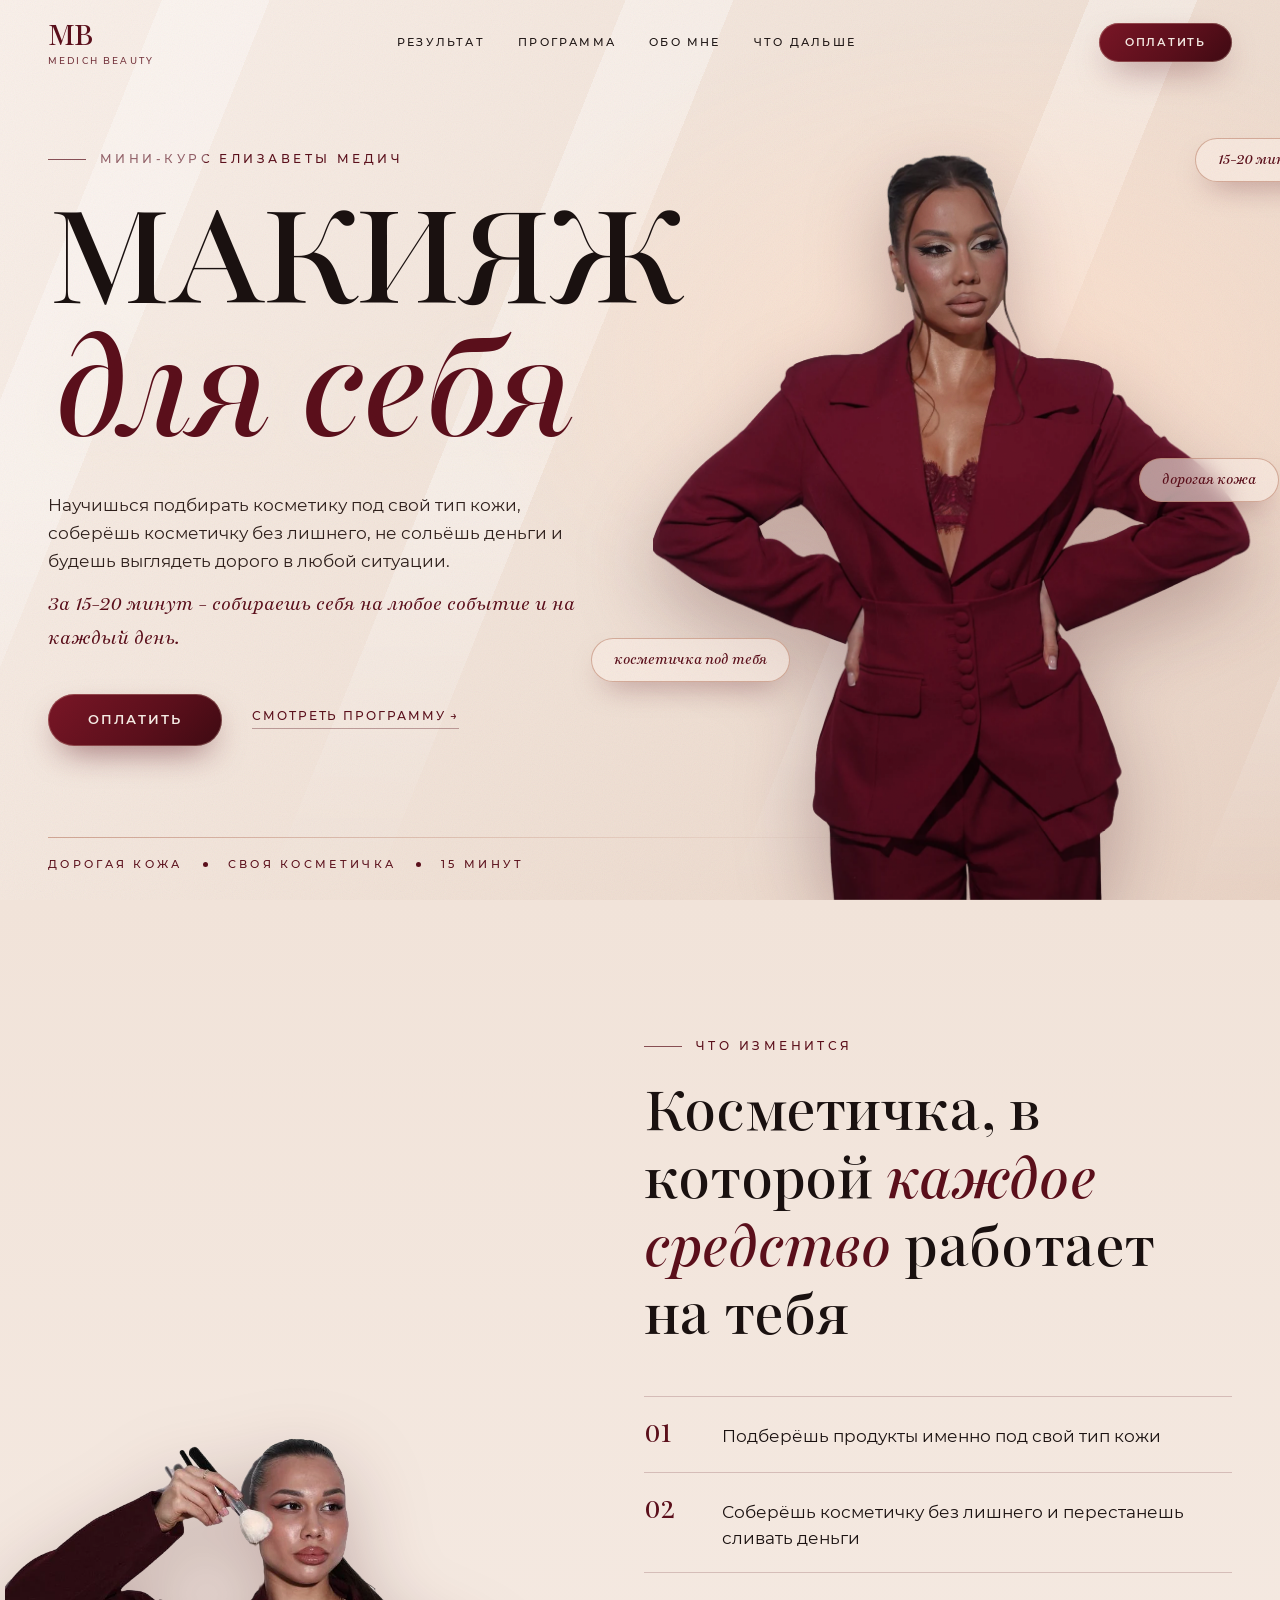
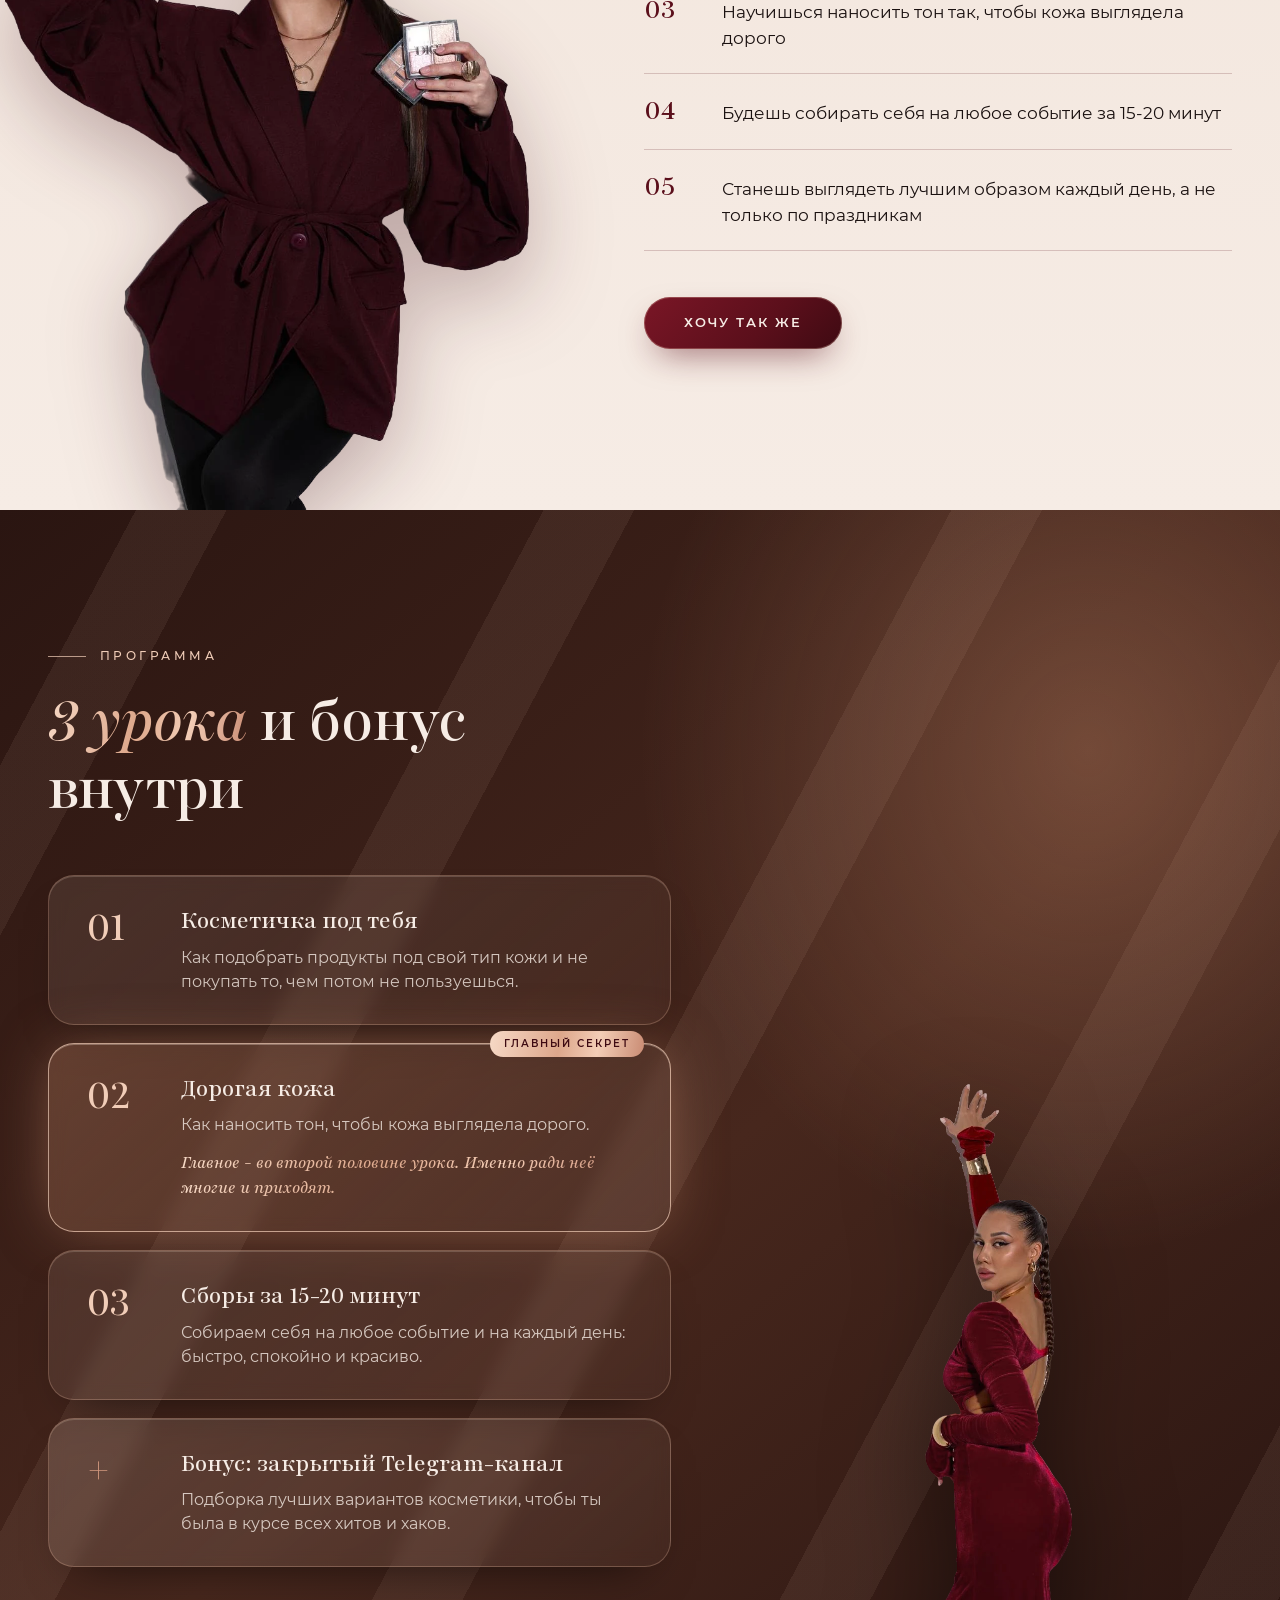
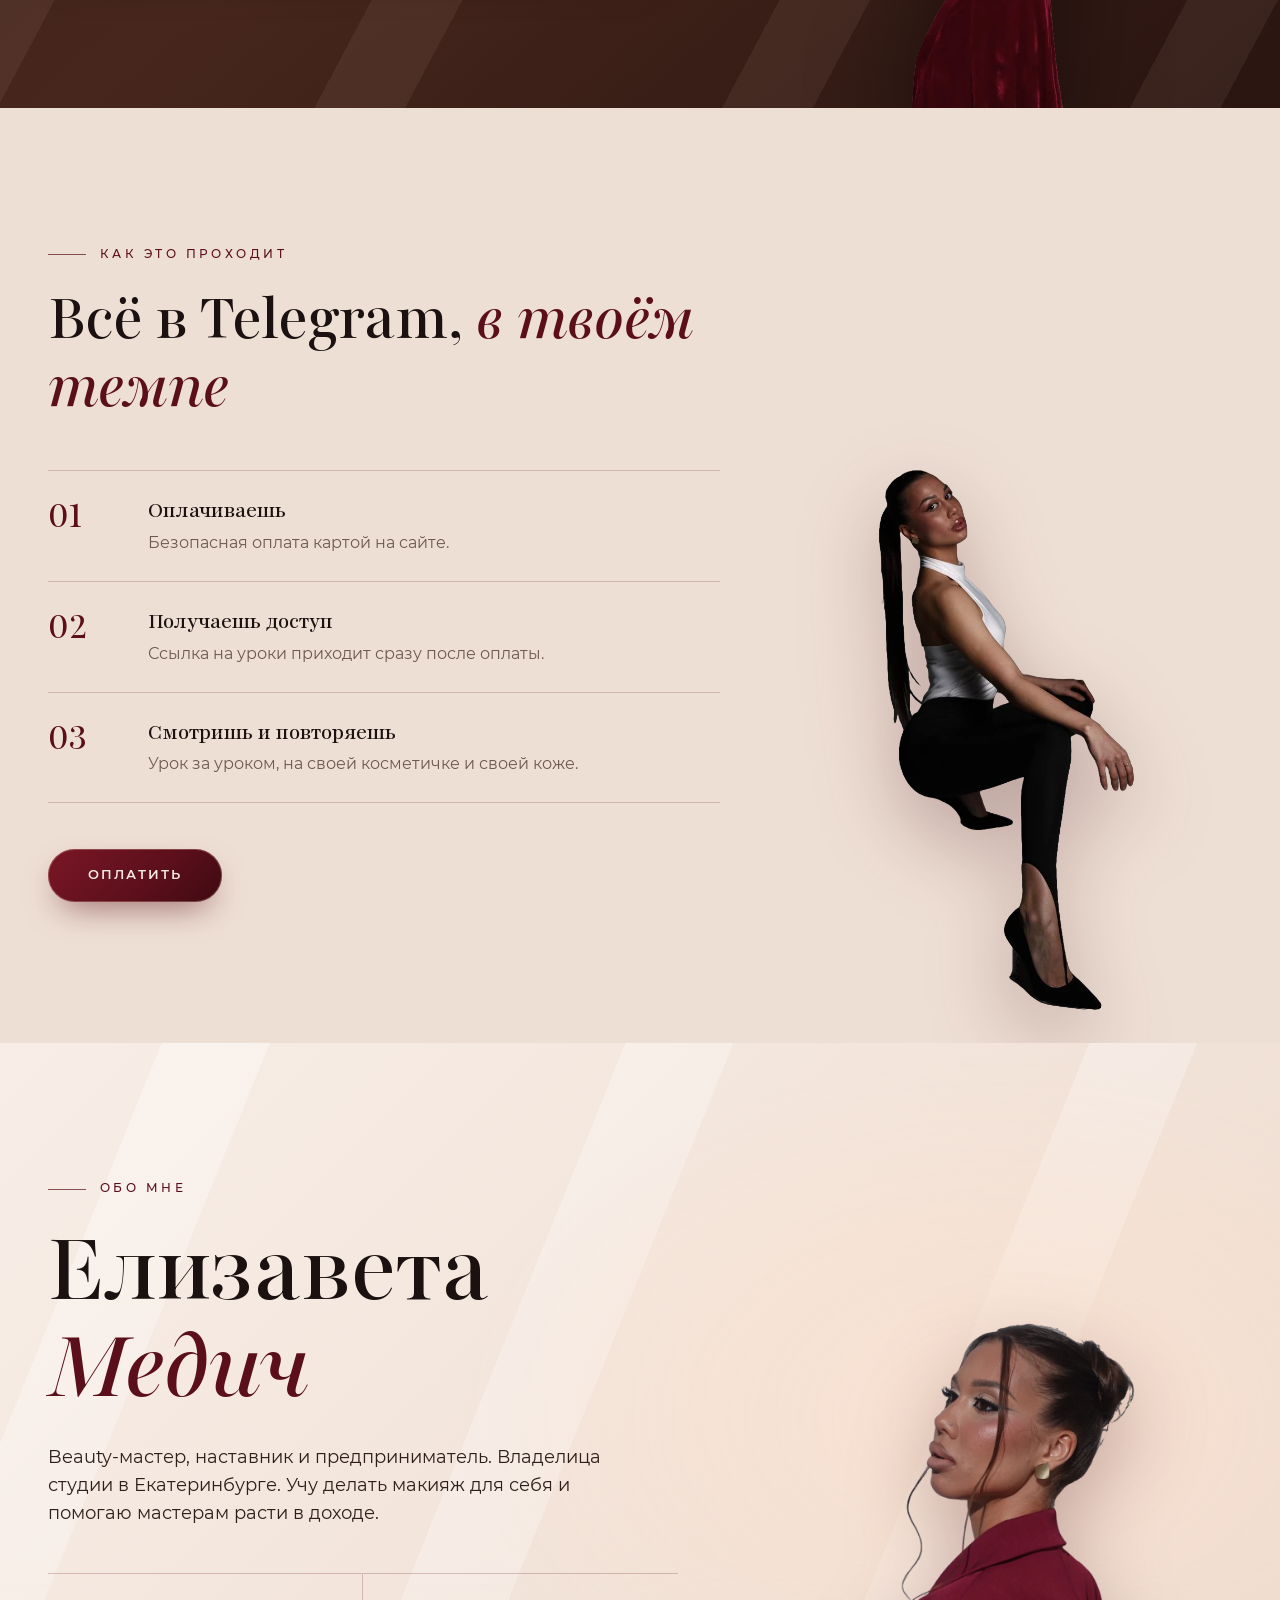
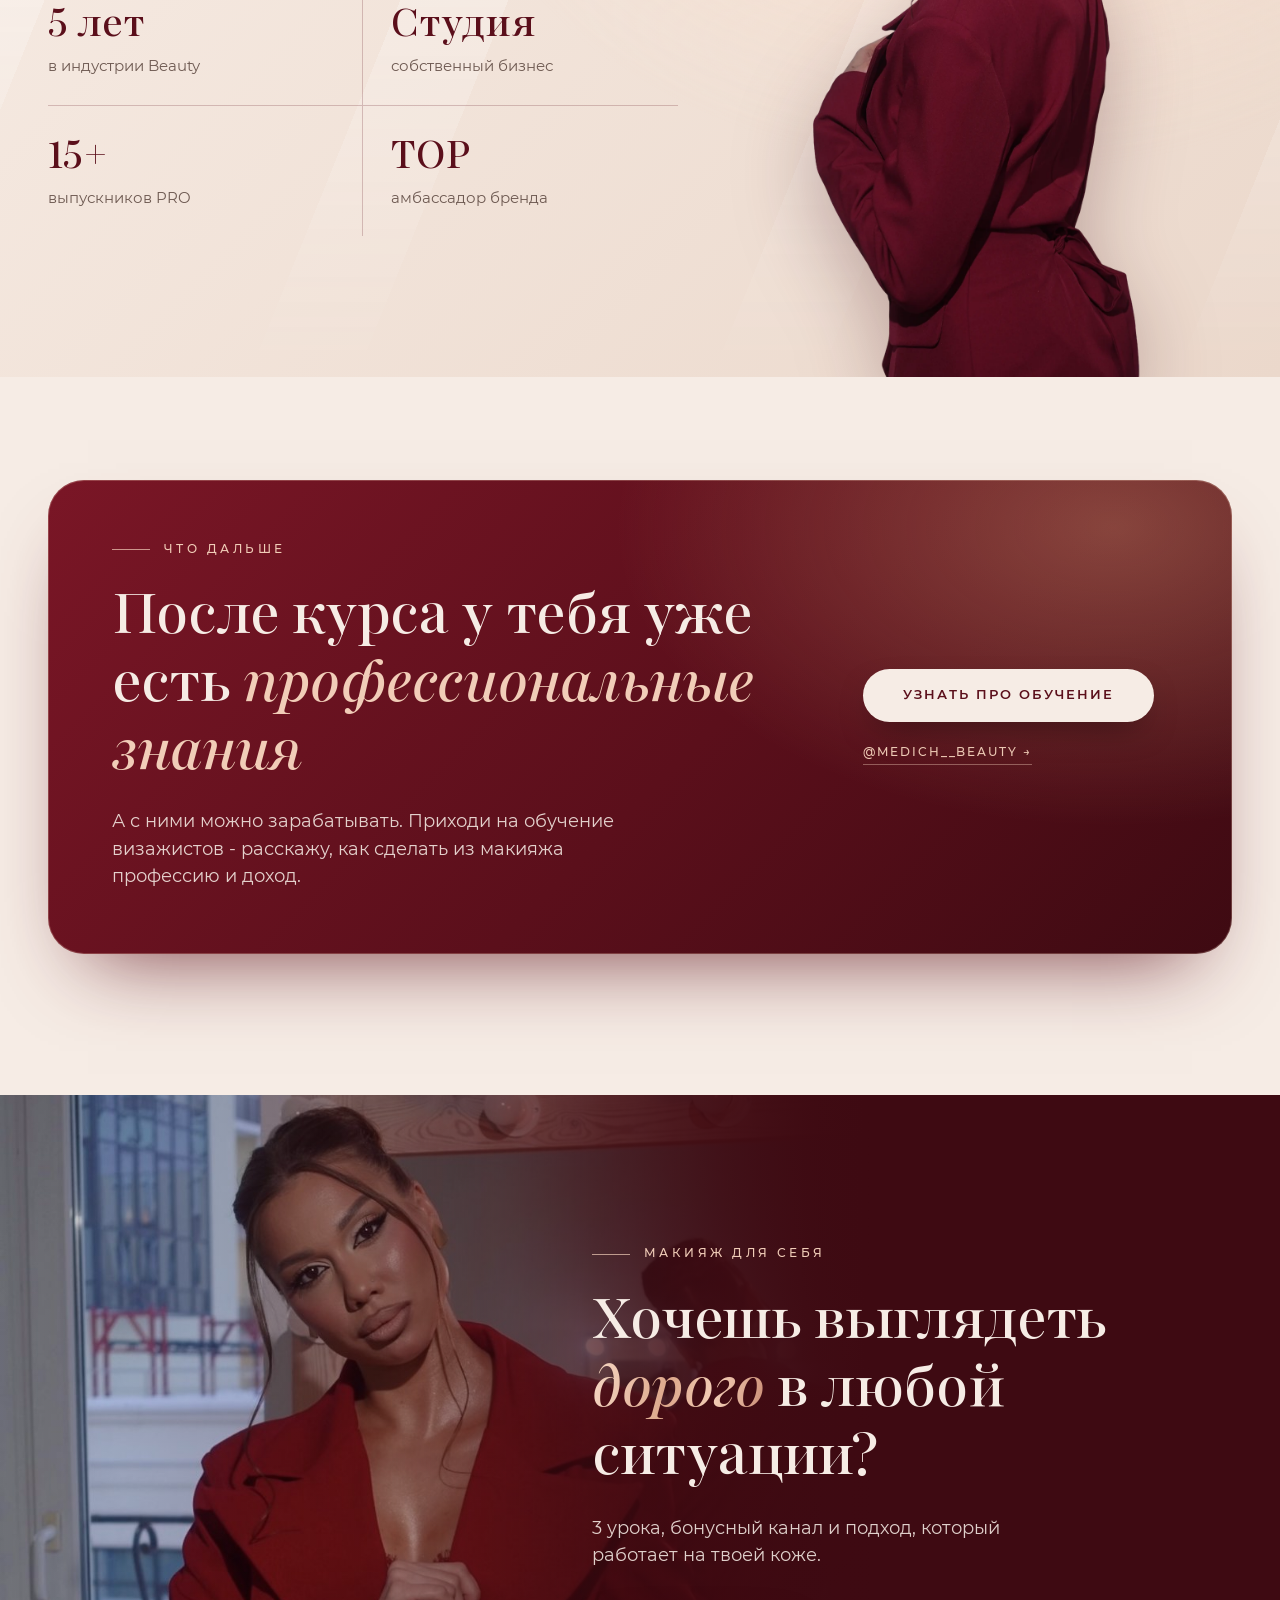
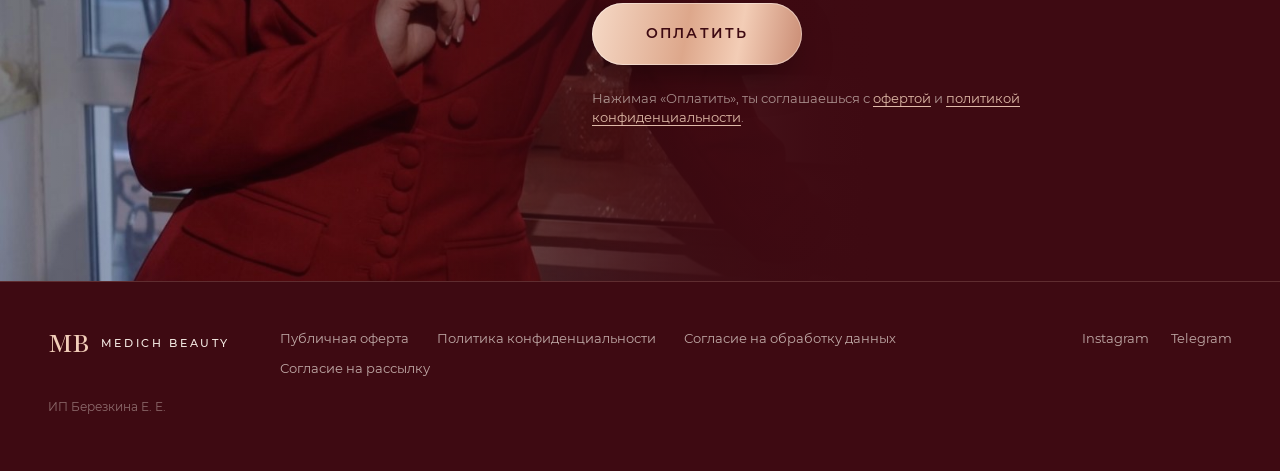
==== index.html @ 4caf05b1 "Add files via upload" ====
<!doctype html>
<html lang="ru">
<head>
<meta charset="utf-8">
<meta name="viewport" content="width=device-width, initial-scale=1">
<title>Макияж для себя - Елизавета Медич</title>
<meta name="description" content="Мини-курс Елизаветы Медич: подбери косметику под свой тип кожи, собери косметичку без лишнего и выгляди дорого в любой ситуации. Сборы за 15-20 минут.">
<meta name="theme-color" content="#F4EAE3">
<meta property="og:title" content="Макияж для себя - Елизавета Медич">
<meta property="og:description" content="Научись подбирать косметику под себя и выглядеть дорого в любой ситуации. Сборы за 15-20 минут.">
<meta property="og:type" content="website">
<meta property="og:image" content="img/lisa-suit.webp">
<link rel="icon" href="data:image/svg+xml,%3Csvg xmlns='http://www.w3.org/2000/svg' viewBox='0 0 64 64'%3E%3Crect width='64' height='64' rx='14' fill='%235B0F1B'/%3E%3Ctext x='32' y='43' font-family='Georgia,serif' font-size='30' text-anchor='middle' fill='%23F4EAE3'%3EMB%3C/text%3E%3C/svg%3E">
<link rel="preload" href="fonts/PlayfairRomanVF.woff2" as="font" type="font/woff2" crossorigin>
<link rel="stylesheet" href="style.css">
</head>
<body>

<header class="top" id="top">
  <div class="wrap top__in">
    <a class="logo" href="#hero" aria-label="Medich Beauty">
      <span class="logo__mb">MB</span>
      <span class="logo__t">Medich Beauty</span>
    </a>
    <nav class="menu" id="menu" aria-label="Меню">
      <a href="#result">Результат</a>
      <a href="#program">Программа</a>
      <a href="#about">Обо мне</a>
      <a href="#reviews" data-reviews-link hidden>Отзывы</a>
      <a href="#next">Что дальше</a>
    </nav>
    <a class="btn btn--sm" href="#pay" data-pay>Оплатить</a>
    <button class="burger" id="burger" aria-label="Открыть меню" aria-expanded="false"><span></span><span></span></button>
  </div>
</header>

<main>

<!-- HERO -->
<section class="hero" id="hero">
  <div class="light" aria-hidden="true"></div>
  <div class="wrap hero__grid">
    <div class="hero__text">
      <p class="eyebrow reveal">Мини-курс Елизаветы Медич</p>
      <h1 class="hero__title">
        <span class="hero__l1 reveal">Макияж</span>
        <span class="hero__l2 reveal">для себя</span>
      </h1>
      <p class="hero__lead reveal">Научишься подбирать косметику под свой тип кожи, соберёшь косметичку без лишнего, не сольёшь деньги и будешь выглядеть дорого в любой ситуации.</p>
      <p class="hero__sub reveal">За 15-20 минут - собираешь себя на любое событие и на каждый день.</p>
      <div class="hero__cta reveal">
        <a class="btn" href="#pay" data-pay>Оплатить</a>
        <a class="link" href="#program">Смотреть программу <span aria-hidden="true">→</span></a>
      </div>
    </div>

    <div class="hero__fig" aria-hidden="false">
      <img class="cut cut--hero" src="img/lisa-suit.webp" alt="Елизавета Медич" width="1250" height="1666" fetchpriority="high">
      <span class="tag tag--a">15-20 минут</span>
      <span class="tag tag--b">дорогая кожа</span>
      <span class="tag tag--c">косметичка под тебя</span>
    </div>
  </div>
  <div class="wrap hero__foot">
    <span>Дорогая кожа</span><i></i><span>Своя косметичка</span><i></i><span>15 минут</span>
  </div>
</section>

<!-- RESULT -->
<section class="section result" id="result">
  <div class="wrap result__grid">
    <div class="result__fig">
      <img class="cut cut--blazer" src="img/lisa-blazer.webp" alt="" width="853" height="1280">
    </div>
    <div class="result__body">
      <p class="eyebrow reveal">Что изменится</p>
      <h2 class="h2 reveal">Косметичка, в которой <em>каждое средство</em> работает на тебя</h2>
      <ul class="ticks">
        <li class="reveal"><b>01</b><span>Подберёшь продукты именно под свой тип кожи</span></li>
        <li class="reveal"><b>02</b><span>Соберёшь косметичку без лишнего и перестанешь сливать деньги</span></li>
        <li class="reveal"><b>03</b><span>Научишься наносить тон так, чтобы кожа выглядела дорого</span></li>
        <li class="reveal"><b>04</b><span>Будешь собирать себя на любое событие за 15-20 минут</span></li>
        <li class="reveal"><b>05</b><span>Станешь выглядеть лучшим образом каждый день, а не только по праздникам</span></li>
      </ul>
      <a class="btn reveal" href="#pay" data-pay>Хочу так же</a>
    </div>
  </div>
</section>

<!-- PROGRAM -->
<section class="section dark program" id="program">
  <div class="shade" aria-hidden="true"></div>
  <div class="wrap">
    <div class="program__head">
      <p class="eyebrow eyebrow--light reveal">Программа</p>
      <h2 class="h2 h2--light reveal"><span class="gold">3 урока</span> и бонус внутри</h2>
    </div>

    <div class="lessons">
      <article class="lesson reveal">
        <span class="lesson__n">01</span>
        <h3>Косметичка под тебя</h3>
        <p>Как подобрать продукты под свой тип кожи и не покупать то, чем потом не пользуешься.</p>
      </article>
      <article class="lesson lesson--hot reveal">
        <span class="lesson__n">02</span>
        <h3>Дорогая кожа</h3>
        <p>Как наносить тон, чтобы кожа выглядела дорого.</p>
        <p class="lesson__hint">Главное - во второй половине урока. Именно ради неё многие и приходят.</p>
      </article>
      <article class="lesson reveal">
        <span class="lesson__n">03</span>
        <h3>Сборы за 15-20 минут</h3>
        <p>Собираем себя на любое событие и на каждый день: быстро, спокойно и красиво.</p>
      </article>
      <article class="lesson lesson--bonus reveal">
        <span class="lesson__n">+</span>
        <div>
          <h3>Бонус: закрытый Telegram-канал</h3>
          <p>Подборка лучших вариантов косметики, чтобы ты была в курсе всех хитов и хаков.</p>
        </div>
      </article>
    </div>

    <img class="cut cut--dress" src="img/lisa-dress.webp" alt="" width="1005" height="1280">
  </div>
</section>

<!-- HOW -->
<section class="section how" id="how">
  <div class="wrap how__grid">
    <div class="how__body">
      <p class="eyebrow reveal">Как это проходит</p>
      <h2 class="h2 reveal">Всё в Telegram, <em>в твоём темпе</em></h2>
      <ol class="steps">
        <li class="reveal"><b>01</b><div><h3>Оплачиваешь</h3><p>Безопасная оплата картой на сайте.</p></div></li>
        <li class="reveal"><b>02</b><div><h3>Получаешь доступ</h3><p>Ссылка на уроки приходит сразу после оплаты.</p></div></li>
        <li class="reveal"><b>03</b><div><h3>Смотришь и повторяешь</h3><p>Урок за уроком, на своей косметичке и своей коже.</p></div></li>
      </ol>
      <a class="btn reveal" href="#pay" data-pay>Оплатить</a>
    </div>
    <div class="how__fig">
      <img class="cut cut--pose" src="img/lisa-pose.webp" alt="" width="853" height="1280">
    </div>
  </div>
</section>

<!-- ABOUT -->
<section class="section about" id="about">
  <div class="light light--about" aria-hidden="true"></div>
  <div class="wrap about__grid">
    <div class="about__body">
      <p class="eyebrow reveal">Обо мне</p>
      <h2 class="h2 h2--xl reveal">Елизавета <em>Медич</em></h2>
      <p class="about__lead reveal">Beauty-мастер, наставник и предприниматель. Владелица студии в Екатеринбурге. Учу делать макияж для себя и помогаю мастерам расти в доходе.</p>
      <div class="stats">
        <div class="stat reveal"><b>5 лет</b><span>в индустрии Beauty</span></div>
        <div class="stat reveal"><b>Студия</b><span>собственный бизнес</span></div>
        <div class="stat reveal"><b>15+</b><span>выпускников PRO</span></div>
        <div class="stat reveal"><b>TOP</b><span>амбассадор бренда</span></div>
      </div>
    </div>
    <div class="about__fig">
      <img class="cut cut--profile" src="img/lisa-profile.webp" alt="Елизавета Медич" width="1250" height="1666">
    </div>
  </div>
</section>

<!-- REVIEWS (показывается только если в script.js заполнен список reviews) -->
<section class="section reviews" id="reviews" hidden>
  <div class="wrap">
    <p class="eyebrow reveal">Отзывы</p>
    <h2 class="h2 reveal">Говорят <em>девочки</em></h2>
    <div class="reviews__list" id="reviewsList"></div>
  </div>
</section>

<!-- NEXT -->
<section class="section next" id="next">
  <div class="wrap">
    <div class="next__card reveal">
      <div>
        <p class="eyebrow eyebrow--light">Что дальше</p>
        <h2 class="h2 h2--light">После курса у тебя уже есть <em>профессиональные знания</em></h2>
        <p class="next__text">А с ними можно зарабатывать. Приходи на обучение визажистов - расскажу, как сделать из макияжа профессию и доход.</p>
      </div>
      <div class="next__btns">
        <a class="btn btn--light" href="https://t.me/medich_f" target="_blank" rel="noopener">Узнать про обучение</a>
        <a class="link link--light" href="https://instagram.com/medich__beauty" target="_blank" rel="noopener">@medich__beauty <span aria-hidden="true">→</span></a>
      </div>
    </div>
  </div>
</section>

<!-- FINAL CTA / PAY -->
<section class="final" id="pay">
  <div class="final__bg" aria-hidden="true"></div>
  <div class="wrap final__in">
    <div class="final__box">
      <p class="eyebrow eyebrow--light reveal">Макияж для себя</p>
      <h2 class="h2 h2--light reveal">Хочешь выглядеть <span class="gold">дорого</span> в любой ситуации?</h2>
      <p class="final__text reveal">3 урока, бонусный канал и подход, который работает на твоей коже.</p>
      <div class="price reveal" id="price" hidden>
        <span class="price__old" id="priceOld"></span>
        <span class="price__now" id="priceNow"></span>
      </div>
      <a class="btn btn--gold reveal" href="#pay" data-pay-btn id="payBtn">Оплатить</a>
      <p class="final__note reveal">Нажимая «Оплатить», ты соглашаешься с <a href="oferta.html" target="_blank">офертой</a> и <a data-doc="privacy" href="#" target="_blank" rel="noopener">политикой конфиденциальности</a>.</p>
    </div>
  </div>
</section>

</main>

<footer class="foot">
  <div class="wrap foot__in">
    <div class="foot__brand">
      <span class="logo__mb">MB</span>
      <span>Medich Beauty</span>
    </div>
    <div class="foot__links">
      <a href="oferta.html">Публичная оферта</a>
      <a data-doc="privacy" href="#" target="_blank" rel="noopener">Политика конфиденциальности</a>
      <a data-doc="pd" href="#" target="_blank" rel="noopener">Согласие на обработку данных</a>
      <a data-doc="ads" href="#" target="_blank" rel="noopener">Согласие на рассылку</a>
    </div>
    <div class="foot__soc">
      <a href="https://instagram.com/medich__beauty" target="_blank" rel="noopener">Instagram</a>
      <a href="https://t.me/medich_f" target="_blank" rel="noopener">Telegram</a>
    </div>
    <p class="foot__req" id="req"></p>
  </div>
</footer>

<script src="script.js"></script>
</body>
</html>
---- style.css ----
@font-face{font-family:"Playfair";src:url("fonts/PlayfairRomanVF.woff2") format("woff2");font-weight:400 900;font-style:normal;font-display:swap}
@font-face{font-family:"Playfair";src:url("fonts/PlayfairItalicVF.woff2") format("woff2");font-weight:400 900;font-style:italic;font-display:swap}
@font-face{font-family:"Montserrat";src:url("fonts/Montserrat-Light.woff2") format("woff2");font-weight:300;font-display:swap}
@font-face{font-family:"Montserrat";src:url("fonts/Montserrat-Regular.woff2") format("woff2");font-weight:400;font-display:swap}
@font-face{font-family:"Montserrat";src:url("fonts/Montserrat-Medium.woff2") format("woff2");font-weight:500;font-display:swap}
@font-face{font-family:"Montserrat";src:url("fonts/Montserrat-SemiBold.woff2") format("woff2");font-weight:600;font-display:swap}

:root{
  --cream:#F6ECE5;--cream2:#EEDFD4;--cream3:#E6D2C5;
  --wine:#5B0F1B;--wine2:#7A1626;--wine3:#3E0A12;
  --ink:#1A1110;--muted:#6E5A52;
  --rose1:#F1CDB8;--rose2:#D49A80;--rose3:#B97A62;
  --gold:linear-gradient(100deg,#F6D9C6 0%,#DDA78B 45%,#F3CDB6 70%,#C98B73 100%);
  --serif:"Playfair","Playfair Display","Didot","Bodoni 72",Georgia,serif;
  --sans:"Montserrat","Helvetica Neue",Arial,sans-serif;
  --r:26px;
}
body,h1,h2,h3,b,.tag,.lesson__n,.price{font-feature-settings:"lnum" 1,"kern" 1;font-variant-numeric:lining-nums}
*{box-sizing:border-box;margin:0;padding:0}
html{scroll-behavior:smooth;-webkit-text-size-adjust:100%}
body{font-family:var(--sans);font-weight:400;color:var(--ink);background:var(--cream);line-height:1.55;overflow-x:hidden;-webkit-font-smoothing:antialiased}
body::after{content:"";position:fixed;inset:0;pointer-events:none;z-index:90;opacity:.07;mix-blend-mode:multiply;
  background-image:url("data:image/svg+xml,%3Csvg xmlns='http://www.w3.org/2000/svg' width='180' height='180'%3E%3Cfilter id='n'%3E%3CfeTurbulence type='fractalNoise' baseFrequency='.9' numOctaves='2' stitchTiles='stitch'/%3E%3C/filter%3E%3Crect width='100%25' height='100%25' filter='url(%23n)'/%3E%3C/svg%3E")}
img{max-width:100%;display:block}
a{color:inherit;text-decoration:none}
ul,ol{list-style:none}
[hidden]{display:none!important}
.wrap{width:100%;max-width:1280px;margin:0 auto;padding:0 clamp(20px,4vw,48px)}

/* ---------- type ---------- */
.eyebrow{font:500 11.5px/1 var(--sans);letter-spacing:.3em;text-transform:uppercase;color:var(--wine);display:flex;align-items:center;gap:14px;margin-bottom:26px}
.eyebrow::before{content:"";width:38px;height:1px;background:currentColor;opacity:.7}
.eyebrow--light{color:var(--rose1)}
.h2{font-family:var(--serif);font-weight:500;font-size:clamp(34px,5.2vw,74px);line-height:1.02;letter-spacing:-.012em;color:var(--ink)}
.h2 em{font-style:italic;color:var(--wine);font-weight:500}
.h2--xl{font-size:clamp(46px,8vw,118px);line-height:.95}
.h2--light{color:var(--cream)}
.h2--light em{color:var(--rose1)}
.gold{background:var(--gold);-webkit-background-clip:text;background-clip:text;color:transparent;-webkit-text-fill-color:transparent;font-style:italic}

/* ---------- buttons ---------- */
.btn{display:inline-flex;align-items:center;justify-content:center;gap:12px;font:600 12.5px/1 var(--sans);letter-spacing:.16em;text-transform:uppercase;
  color:var(--cream);background:linear-gradient(135deg,var(--wine2),var(--wine) 60%,var(--wine3));padding:20px 40px;border-radius:999px;
  box-shadow:0 14px 34px -12px rgba(91,15,27,.65),inset 0 0 0 1px rgba(241,205,184,.28);transition:transform .35s,box-shadow .35s,filter .35s;position:relative;overflow:hidden}
.btn::after{content:"";position:absolute;inset:0;background:linear-gradient(110deg,transparent 30%,rgba(255,235,220,.35) 50%,transparent 70%);transform:translateX(-120%);transition:transform .8s}
.btn:hover{transform:translateY(-3px);box-shadow:0 20px 40px -12px rgba(91,15,27,.7),inset 0 0 0 1px rgba(241,205,184,.5)}
.btn:hover::after{transform:translateX(120%)}
.btn--sm{padding:14px 26px;font-size:11px}
.btn--gold{background:var(--gold);color:var(--wine3);box-shadow:0 18px 40px -14px rgba(0,0,0,.55),inset 0 0 0 1px rgba(255,255,255,.4);padding:24px 54px;font-size:13.5px}
.btn--light{background:var(--cream);color:var(--wine);box-shadow:0 14px 34px -14px rgba(0,0,0,.5)}
.link{font:500 12px/1 var(--sans);letter-spacing:.16em;text-transform:uppercase;color:var(--wine);border-bottom:1px solid rgba(91,15,27,.35);padding-bottom:6px;transition:border-color .3s,gap .3s}
.link:hover{border-color:var(--wine)}
.link--light{color:var(--rose1);border-color:rgba(241,205,184,.4)}
.link--light:hover{border-color:var(--rose1)}

/* ---------- header ---------- */
.top{position:fixed;inset:0 0 auto 0;z-index:80;transition:background .4s,box-shadow .4s,backdrop-filter .4s}
.top.is-scrolled{background:rgba(246,236,229,.82);backdrop-filter:blur(16px);-webkit-backdrop-filter:blur(16px);box-shadow:0 1px 0 rgba(91,15,27,.12)}
.top__in{display:flex;align-items:center;justify-content:space-between;gap:24px;height:84px}
.logo{display:flex;flex-direction:column;align-items:flex-start;line-height:1;color:var(--wine)}
.logo__mb{font-family:var(--serif);font-weight:500;font-size:34px;letter-spacing:-.02em}
.logo__t{font:500 9px/1 var(--sans);letter-spacing:.24em;text-transform:uppercase;margin-top:3px;opacity:.85}
.menu{display:flex;gap:clamp(18px,2.6vw,38px)}
.menu a{font:500 11px/1 var(--sans);letter-spacing:.2em;text-transform:uppercase;color:var(--ink);position:relative;padding:8px 0}
.menu a::after{content:"";position:absolute;left:0;bottom:0;width:100%;height:1px;background:var(--wine);transform:scaleX(0);transform-origin:left;transition:transform .35s}
.menu a:hover::after{transform:scaleX(1)}
.burger{display:none;width:44px;height:44px;border:1px solid rgba(91,15,27,.3);border-radius:50%;background:transparent;position:relative;cursor:pointer}
.burger span{position:absolute;left:13px;right:13px;height:1.5px;background:var(--wine);transition:transform .3s,top .3s}
.burger span:first-child{top:18px}.burger span:last-child{top:25px}
.burger[aria-expanded="true"] span:first-child{top:21px;transform:rotate(45deg)}
.burger[aria-expanded="true"] span:last-child{top:21px;transform:rotate(-45deg)}

/* ---------- light shafts ---------- */
.light{position:absolute;inset:0;pointer-events:none;z-index:0;
  background:
   radial-gradient(60% 55% at 78% 40%,rgba(255,225,205,.75),transparent 70%),
   repeating-linear-gradient(112deg,transparent 0 150px,rgba(255,255,255,.34) 150px 250px,transparent 250px 430px);
  -webkit-mask-image:linear-gradient(to bottom,#000 55%,transparent);mask-image:linear-gradient(to bottom,#000 55%,transparent)}
.light--about{opacity:.8}

/* ---------- hero ---------- */
.hero{position:relative;min-height:100svh;padding-top:110px;background:linear-gradient(125deg,#F9F0EA 0%,#F0E1D6 55%,#E9D3C5 100%);overflow:hidden;display:flex;flex-direction:column}
.hero__grid{position:static;flex:1;display:flex;align-items:center;padding-bottom:110px}
.hero__text{max-width:760px;position:static}
.hero__title{font-family:var(--serif);font-weight:500;line-height:.84;margin:6px 0 34px}
.hero__l1,.hero__l2{display:block;position:relative;white-space:nowrap}
.hero__l1{font-size:clamp(70px,12.4vw,196px);text-transform:uppercase;letter-spacing:-.02em;color:var(--ink);z-index:1}
.hero__l2{font-size:clamp(72px,12.8vw,204px);font-style:italic;color:var(--wine);margin-top:-.03em;margin-left:.04em;z-index:4;letter-spacing:-.02em;text-shadow:0 2px 30px rgba(246,236,229,.55)}
.hero__lead{font-size:clamp(16px,1.35vw,19px);line-height:1.6;max-width:520px;color:#2E1F1B;position:relative;z-index:4}
.hero__sub{margin-top:14px;max-width:560px;font-family:var(--serif);font-style:italic;font-size:clamp(18px,1.7vw,24px);color:var(--wine);position:relative;z-index:4}
.hero__cta{display:flex;align-items:center;gap:30px;flex-wrap:wrap;margin-top:38px;position:relative;z-index:4}
.hero__fig{position:absolute;right:max(1vw,calc((100vw - 1280px)/2 - 30px));bottom:0;width:min(48vw,740px);z-index:2;pointer-events:none}
.cut{width:100%;height:auto;filter:drop-shadow(0 30px 40px rgba(60,12,20,.28))}
.cut--hero{will-change:transform}
.tag{position:absolute;z-index:5;font:italic 500 clamp(14px,1.25vw,18px)/1 var(--serif);color:var(--wine);padding:13px 22px;border-radius:999px;
  background:rgba(250,238,230,.62);backdrop-filter:blur(10px);-webkit-backdrop-filter:blur(10px);border:1px solid rgba(185,122,98,.55);
  box-shadow:0 14px 30px -14px rgba(91,15,27,.5);animation:float 7s ease-in-out infinite;white-space:nowrap}
.tag--a{top:7%;right:-10%}
.tag--b{top:46%;right:-2%;animation-delay:-2.3s}
.tag--c{top:68%;left:-10%;animation-delay:-4.6s}
@keyframes float{0%,100%{transform:translateY(0)}50%{transform:translateY(-12px)}}
.hero__foot{position:absolute;left:0;right:0;bottom:30px;z-index:3;display:flex;align-items:center;gap:20px;font:500 11px/1 var(--sans);letter-spacing:.3em;text-transform:uppercase;color:var(--wine);max-width:1280px;margin:0 auto;padding:0 clamp(20px,4vw,48px)}
.hero__foot i{width:5px;height:5px;border-radius:50%;background:var(--wine)}
.hero__foot::before{content:"";position:absolute;left:clamp(20px,4vw,48px);right:clamp(20px,4vw,48px);top:-22px;height:1px;background:linear-gradient(90deg,var(--rose3),transparent 70%);opacity:.6}

/* ---------- sections ---------- */
.section{position:relative;padding:clamp(84px,11vw,168px) 0}

/* result */
.result{background:linear-gradient(180deg,#F1E3D9,var(--cream));overflow:hidden}
.result__grid{display:grid;grid-template-columns:.95fr 1.05fr;gap:clamp(20px,5vw,80px);align-items:end}
.result__fig{align-self:end;margin-bottom:calc(-1 * clamp(84px,11vw,168px));position:relative}
.cut--blazer{width:min(112%,700px);margin:0 0 0 -8%}
.result__body{padding-bottom:20px}
.result__body .h2{margin-bottom:46px;max-width:760px}
.ticks{margin-bottom:46px}
.ticks li{display:flex;gap:26px;align-items:baseline;padding:22px 0;border-top:1px solid rgba(91,15,27,.2)}
.ticks li:last-child{border-bottom:1px solid rgba(91,15,27,.2)}
.ticks b{font:500 clamp(26px,2.4vw,36px)/1 var(--serif);color:var(--wine);min-width:52px}
.ticks span{font-size:clamp(16px,1.35vw,19.5px);line-height:1.5}

/* program */
.dark{background:linear-gradient(140deg,#2A1511 0%,#47271D 55%,#2A1511 100%);color:var(--cream);overflow:hidden}
.shade{position:absolute;inset:0;pointer-events:none;
  background:
   radial-gradient(50% 60% at 85% 20%,rgba(214,150,115,.32),transparent 70%),
   repeating-linear-gradient(118deg,transparent 0 120px,rgba(241,205,184,.07) 120px 200px,transparent 200px 360px)}
.program{padding-bottom:0}
.program .wrap{display:grid;grid-template-columns:1.1fr .9fr;grid-template-areas:"head fig" "lessons fig";column-gap:clamp(20px,4vw,60px);position:relative}
.program__head{grid-area:head;margin-bottom:clamp(30px,4vw,56px)}
.lessons{grid-area:lessons;display:grid;gap:18px;margin-bottom:clamp(84px,11vw,168px)}
.lesson{position:relative;display:grid;grid-template-columns:auto 1fr;column-gap:30px;align-items:start;padding:30px clamp(24px,3vw,40px);border-radius:var(--r);
  background:linear-gradient(135deg,rgba(255,232,215,.10),rgba(255,232,215,.03));border:1px solid rgba(232,185,160,.28);
  backdrop-filter:blur(8px);-webkit-backdrop-filter:blur(8px);box-shadow:inset 0 1px 0 rgba(255,235,220,.18),0 24px 50px -30px rgba(0,0,0,.7);transition:transform .4s,border-color .4s}
.lesson:hover{transform:translateY(-4px);border-color:rgba(241,205,184,.6)}
.lesson__n{grid-row:1 / span 3;font:500 clamp(34px,3.4vw,52px)/1 var(--serif);color:var(--rose1);min-width:64px}
.lesson h3{font:500 clamp(21px,2vw,28px)/1.15 var(--serif);color:var(--cream);margin-bottom:10px}
.lesson p{font-size:15.5px;color:rgba(246,236,229,.8)}
.lesson__hint{margin-top:14px;font:italic 500 clamp(16px,1.4vw,19px)/1.4 var(--serif)!important;background:var(--gold);-webkit-background-clip:text;background-clip:text;color:transparent!important;-webkit-text-fill-color:transparent}
.lesson--hot{border-color:rgba(241,205,184,.7);background:linear-gradient(135deg,rgba(214,150,115,.28),rgba(255,232,215,.05));box-shadow:inset 0 1px 0 rgba(255,235,220,.3),0 0 60px -12px rgba(214,150,115,.55)}
.lesson--hot::after{content:"главный секрет";position:absolute;top:-13px;right:26px;font:600 10px/1 var(--sans);letter-spacing:.2em;text-transform:uppercase;color:var(--wine3);background:var(--gold);padding:8px 14px;border-radius:999px}
.lesson--bonus{grid-template-columns:auto 1fr;background:linear-gradient(135deg,rgba(255,232,215,.14),rgba(255,232,215,.04))}
.lesson--bonus .lesson__n{color:var(--rose2);grid-row:auto}
.cut--dress{grid-area:fig;align-self:end;justify-self:center;width:min(140%,780px);margin:0 -8% -2px 0;filter:drop-shadow(0 30px 50px rgba(0,0,0,.5))}

/* how */
.how{background:var(--cream2);overflow:hidden}
.how__grid{display:grid;grid-template-columns:1.2fr .8fr;gap:clamp(20px,5vw,80px);align-items:end}
.how__body .h2{margin-bottom:48px}
.steps{margin-bottom:46px;display:grid;gap:0}
.steps li{display:flex;gap:30px;padding:26px 0;border-top:1px solid rgba(91,15,27,.2)}
.steps li:last-child{border-bottom:1px solid rgba(91,15,27,.2)}
.steps b{font:500 clamp(30px,3vw,46px)/1 var(--serif);color:var(--wine);min-width:70px}
.steps h3{font:500 clamp(20px,1.8vw,26px)/1.2 var(--serif);margin-bottom:6px}
.steps p{color:var(--muted);font-size:15.5px}
.how__fig{align-self:end;margin-bottom:calc(-1 * clamp(84px,11vw,168px))}
.cut--pose{width:min(115%,560px);margin:0 auto}

/* about */
.about{background:linear-gradient(135deg,#F8EEE7,#EBD8CB);overflow:hidden;padding-bottom:0}
.about__grid{display:grid;grid-template-columns:1.1fr .9fr;gap:clamp(10px,3vw,50px);align-items:end;position:relative;z-index:1}
.about__body{padding-bottom:clamp(84px,11vw,168px);align-self:center}
.about__lead{font-size:clamp(16px,1.4vw,20px);max-width:560px;margin:28px 0 46px;color:#2E1F1B}
.stats{display:grid;grid-template-columns:1fr 1fr;max-width:640px}
.stat{padding:26px 24px 26px 0;border-top:1px solid rgba(91,15,27,.22)}
.stat:nth-child(odd){border-right:1px solid rgba(91,15,27,.22);padding-right:24px}
.stat:nth-child(even){padding-left:28px}
.stat b{display:block;font:500 clamp(34px,3.6vw,56px)/1 var(--serif);color:var(--wine);margin-bottom:8px}
.stat span{font-size:15px;color:var(--muted)}
.about__fig{align-self:end}
.cut--profile{width:min(100%,640px);margin:0 auto;transform:translateX(3%)}

/* reviews */
.reviews{background:var(--cream)}
.reviews .h2{margin-bottom:50px}
.reviews__list{display:grid;grid-template-columns:repeat(auto-fit,minmax(280px,1fr));gap:22px}
.rev{padding:30px;border-radius:var(--r);background:rgba(255,255,255,.55);border:1px solid rgba(185,122,98,.35);box-shadow:0 24px 50px -34px rgba(91,15,27,.5)}
.rev p{font:italic 500 19px/1.5 var(--serif);margin-bottom:18px}
.rev b{font:600 11px/1 var(--sans);letter-spacing:.22em;text-transform:uppercase;color:var(--wine)}
.rev img{border-radius:18px;margin-bottom:18px}

/* next */
.next{background:var(--cream);padding-top:clamp(60px,8vw,110px)}
.next__card{display:grid;grid-template-columns:1.4fr .6fr;gap:40px;align-items:center;padding:clamp(34px,5vw,76px);border-radius:36px;color:var(--cream);
  background:radial-gradient(60% 90% at 90% 10%,rgba(214,150,115,.4),transparent 70%),linear-gradient(135deg,var(--wine2),var(--wine) 55%,var(--wine3));
  box-shadow:0 40px 80px -40px rgba(91,15,27,.8),inset 0 0 0 1px rgba(241,205,184,.25)}
.next__text{margin-top:22px;font-size:clamp(16px,1.4vw,19px);color:rgba(246,236,229,.88);max-width:560px}
.next__btns{display:flex;flex-direction:column;align-items:flex-start;gap:24px}

/* final */
.final{position:relative;overflow:hidden;background:var(--wine3);color:var(--cream);padding:clamp(90px,12vw,180px) 0}
.final__bg{position:absolute;inset:0;background:#3E0A12}
.final__bg::before{content:"";position:absolute;inset:0 auto 0 0;width:68%;background:url("img/lisa-mirror.jpg") center 18%/cover no-repeat;
  -webkit-mask-image:linear-gradient(90deg,#000 45%,transparent 100%);mask-image:linear-gradient(90deg,#000 45%,transparent 100%)}
.final__bg::after{content:"";position:absolute;inset:0;background:linear-gradient(90deg,rgba(62,10,18,.05) 0%,rgba(62,10,18,.35) 40%,rgba(62,10,18,.92) 64%)}
.final__in{position:relative;display:flex;justify-content:flex-end}
.final__box{width:min(100%,640px)}
.final .h2{margin-bottom:24px}
.final__text{font-size:clamp(16px,1.4vw,19px);color:rgba(246,236,229,.88);margin-bottom:34px;max-width:480px}
.price{display:flex;align-items:baseline;gap:18px;margin-bottom:34px}
.price__old{font:500 clamp(20px,2vw,28px)/1 var(--serif);color:rgba(246,236,229,.5);text-decoration:line-through}
.price__now{font:500 clamp(46px,5.6vw,84px)/1 var(--serif);background:var(--gold);-webkit-background-clip:text;background-clip:text;color:transparent;-webkit-text-fill-color:transparent}
.final__note{margin-top:24px;font-size:12.5px;color:rgba(246,236,229,.6);max-width:460px}
.final__note a{text-decoration:underline;text-underline-offset:3px;color:rgba(241,205,184,.9)}

/* footer */
.foot{background:var(--wine3);color:rgba(246,236,229,.7);padding:46px 0 54px;border-top:1px solid rgba(241,205,184,.18);font-size:13px}
.foot__in{display:grid;grid-template-columns:auto 1fr auto;gap:20px 50px;align-items:start}
.foot__brand{display:flex;align-items:center;gap:12px;color:var(--cream);font:500 11px/1 var(--sans);letter-spacing:.24em;text-transform:uppercase}
.foot__brand .logo__mb{font-size:30px;color:var(--rose1)}
.foot__links{display:flex;flex-wrap:wrap;gap:10px 28px}
.foot__soc{display:flex;gap:22px}
.foot a{transition:color .3s}.foot a:hover{color:var(--rose1)}
.foot__req{grid-column:1 / -1;font-size:12px;opacity:.6}

/* ---------- reveal ---------- */
.reveal{opacity:0;transform:translateY(26px);transition:opacity .9s cubic-bezier(.2,.7,.2,1),transform .9s cubic-bezier(.2,.7,.2,1)}
.reveal.is-in{opacity:1;transform:none}
@media (prefers-reduced-motion:reduce){
  html{scroll-behavior:auto}.reveal{opacity:1;transform:none;transition:none}.tag{animation:none}
}

/* ---------- tablet / mobile ---------- */
@media (max-width:980px){
  .menu{position:fixed;inset:84px 0 auto 0;flex-direction:column;gap:0;background:rgba(246,236,229,.97);backdrop-filter:blur(16px);padding:10px 24px 26px;
    transform:translateY(-12px);opacity:0;pointer-events:none;transition:.3s;box-shadow:0 30px 40px -30px rgba(91,15,27,.4)}
  .menu.is-open{transform:none;opacity:1;pointer-events:auto}
  .menu a{padding:18px 0;border-bottom:1px solid rgba(91,15,27,.12);font-size:12px}
  .burger{display:block}
  .top__in .btn--sm{margin-left:auto}
  .hero{padding-top:96px}
  .hero__grid{display:block;padding-bottom:0}
  .hero__text{max-width:none;padding-top:18px}
  .hero__l1{font-size:clamp(60px,20vw,128px)}
  .hero__l2{font-size:clamp(64px,21vw,136px)}
  .hero__fig{position:relative;right:auto;width:min(92%,520px);margin:-6vw auto 0;display:block}
  .hero__foot{display:none}
  .tag--a{top:5%;left:auto;right:2%}.tag--b{top:42%;right:0}.tag--c{top:66%;left:-2%}
  .result__grid,.how__grid,.about__grid,.next__card{grid-template-columns:1fr}
  .result__fig{order:2;margin-bottom:calc(-1 * clamp(84px,11vw,168px))}
  .cut--blazer{transform:none;width:min(80%,420px)}
  .program .wrap{grid-template-columns:1fr;grid-template-areas:"head" "lessons" "fig"}
  .lessons{margin-bottom:40px}
  .cut--dress{width:min(80%,380px)}
  .how__fig{order:2}.cut--pose{width:min(70%,340px)}
  .about__body{padding-bottom:30px;order:1}.about__fig{order:2}.cut--profile{transform:none;width:min(92%,520px)}
  .stats{max-width:none}
  .final__bg::before{inset:0 0 auto 0;width:100%;height:min(112vw,640px);-webkit-mask-image:linear-gradient(180deg,#000 50%,transparent 100%);mask-image:linear-gradient(180deg,#000 50%,transparent 100%)}
  .final__bg::after{background:linear-gradient(180deg,rgba(62,10,18,0) 0%,rgba(62,10,18,.55) 38%,rgba(62,10,18,.97) 58%)}
  .final{padding-top:min(88vw,520px)}
  .final__in{justify-content:flex-start}
  .foot__in{grid-template-columns:1fr}
}
@media (max-width:560px){
  .btn{padding:19px 32px}.btn--gold{padding:22px 40px;width:100%}
  .hero__cta{gap:22px}
  .lesson{grid-template-columns:1fr;row-gap:6px}.lesson__n{grid-row:auto}
  .stats{grid-template-columns:1fr}
  .stat:nth-child(odd){border-right:0}.stat:nth-child(even){padding-left:0}
  .tag{padding:10px 16px}
  .top__in .btn--sm{padding:12px 20px}
}

/* lining numerals everywhere (Playfair defaults to old-style) */
html *{font-variant-numeric:lining-nums!important;font-feature-settings:"lnum" 1,"kern" 1!important}
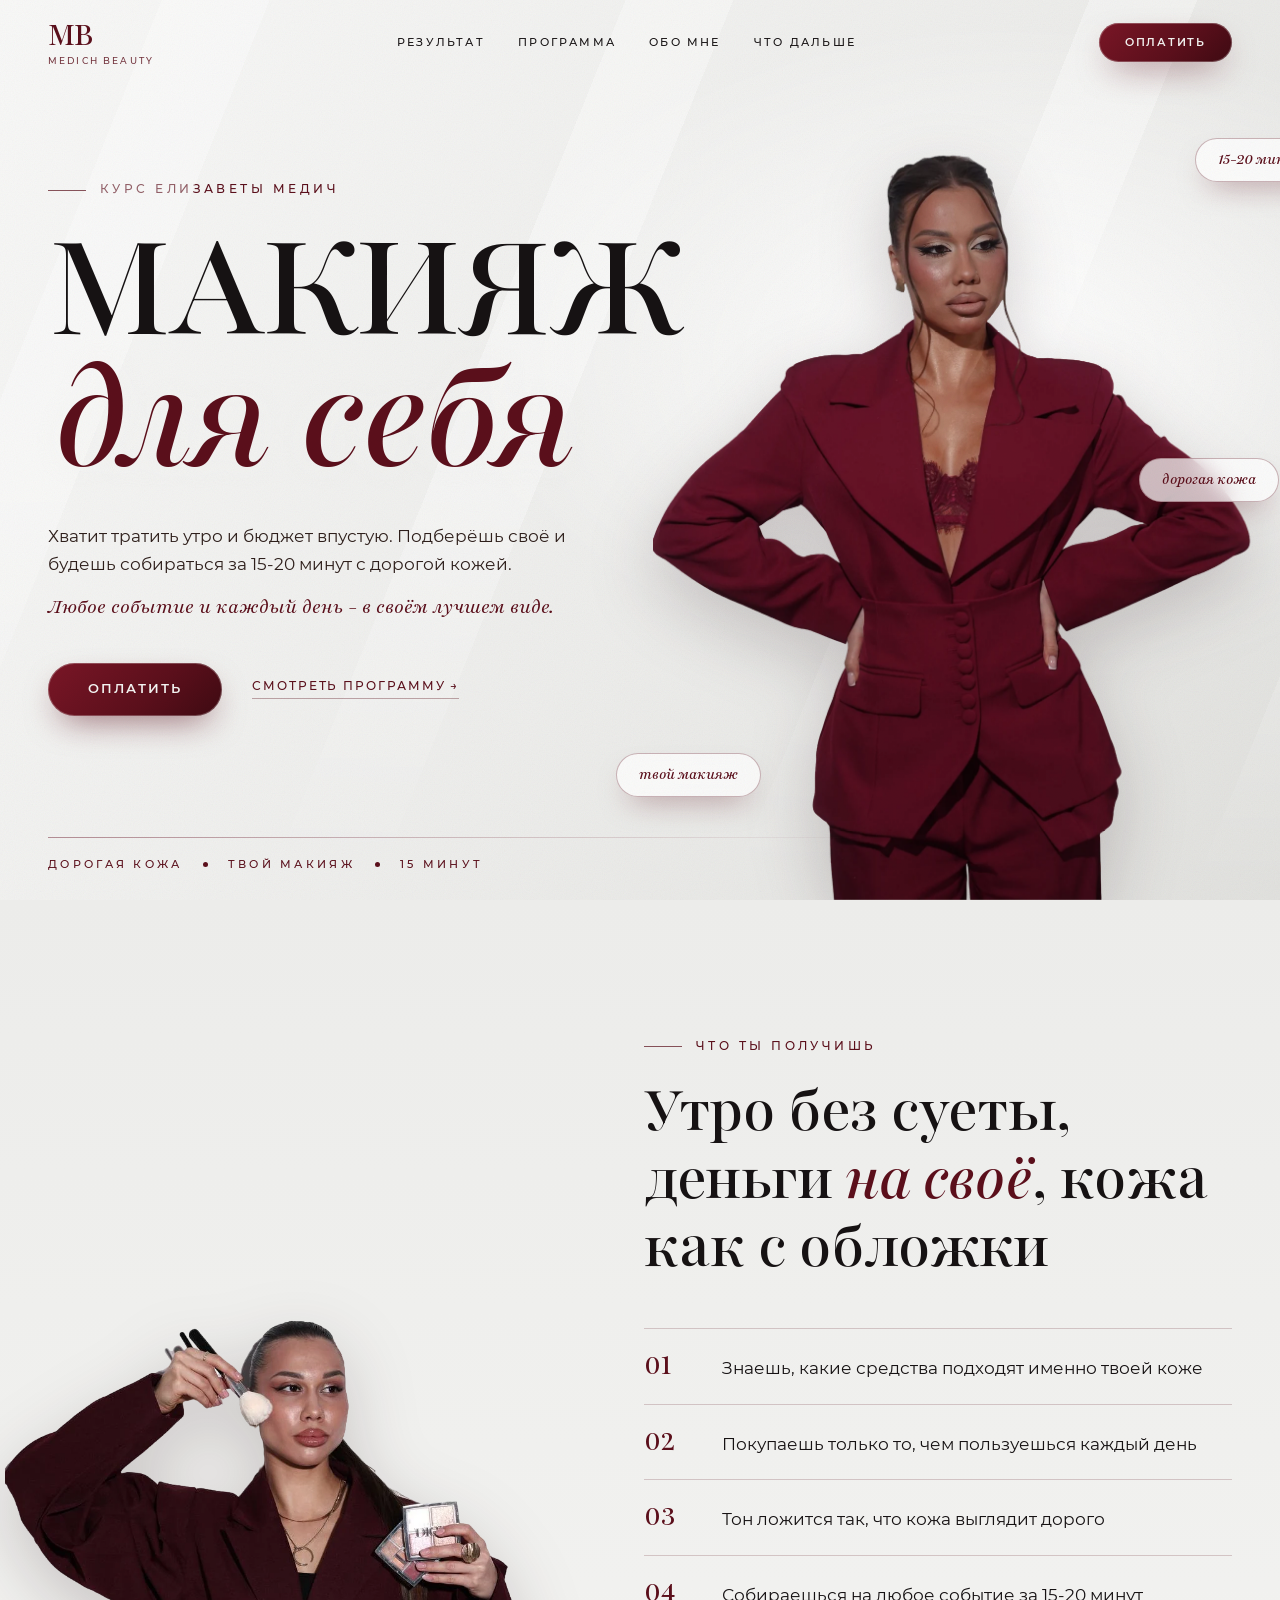
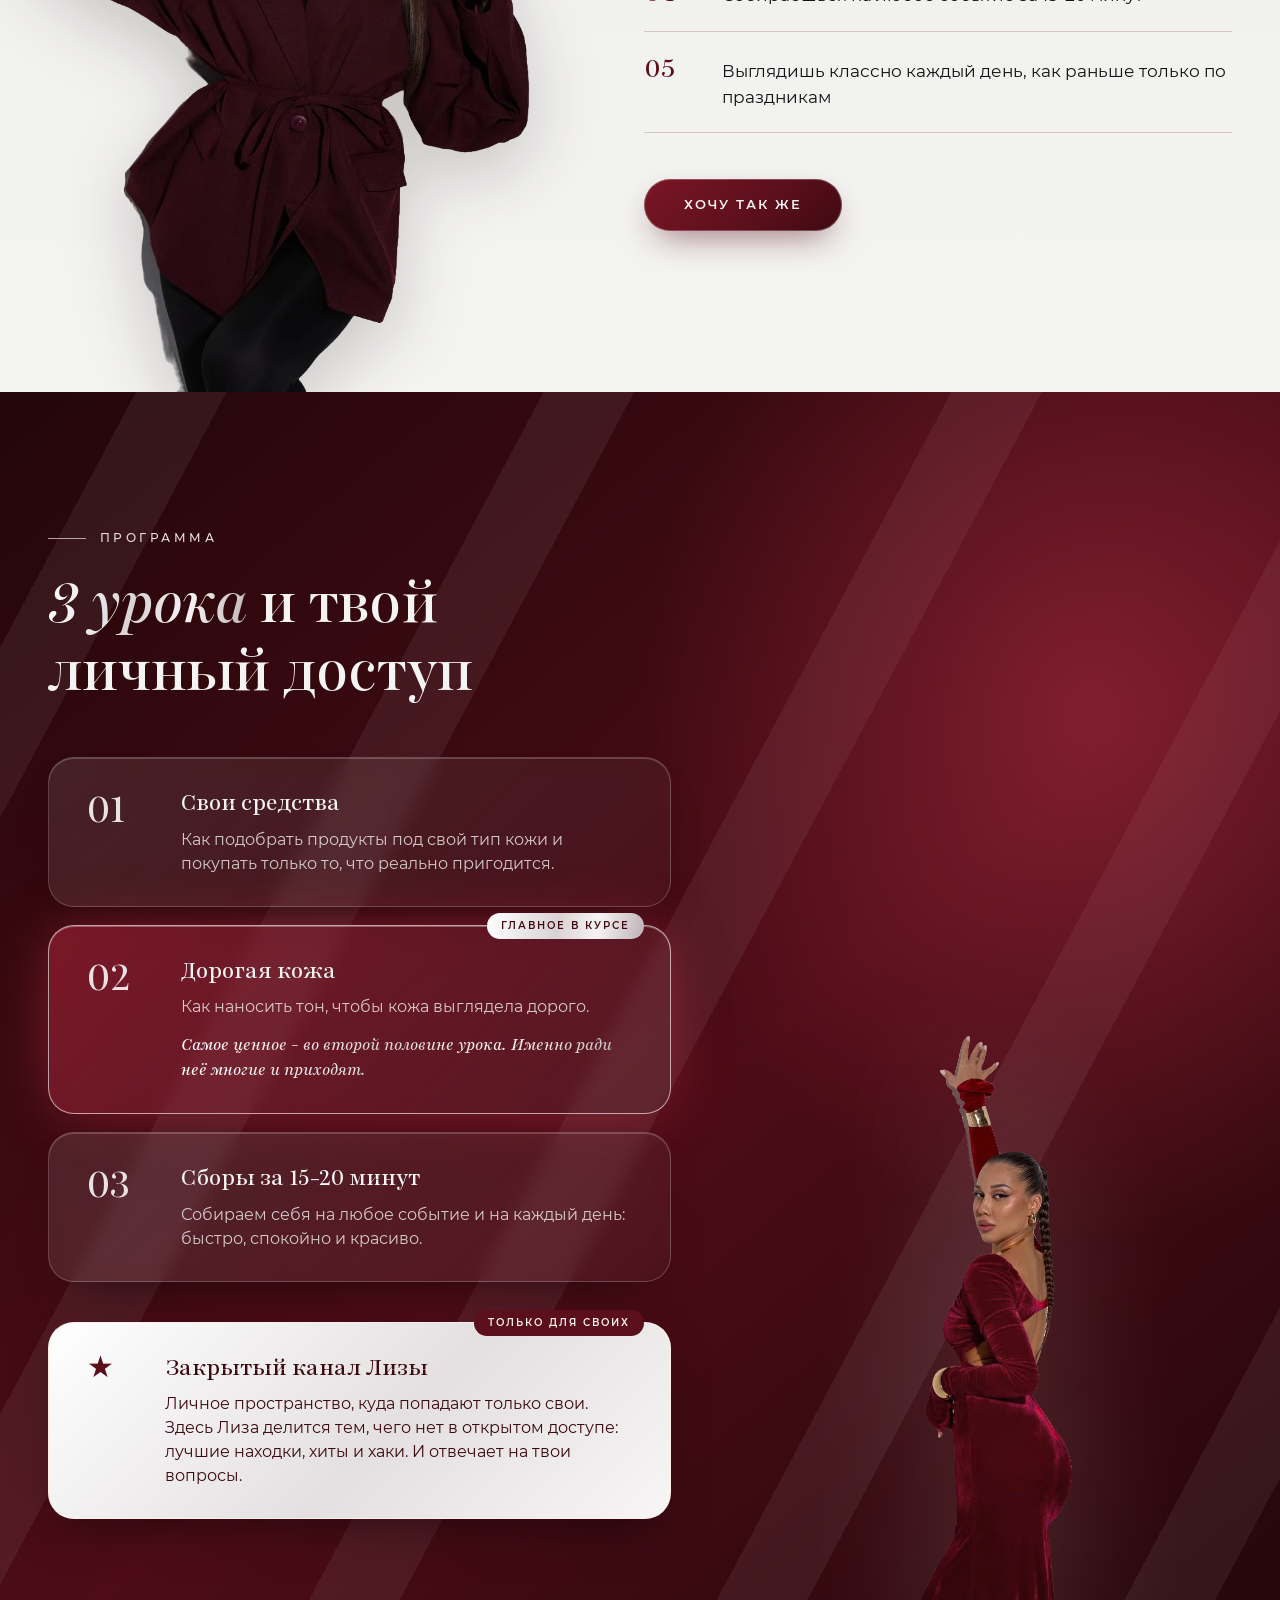
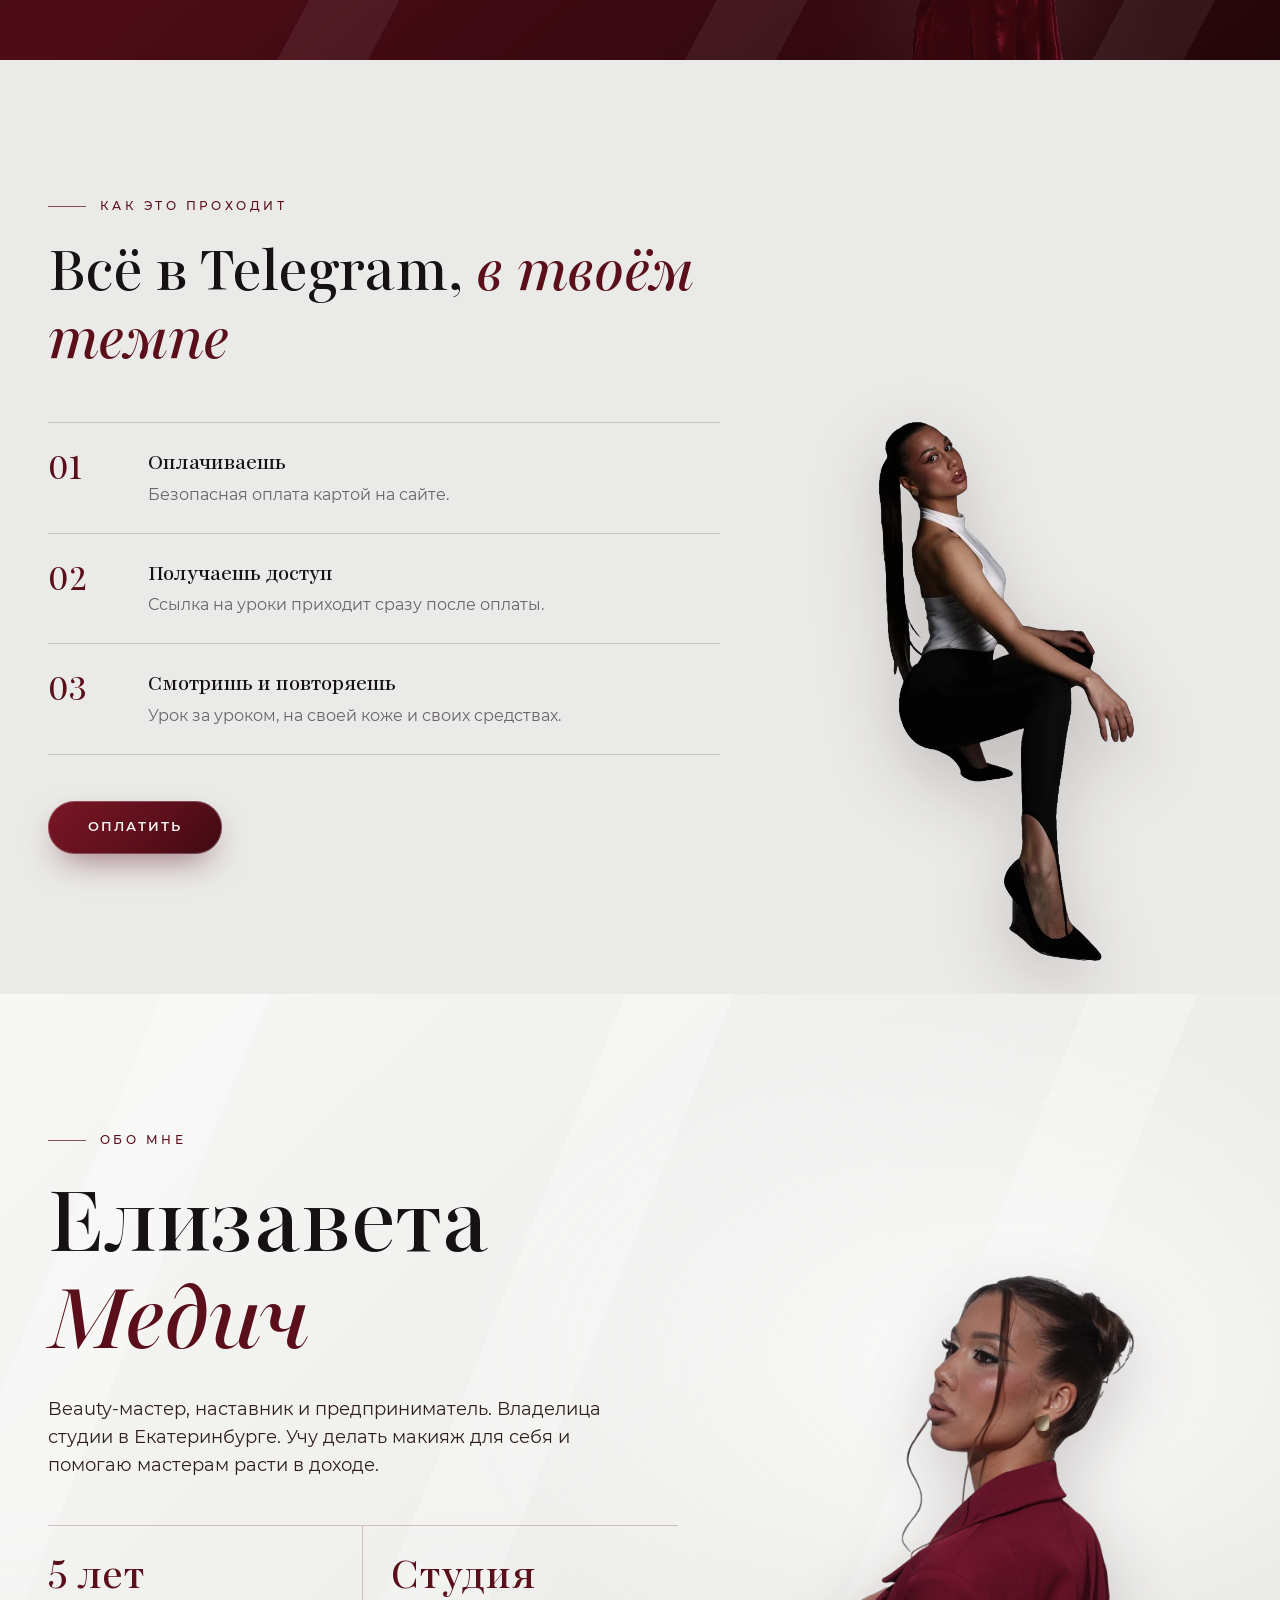
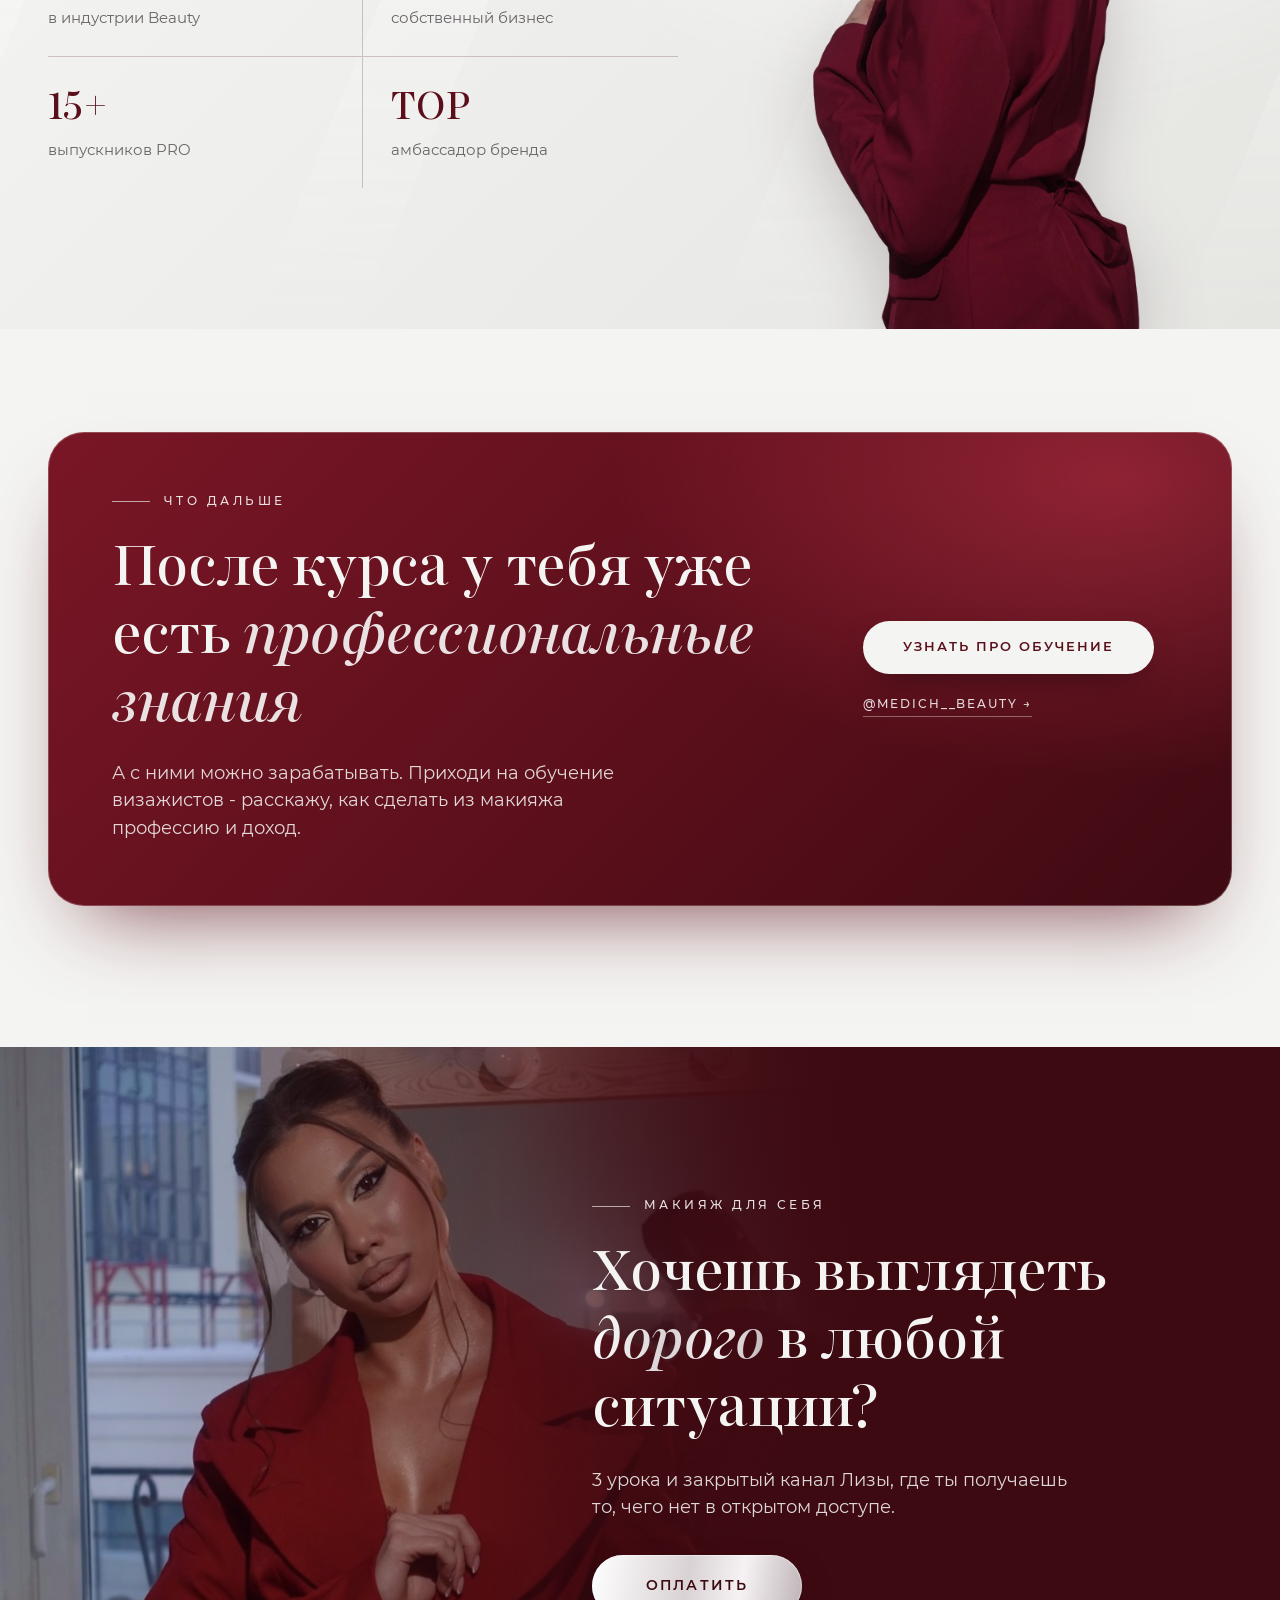
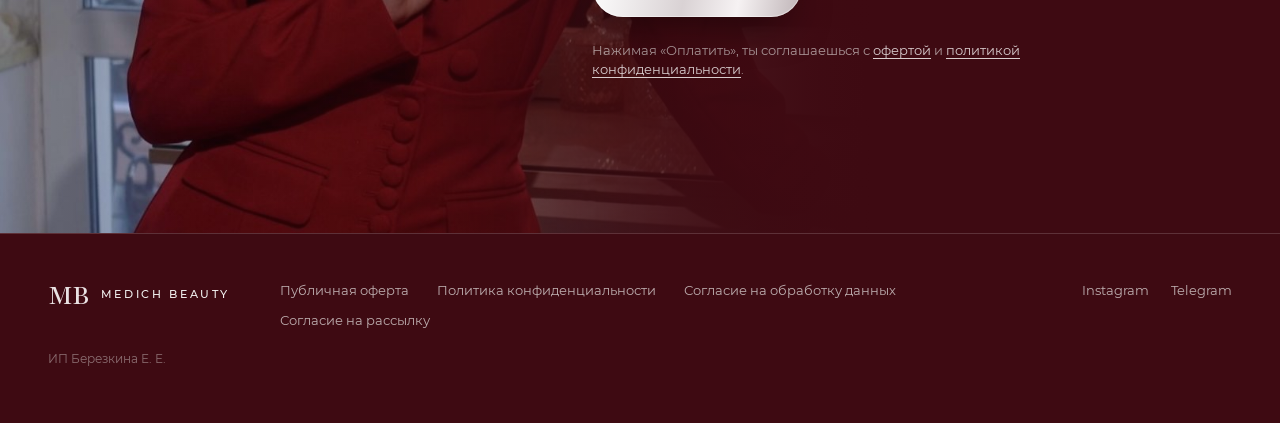
==== commit d830ce90: "Add files via upload" ====
--- a/index.html
+++ b/index.html
@@ -4,13 +4,13 @@
 <meta charset="utf-8">
 <meta name="viewport" content="width=device-width, initial-scale=1">
 <title>Макияж для себя - Елизавета Медич</title>
-<meta name="description" content="Мини-курс Елизаветы Медич: подбери косметику под свой тип кожи, собери косметичку без лишнего и выгляди дорого в любой ситуации. Сборы за 15-20 минут.">
-<meta name="theme-color" content="#F4EAE3">
+<meta name="description" content="Курс Елизаветы Медич: макияж для себя за 15-20 минут. Подберёшь средства под свою кожу, сэкономишь бюджет и будешь выглядеть дорого в любой ситуации.">
+<meta name="theme-color" content="#F4F4F2">
 <meta property="og:title" content="Макияж для себя - Елизавета Медич">
-<meta property="og:description" content="Научись подбирать косметику под себя и выглядеть дорого в любой ситуации. Сборы за 15-20 минут.">
+<meta property="og:description" content="Утро без суеты, бюджет под контролем, кожа как с обложки. Курс Елизаветы Медич.">
 <meta property="og:type" content="website">
 <meta property="og:image" content="img/lisa-suit.webp">
-<link rel="icon" href="data:image/svg+xml,%3Csvg xmlns='http://www.w3.org/2000/svg' viewBox='0 0 64 64'%3E%3Crect width='64' height='64' rx='14' fill='%235B0F1B'/%3E%3Ctext x='32' y='43' font-family='Georgia,serif' font-size='30' text-anchor='middle' fill='%23F4EAE3'%3EMB%3C/text%3E%3C/svg%3E">
+<link rel="icon" href="data:image/svg+xml,%3Csvg xmlns='http://www.w3.org/2000/svg' viewBox='0 0 64 64'%3E%3Crect width='64' height='64' rx='14' fill='%235B0F1B'/%3E%3Ctext x='32' y='43' font-family='Georgia,serif' font-size='30' text-anchor='middle' fill='%23F4F4F2'%3EMB%3C/text%3E%3C/svg%3E">
 <link rel="preload" href="fonts/PlayfairRomanVF.woff2" as="font" type="font/woff2" crossorigin>
 <link rel="stylesheet" href="style.css">
 </head>
@@ -41,13 +41,13 @@
   <div class="light" aria-hidden="true"></div>
   <div class="wrap hero__grid">
     <div class="hero__text">
-      <p class="eyebrow reveal">Мини-курс Елизаветы Медич</p>
+      <p class="eyebrow reveal">Курс Елизаветы Медич</p>
       <h1 class="hero__title">
         <span class="hero__l1 reveal">Макияж</span>
         <span class="hero__l2 reveal">для себя</span>
       </h1>
-      <p class="hero__lead reveal">Научишься подбирать косметику под свой тип кожи, соберёшь косметичку без лишнего, не сольёшь деньги и будешь выглядеть дорого в любой ситуации.</p>
-      <p class="hero__sub reveal">За 15-20 минут - собираешь себя на любое событие и на каждый день.</p>
+      <p class="hero__lead reveal">Хватит тратить утро и бюджет впустую. Подберёшь своё и будешь собираться за 15-20 минут с дорогой кожей.</p>
+      <p class="hero__sub reveal">Любое событие и каждый день - в своём лучшем виде.</p>
       <div class="hero__cta reveal">
         <a class="btn" href="#pay" data-pay>Оплатить</a>
         <a class="link" href="#program">Смотреть программу <span aria-hidden="true">→</span></a>
@@ -58,11 +58,11 @@
       <img class="cut cut--hero" src="img/lisa-suit.webp" alt="Елизавета Медич" width="1250" height="1666" fetchpriority="high">
       <span class="tag tag--a">15-20 минут</span>
       <span class="tag tag--b">дорогая кожа</span>
-      <span class="tag tag--c">косметичка под тебя</span>
+      <span class="tag tag--c">твой макияж</span>
     </div>
   </div>
   <div class="wrap hero__foot">
-    <span>Дорогая кожа</span><i></i><span>Своя косметичка</span><i></i><span>15 минут</span>
+    <span>Дорогая кожа</span><i></i><span>Твой макияж</span><i></i><span>15 минут</span>
   </div>
 </section>
 
@@ -73,14 +73,14 @@
       <img class="cut cut--blazer" src="img/lisa-blazer.webp" alt="" width="853" height="1280">
     </div>
     <div class="result__body">
-      <p class="eyebrow reveal">Что изменится</p>
-      <h2 class="h2 reveal">Косметичка, в которой <em>каждое средство</em> работает на тебя</h2>
+      <p class="eyebrow reveal">Что ты получишь</p>
+      <h2 class="h2 reveal">Утро без суеты, деньги <em>на своё</em>, кожа как с обложки</h2>
       <ul class="ticks">
-        <li class="reveal"><b>01</b><span>Подберёшь продукты именно под свой тип кожи</span></li>
-        <li class="reveal"><b>02</b><span>Соберёшь косметичку без лишнего и перестанешь сливать деньги</span></li>
-        <li class="reveal"><b>03</b><span>Научишься наносить тон так, чтобы кожа выглядела дорого</span></li>
-        <li class="reveal"><b>04</b><span>Будешь собирать себя на любое событие за 15-20 минут</span></li>
-        <li class="reveal"><b>05</b><span>Станешь выглядеть лучшим образом каждый день, а не только по праздникам</span></li>
+        <li class="reveal"><b>01</b><span>Знаешь, какие средства подходят именно твоей коже</span></li>
+        <li class="reveal"><b>02</b><span>Покупаешь только то, чем пользуешься каждый день</span></li>
+        <li class="reveal"><b>03</b><span>Тон ложится так, что кожа выглядит дорого</span></li>
+        <li class="reveal"><b>04</b><span>Собираешься на любое событие за 15-20 минут</span></li>
+        <li class="reveal"><b>05</b><span>Выглядишь классно каждый день, как раньше только по праздникам</span></li>
       </ul>
       <a class="btn reveal" href="#pay" data-pay>Хочу так же</a>
     </div>
@@ -93,20 +93,20 @@
   <div class="wrap">
     <div class="program__head">
       <p class="eyebrow eyebrow--light reveal">Программа</p>
-      <h2 class="h2 h2--light reveal"><span class="gold">3 урока</span> и бонус внутри</h2>
+      <h2 class="h2 h2--light reveal"><span class="gold">3 урока</span> и твой личный доступ</h2>
     </div>
 
     <div class="lessons">
       <article class="lesson reveal">
         <span class="lesson__n">01</span>
-        <h3>Косметичка под тебя</h3>
-        <p>Как подобрать продукты под свой тип кожи и не покупать то, чем потом не пользуешься.</p>
+        <h3>Свои средства</h3>
+        <p>Как подобрать продукты под свой тип кожи и покупать только то, что реально пригодится.</p>
       </article>
       <article class="lesson lesson--hot reveal">
         <span class="lesson__n">02</span>
         <h3>Дорогая кожа</h3>
         <p>Как наносить тон, чтобы кожа выглядела дорого.</p>
-        <p class="lesson__hint">Главное - во второй половине урока. Именно ради неё многие и приходят.</p>
+        <p class="lesson__hint">Самое ценное - во второй половине урока. Именно ради неё многие и приходят.</p>
       </article>
       <article class="lesson reveal">
         <span class="lesson__n">03</span>
@@ -114,10 +114,10 @@
         <p>Собираем себя на любое событие и на каждый день: быстро, спокойно и красиво.</p>
       </article>
       <article class="lesson lesson--bonus reveal">
-        <span class="lesson__n">+</span>
+        <span class="lesson__n">&#9733;</span>
         <div>
-          <h3>Бонус: закрытый Telegram-канал</h3>
-          <p>Подборка лучших вариантов косметики, чтобы ты была в курсе всех хитов и хаков.</p>
+          <h3>Закрытый канал Лизы</h3>
+          <p>Личное пространство, куда попадают только свои. Здесь Лиза делится тем, чего нет в открытом доступе: лучшие находки, хиты и хаки. И отвечает на твои вопросы.</p>
         </div>
       </article>
     </div>
@@ -135,7 +135,7 @@
       <ol class="steps">
         <li class="reveal"><b>01</b><div><h3>Оплачиваешь</h3><p>Безопасная оплата картой на сайте.</p></div></li>
         <li class="reveal"><b>02</b><div><h3>Получаешь доступ</h3><p>Ссылка на уроки приходит сразу после оплаты.</p></div></li>
-        <li class="reveal"><b>03</b><div><h3>Смотришь и повторяешь</h3><p>Урок за уроком, на своей косметичке и своей коже.</p></div></li>
+        <li class="reveal"><b>03</b><div><h3>Смотришь и повторяешь</h3><p>Урок за уроком, на своей коже и своих средствах.</p></div></li>
       </ol>
       <a class="btn reveal" href="#pay" data-pay>Оплатить</a>
     </div>
@@ -199,7 +199,7 @@
     <div class="final__box">
       <p class="eyebrow eyebrow--light reveal">Макияж для себя</p>
       <h2 class="h2 h2--light reveal">Хочешь выглядеть <span class="gold">дорого</span> в любой ситуации?</h2>
-      <p class="final__text reveal">3 урока, бонусный канал и подход, который работает на твоей коже.</p>
+      <p class="final__text reveal">3 урока и закрытый канал Лизы, где ты получаешь то, чего нет в открытом доступе.</p>
       <div class="price reveal" id="price" hidden>
         <span class="price__old" id="priceOld"></span>
         <span class="price__now" id="priceNow"></span>
--- a/style.css
+++ b/style.css
@@ -6,11 +6,11 @@
 @font-face{font-family:"Montserrat";src:url("fonts/Montserrat-SemiBold.woff2") format("woff2");font-weight:600;font-display:swap}
 
 :root{
-  --cream:#F6ECE5;--cream2:#EEDFD4;--cream3:#E6D2C5;
+  --cream:#F4F4F2;--cream2:#EAEAE8;--cream3:#DEDEDB;
   --wine:#5B0F1B;--wine2:#7A1626;--wine3:#3E0A12;
-  --ink:#1A1110;--muted:#6E5A52;
-  --rose1:#F1CDB8;--rose2:#D49A80;--rose3:#B97A62;
-  --gold:linear-gradient(100deg,#F6D9C6 0%,#DDA78B 45%,#F3CDB6 70%,#C98B73 100%);
+  --ink:#161213;--muted:#6A6567;
+  --rose1:#E9E1E2;--rose2:#BFA9AD;--rose3:#8A4A57;
+  --gold:linear-gradient(100deg,#FFFFFF 0%,#D9D2D4 45%,#F6F2F3 70%,#BDB2B5 100%);
   --serif:"Playfair","Playfair Display","Didot","Bodoni 72",Georgia,serif;
   --sans:"Montserrat","Helvetica Neue",Arial,sans-serif;
   --r:26px;
@@ -41,21 +41,21 @@
 /* ---------- buttons ---------- */
 .btn{display:inline-flex;align-items:center;justify-content:center;gap:12px;font:600 12.5px/1 var(--sans);letter-spacing:.16em;text-transform:uppercase;
   color:var(--cream);background:linear-gradient(135deg,var(--wine2),var(--wine) 60%,var(--wine3));padding:20px 40px;border-radius:999px;
-  box-shadow:0 14px 34px -12px rgba(91,15,27,.65),inset 0 0 0 1px rgba(241,205,184,.28);transition:transform .35s,box-shadow .35s,filter .35s;position:relative;overflow:hidden}
-.btn::after{content:"";position:absolute;inset:0;background:linear-gradient(110deg,transparent 30%,rgba(255,235,220,.35) 50%,transparent 70%);transform:translateX(-120%);transition:transform .8s}
-.btn:hover{transform:translateY(-3px);box-shadow:0 20px 40px -12px rgba(91,15,27,.7),inset 0 0 0 1px rgba(241,205,184,.5)}
+  box-shadow:0 14px 34px -12px rgba(91,15,27,.65),inset 0 0 0 1px rgba(233,225,226,.28);transition:transform .35s,box-shadow .35s,filter .35s;position:relative;overflow:hidden}
+.btn::after{content:"";position:absolute;inset:0;background:linear-gradient(110deg,transparent 30%,rgba(255,255,255,.35) 50%,transparent 70%);transform:translateX(-120%);transition:transform .8s}
+.btn:hover{transform:translateY(-3px);box-shadow:0 20px 40px -12px rgba(91,15,27,.7),inset 0 0 0 1px rgba(233,225,226,.5)}
 .btn:hover::after{transform:translateX(120%)}
 .btn--sm{padding:14px 26px;font-size:11px}
 .btn--gold{background:var(--gold);color:var(--wine3);box-shadow:0 18px 40px -14px rgba(0,0,0,.55),inset 0 0 0 1px rgba(255,255,255,.4);padding:24px 54px;font-size:13.5px}
 .btn--light{background:var(--cream);color:var(--wine);box-shadow:0 14px 34px -14px rgba(0,0,0,.5)}
 .link{font:500 12px/1 var(--sans);letter-spacing:.16em;text-transform:uppercase;color:var(--wine);border-bottom:1px solid rgba(91,15,27,.35);padding-bottom:6px;transition:border-color .3s,gap .3s}
 .link:hover{border-color:var(--wine)}
-.link--light{color:var(--rose1);border-color:rgba(241,205,184,.4)}
+.link--light{color:var(--rose1);border-color:rgba(233,225,226,.4)}
 .link--light:hover{border-color:var(--rose1)}
 
 /* ---------- header ---------- */
 .top{position:fixed;inset:0 0 auto 0;z-index:80;transition:background .4s,box-shadow .4s,backdrop-filter .4s}
-.top.is-scrolled{background:rgba(246,236,229,.82);backdrop-filter:blur(16px);-webkit-backdrop-filter:blur(16px);box-shadow:0 1px 0 rgba(91,15,27,.12)}
+.top.is-scrolled{background:rgba(244,244,242,.82);backdrop-filter:blur(16px);-webkit-backdrop-filter:blur(16px);box-shadow:0 1px 0 rgba(91,15,27,.12)}
 .top__in{display:flex;align-items:center;justify-content:space-between;gap:24px;height:84px}
 .logo{display:flex;flex-direction:column;align-items:flex-start;line-height:1;color:var(--wine)}
 .logo__mb{font-family:var(--serif);font-weight:500;font-size:34px;letter-spacing:-.02em}
@@ -73,31 +73,31 @@
 /* ---------- light shafts ---------- */
 .light{position:absolute;inset:0;pointer-events:none;z-index:0;
   background:
-   radial-gradient(60% 55% at 78% 40%,rgba(255,225,205,.75),transparent 70%),
+   radial-gradient(60% 55% at 78% 40%,rgba(255,255,255,.95),transparent 70%),
    repeating-linear-gradient(112deg,transparent 0 150px,rgba(255,255,255,.34) 150px 250px,transparent 250px 430px);
   -webkit-mask-image:linear-gradient(to bottom,#000 55%,transparent);mask-image:linear-gradient(to bottom,#000 55%,transparent)}
 .light--about{opacity:.8}
 
 /* ---------- hero ---------- */
-.hero{position:relative;min-height:100svh;padding-top:110px;background:linear-gradient(125deg,#F9F0EA 0%,#F0E1D6 55%,#E9D3C5 100%);overflow:hidden;display:flex;flex-direction:column}
+.hero{position:relative;min-height:100svh;padding-top:110px;background:linear-gradient(125deg,#F8F8F7 0%,#EDEDEB 55%,#E1E1DE 100%);overflow:hidden;display:flex;flex-direction:column}
 .hero__grid{position:static;flex:1;display:flex;align-items:center;padding-bottom:110px}
 .hero__text{max-width:760px;position:static}
 .hero__title{font-family:var(--serif);font-weight:500;line-height:.84;margin:6px 0 34px}
 .hero__l1,.hero__l2{display:block;position:relative;white-space:nowrap}
 .hero__l1{font-size:clamp(70px,12.4vw,196px);text-transform:uppercase;letter-spacing:-.02em;color:var(--ink);z-index:1}
-.hero__l2{font-size:clamp(72px,12.8vw,204px);font-style:italic;color:var(--wine);margin-top:-.03em;margin-left:.04em;z-index:4;letter-spacing:-.02em;text-shadow:0 2px 30px rgba(246,236,229,.55)}
+.hero__l2{font-size:clamp(72px,12.8vw,204px);font-style:italic;color:var(--wine);margin-top:-.03em;margin-left:.04em;z-index:4;letter-spacing:-.02em;text-shadow:0 2px 30px rgba(244,244,242,.55)}
 .hero__lead{font-size:clamp(16px,1.35vw,19px);line-height:1.6;max-width:520px;color:#2E1F1B;position:relative;z-index:4}
 .hero__sub{margin-top:14px;max-width:560px;font-family:var(--serif);font-style:italic;font-size:clamp(18px,1.7vw,24px);color:var(--wine);position:relative;z-index:4}
 .hero__cta{display:flex;align-items:center;gap:30px;flex-wrap:wrap;margin-top:38px;position:relative;z-index:4}
 .hero__fig{position:absolute;right:max(1vw,calc((100vw - 1280px)/2 - 30px));bottom:0;width:min(48vw,740px);z-index:2;pointer-events:none}
-.cut{width:100%;height:auto;filter:drop-shadow(0 30px 40px rgba(60,12,20,.28))}
+.cut{width:100%;height:auto;filter:drop-shadow(0 24px 34px rgba(40,18,24,.2))}
 .cut--hero{will-change:transform}
 .tag{position:absolute;z-index:5;font:italic 500 clamp(14px,1.25vw,18px)/1 var(--serif);color:var(--wine);padding:13px 22px;border-radius:999px;
-  background:rgba(250,238,230,.62);backdrop-filter:blur(10px);-webkit-backdrop-filter:blur(10px);border:1px solid rgba(185,122,98,.55);
+  background:rgba(255,255,255,.72);backdrop-filter:blur(10px);-webkit-backdrop-filter:blur(10px);border:1px solid rgba(91,15,27,.3);
   box-shadow:0 14px 30px -14px rgba(91,15,27,.5);animation:float 7s ease-in-out infinite;white-space:nowrap}
 .tag--a{top:7%;right:-10%}
 .tag--b{top:46%;right:-2%;animation-delay:-2.3s}
-.tag--c{top:68%;left:-10%;animation-delay:-4.6s}
+.tag--c{top:82%;left:-6%;animation-delay:-4.6s}
 @keyframes float{0%,100%{transform:translateY(0)}50%{transform:translateY(-12px)}}
 .hero__foot{position:absolute;left:0;right:0;bottom:30px;z-index:3;display:flex;align-items:center;gap:20px;font:500 11px/1 var(--sans);letter-spacing:.3em;text-transform:uppercase;color:var(--wine);max-width:1280px;margin:0 auto;padding:0 clamp(20px,4vw,48px)}
 .hero__foot i{width:5px;height:5px;border-radius:50%;background:var(--wine)}
@@ -107,7 +107,7 @@
 .section{position:relative;padding:clamp(84px,11vw,168px) 0}
 
 /* result */
-.result{background:linear-gradient(180deg,#F1E3D9,var(--cream));overflow:hidden}
+.result{background:linear-gradient(180deg,#ECECEA,var(--cream));overflow:hidden}
 .result__grid{display:grid;grid-template-columns:.95fr 1.05fr;gap:clamp(20px,5vw,80px);align-items:end}
 .result__fig{align-self:end;margin-bottom:calc(-1 * clamp(84px,11vw,168px));position:relative}
 .cut--blazer{width:min(112%,700px);margin:0 0 0 -8%}
@@ -120,28 +120,30 @@
 .ticks span{font-size:clamp(16px,1.35vw,19.5px);line-height:1.5}
 
 /* program */
-.dark{background:linear-gradient(140deg,#2A1511 0%,#47271D 55%,#2A1511 100%);color:var(--cream);overflow:hidden}
+.dark{background:linear-gradient(140deg,#230609 0%,#4D0C17 55%,#230609 100%);color:var(--cream);overflow:hidden}
 .shade{position:absolute;inset:0;pointer-events:none;
   background:
-   radial-gradient(50% 60% at 85% 20%,rgba(214,150,115,.32),transparent 70%),
-   repeating-linear-gradient(118deg,transparent 0 120px,rgba(241,205,184,.07) 120px 200px,transparent 200px 360px)}
+   radial-gradient(50% 60% at 85% 25%,rgba(215,60,85,.38),transparent 70%),
+   repeating-linear-gradient(118deg,transparent 0 120px,rgba(233,225,226,.07) 120px 200px,transparent 200px 360px)}
 .program{padding-bottom:0}
 .program .wrap{display:grid;grid-template-columns:1.1fr .9fr;grid-template-areas:"head fig" "lessons fig";column-gap:clamp(20px,4vw,60px);position:relative}
 .program__head{grid-area:head;margin-bottom:clamp(30px,4vw,56px)}
 .lessons{grid-area:lessons;display:grid;gap:18px;margin-bottom:clamp(84px,11vw,168px)}
 .lesson{position:relative;display:grid;grid-template-columns:auto 1fr;column-gap:30px;align-items:start;padding:30px clamp(24px,3vw,40px);border-radius:var(--r);
-  background:linear-gradient(135deg,rgba(255,232,215,.10),rgba(255,232,215,.03));border:1px solid rgba(232,185,160,.28);
-  backdrop-filter:blur(8px);-webkit-backdrop-filter:blur(8px);box-shadow:inset 0 1px 0 rgba(255,235,220,.18),0 24px 50px -30px rgba(0,0,0,.7);transition:transform .4s,border-color .4s}
-.lesson:hover{transform:translateY(-4px);border-color:rgba(241,205,184,.6)}
+  background:linear-gradient(135deg,rgba(255,255,255,.10),rgba(255,255,255,.03));border:1px solid rgba(255,255,255,.2);
+  backdrop-filter:blur(8px);-webkit-backdrop-filter:blur(8px);box-shadow:inset 0 1px 0 rgba(255,255,255,.18),0 24px 50px -30px rgba(0,0,0,.7);transition:transform .4s,border-color .4s}
+.lesson:hover{transform:translateY(-4px);border-color:rgba(233,225,226,.6)}
 .lesson__n{grid-row:1 / span 3;font:500 clamp(34px,3.4vw,52px)/1 var(--serif);color:var(--rose1);min-width:64px}
 .lesson h3{font:500 clamp(21px,2vw,28px)/1.15 var(--serif);color:var(--cream);margin-bottom:10px}
-.lesson p{font-size:15.5px;color:rgba(246,236,229,.8)}
+.lesson p{font-size:15.5px;color:rgba(244,244,242,.8)}
 .lesson__hint{margin-top:14px;font:italic 500 clamp(16px,1.4vw,19px)/1.4 var(--serif)!important;background:var(--gold);-webkit-background-clip:text;background-clip:text;color:transparent!important;-webkit-text-fill-color:transparent}
-.lesson--hot{border-color:rgba(241,205,184,.7);background:linear-gradient(135deg,rgba(214,150,115,.28),rgba(255,232,215,.05));box-shadow:inset 0 1px 0 rgba(255,235,220,.3),0 0 60px -12px rgba(214,150,115,.55)}
-.lesson--hot::after{content:"главный секрет";position:absolute;top:-13px;right:26px;font:600 10px/1 var(--sans);letter-spacing:.2em;text-transform:uppercase;color:var(--wine3);background:var(--gold);padding:8px 14px;border-radius:999px}
-.lesson--bonus{grid-template-columns:auto 1fr;background:linear-gradient(135deg,rgba(255,232,215,.14),rgba(255,232,215,.04))}
-.lesson--bonus .lesson__n{color:var(--rose2);grid-row:auto}
-.cut--dress{grid-area:fig;align-self:end;justify-self:center;width:min(140%,780px);margin:0 -8% -2px 0;filter:drop-shadow(0 30px 50px rgba(0,0,0,.5))}
+.lesson--hot{border-color:rgba(233,225,226,.7);background:linear-gradient(135deg,rgba(190,40,65,.5),rgba(255,255,255,.05));box-shadow:inset 0 1px 0 rgba(255,255,255,.3),0 0 60px -12px rgba(205,50,75,.65)}
+.lesson--hot::after{content:"главное в курсе";position:absolute;top:-13px;right:26px;font:600 10px/1 var(--sans);letter-spacing:.2em;text-transform:uppercase;color:var(--wine3);background:var(--gold);padding:8px 14px;border-radius:999px}
+.lesson--bonus{grid-template-columns:auto 1fr;position:relative;margin-top:22px;background:linear-gradient(135deg,#FFFFFF,#E4E0E1 55%,#F7F5F5);border-color:rgba(255,240,230,.9);box-shadow:0 20px 50px -18px rgba(0,0,0,.5)}
+.lesson--bonus h3,.lesson--bonus p{color:var(--wine3)!important}
+.lesson--bonus .lesson__n{color:var(--wine);grid-row:auto;font-size:30px;min-width:48px}
+.lesson--bonus::after{content:"только для своих";position:absolute;top:-13px;right:26px;font:600 10px/1 var(--sans);letter-spacing:.2em;text-transform:uppercase;color:var(--cream);background:var(--wine);padding:8px 14px;border-radius:999px}
+.cut--dress{grid-area:fig;align-self:end;justify-self:center;width:min(140%,780px);margin:0 -8% -2px 0;filter:drop-shadow(0 0 70px rgba(255,255,255,.16))}
 
 /* how */
 .how{background:var(--cream2);overflow:hidden}
@@ -157,7 +159,7 @@
 .cut--pose{width:min(115%,560px);margin:0 auto}
 
 /* about */
-.about{background:linear-gradient(135deg,#F8EEE7,#EBD8CB);overflow:hidden;padding-bottom:0}
+.about{background:linear-gradient(135deg,#F7F7F6,#E5E5E2);overflow:hidden;padding-bottom:0}
 .about__grid{display:grid;grid-template-columns:1.1fr .9fr;gap:clamp(10px,3vw,50px);align-items:end;position:relative;z-index:1}
 .about__body{padding-bottom:clamp(84px,11vw,168px);align-self:center}
 .about__lead{font-size:clamp(16px,1.4vw,20px);max-width:560px;margin:28px 0 46px;color:#2E1F1B}
@@ -174,7 +176,7 @@
 .reviews{background:var(--cream)}
 .reviews .h2{margin-bottom:50px}
 .reviews__list{display:grid;grid-template-columns:repeat(auto-fit,minmax(280px,1fr));gap:22px}
-.rev{padding:30px;border-radius:var(--r);background:rgba(255,255,255,.55);border:1px solid rgba(185,122,98,.35);box-shadow:0 24px 50px -34px rgba(91,15,27,.5)}
+.rev{padding:30px;border-radius:var(--r);background:rgba(255,255,255,.55);border:1px solid rgba(91,15,27,.2);box-shadow:0 24px 50px -34px rgba(91,15,27,.5)}
 .rev p{font:italic 500 19px/1.5 var(--serif);margin-bottom:18px}
 .rev b{font:600 11px/1 var(--sans);letter-spacing:.22em;text-transform:uppercase;color:var(--wine)}
 .rev img{border-radius:18px;margin-bottom:18px}
@@ -182,9 +184,9 @@
 /* next */
 .next{background:var(--cream);padding-top:clamp(60px,8vw,110px)}
 .next__card{display:grid;grid-template-columns:1.4fr .6fr;gap:40px;align-items:center;padding:clamp(34px,5vw,76px);border-radius:36px;color:var(--cream);
-  background:radial-gradient(60% 90% at 90% 10%,rgba(214,150,115,.4),transparent 70%),linear-gradient(135deg,var(--wine2),var(--wine) 55%,var(--wine3));
-  box-shadow:0 40px 80px -40px rgba(91,15,27,.8),inset 0 0 0 1px rgba(241,205,184,.25)}
-.next__text{margin-top:22px;font-size:clamp(16px,1.4vw,19px);color:rgba(246,236,229,.88);max-width:560px}
+  background:radial-gradient(60% 90% at 90% 10%,rgba(215,60,85,.45),transparent 70%),linear-gradient(135deg,var(--wine2),var(--wine) 55%,var(--wine3));
+  box-shadow:0 40px 80px -40px rgba(91,15,27,.8),inset 0 0 0 1px rgba(233,225,226,.25)}
+.next__text{margin-top:22px;font-size:clamp(16px,1.4vw,19px);color:rgba(244,244,242,.88);max-width:560px}
 .next__btns{display:flex;flex-direction:column;align-items:flex-start;gap:24px}
 
 /* final */
@@ -196,15 +198,15 @@
 .final__in{position:relative;display:flex;justify-content:flex-end}
 .final__box{width:min(100%,640px)}
 .final .h2{margin-bottom:24px}
-.final__text{font-size:clamp(16px,1.4vw,19px);color:rgba(246,236,229,.88);margin-bottom:34px;max-width:480px}
+.final__text{font-size:clamp(16px,1.4vw,19px);color:rgba(244,244,242,.88);margin-bottom:34px;max-width:480px}
 .price{display:flex;align-items:baseline;gap:18px;margin-bottom:34px}
-.price__old{font:500 clamp(20px,2vw,28px)/1 var(--serif);color:rgba(246,236,229,.5);text-decoration:line-through}
+.price__old{font:500 clamp(20px,2vw,28px)/1 var(--serif);color:rgba(244,244,242,.5);text-decoration:line-through}
 .price__now{font:500 clamp(46px,5.6vw,84px)/1 var(--serif);background:var(--gold);-webkit-background-clip:text;background-clip:text;color:transparent;-webkit-text-fill-color:transparent}
-.final__note{margin-top:24px;font-size:12.5px;color:rgba(246,236,229,.6);max-width:460px}
-.final__note a{text-decoration:underline;text-underline-offset:3px;color:rgba(241,205,184,.9)}
+.final__note{margin-top:24px;font-size:12.5px;color:rgba(244,244,242,.6);max-width:460px}
+.final__note a{text-decoration:underline;text-underline-offset:3px;color:rgba(233,225,226,.9)}
 
 /* footer */
-.foot{background:var(--wine3);color:rgba(246,236,229,.7);padding:46px 0 54px;border-top:1px solid rgba(241,205,184,.18);font-size:13px}
+.foot{background:var(--wine3);color:rgba(244,244,242,.7);padding:46px 0 54px;border-top:1px solid rgba(233,225,226,.18);font-size:13px}
 .foot__in{display:grid;grid-template-columns:auto 1fr auto;gap:20px 50px;align-items:start}
 .foot__brand{display:flex;align-items:center;gap:12px;color:var(--cream);font:500 11px/1 var(--sans);letter-spacing:.24em;text-transform:uppercase}
 .foot__brand .logo__mb{font-size:30px;color:var(--rose1)}
@@ -222,7 +224,7 @@
 
 /* ---------- tablet / mobile ---------- */
 @media (max-width:980px){
-  .menu{position:fixed;inset:84px 0 auto 0;flex-direction:column;gap:0;background:rgba(246,236,229,.97);backdrop-filter:blur(16px);padding:10px 24px 26px;
+  .menu{position:fixed;inset:84px 0 auto 0;flex-direction:column;gap:0;background:rgba(244,244,242,.97);backdrop-filter:blur(16px);padding:10px 24px 26px;
     transform:translateY(-12px);opacity:0;pointer-events:none;transition:.3s;box-shadow:0 30px 40px -30px rgba(91,15,27,.4)}
   .menu.is-open{transform:none;opacity:1;pointer-events:auto}
   .menu a{padding:18px 0;border-bottom:1px solid rgba(91,15,27,.12);font-size:12px}
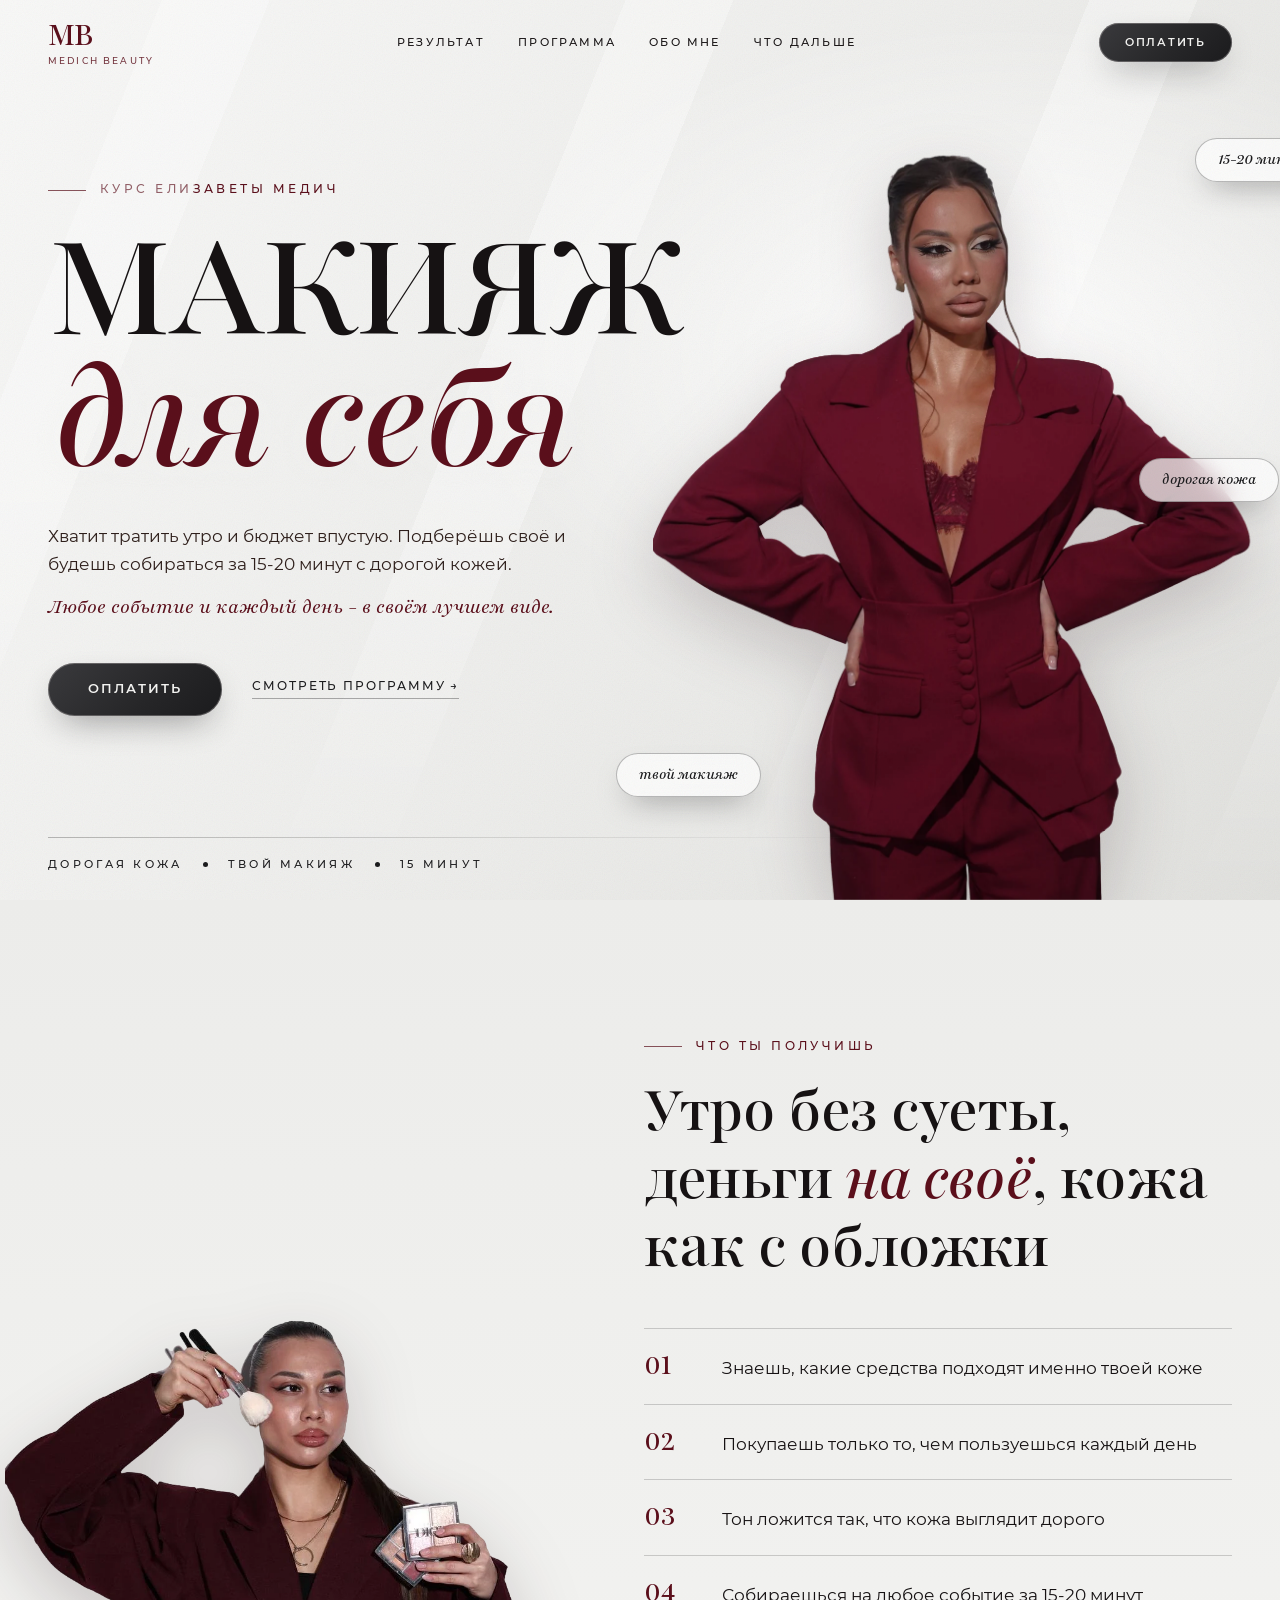
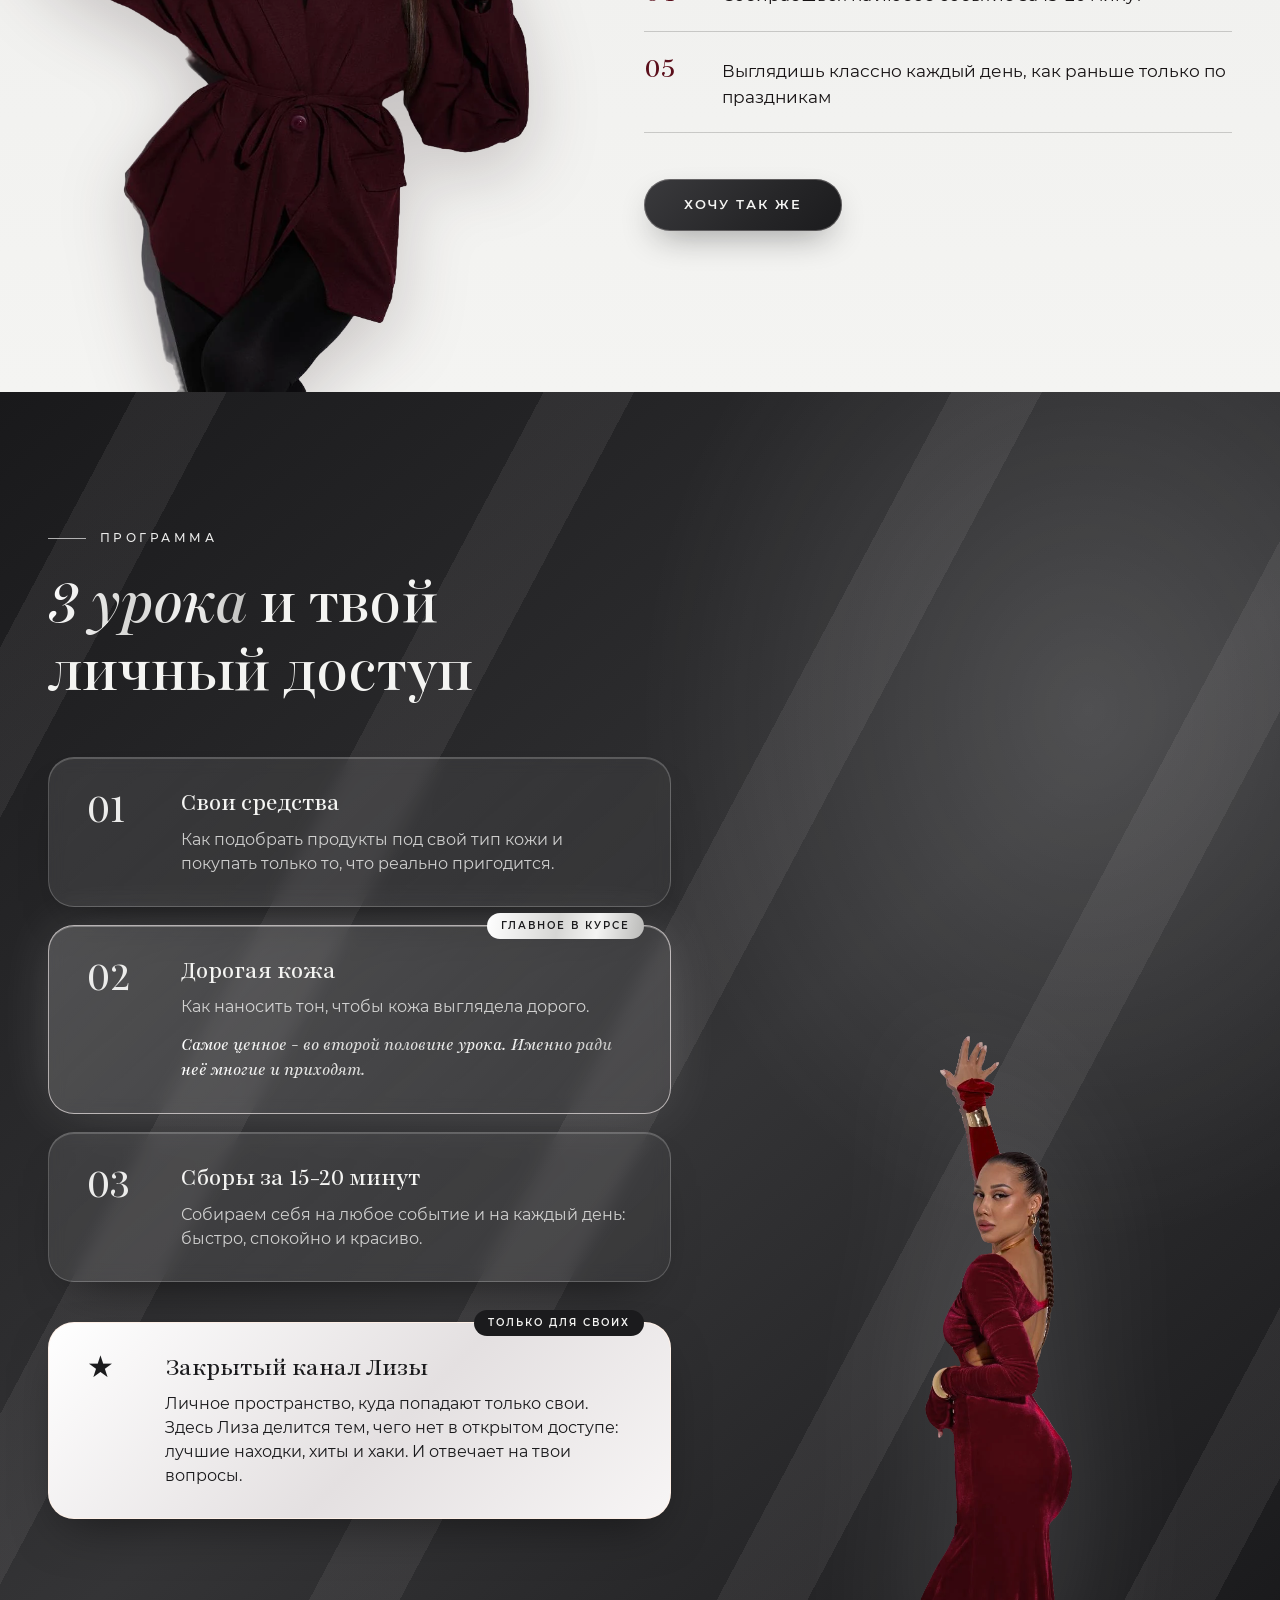
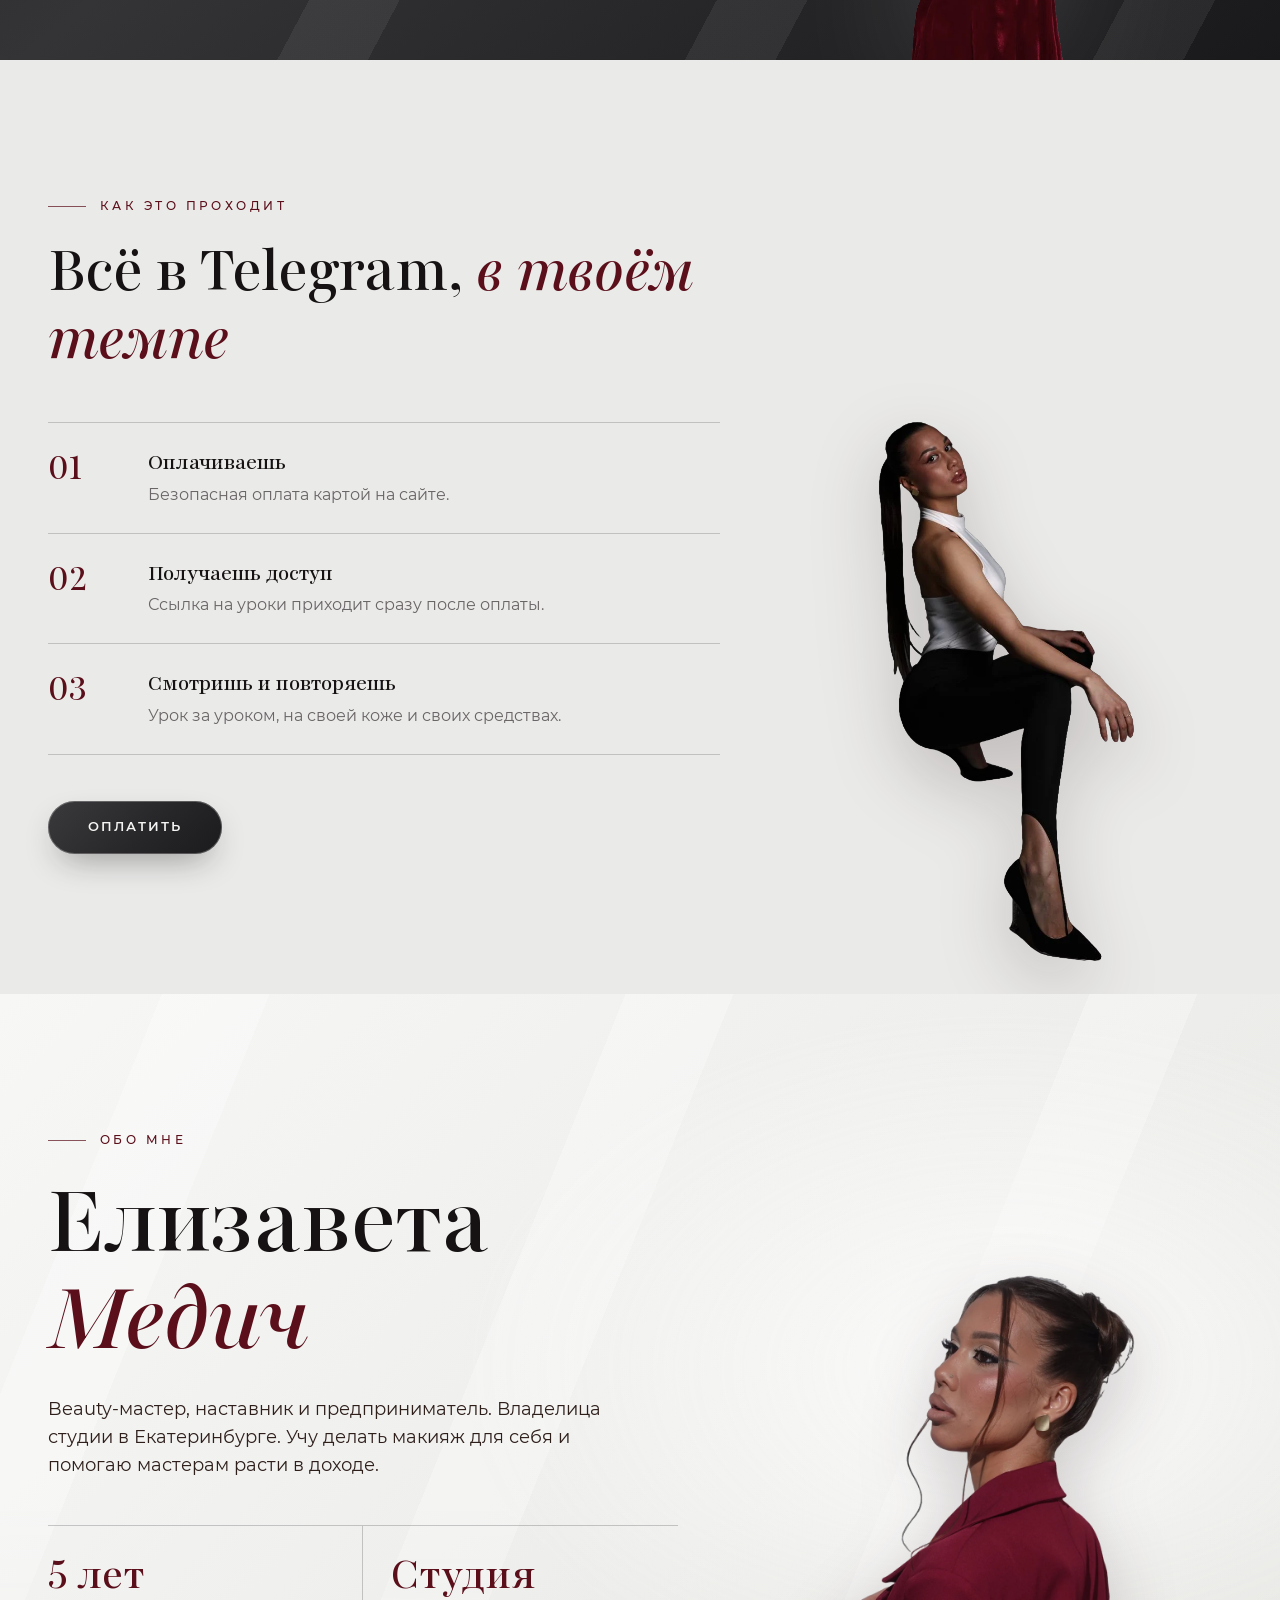
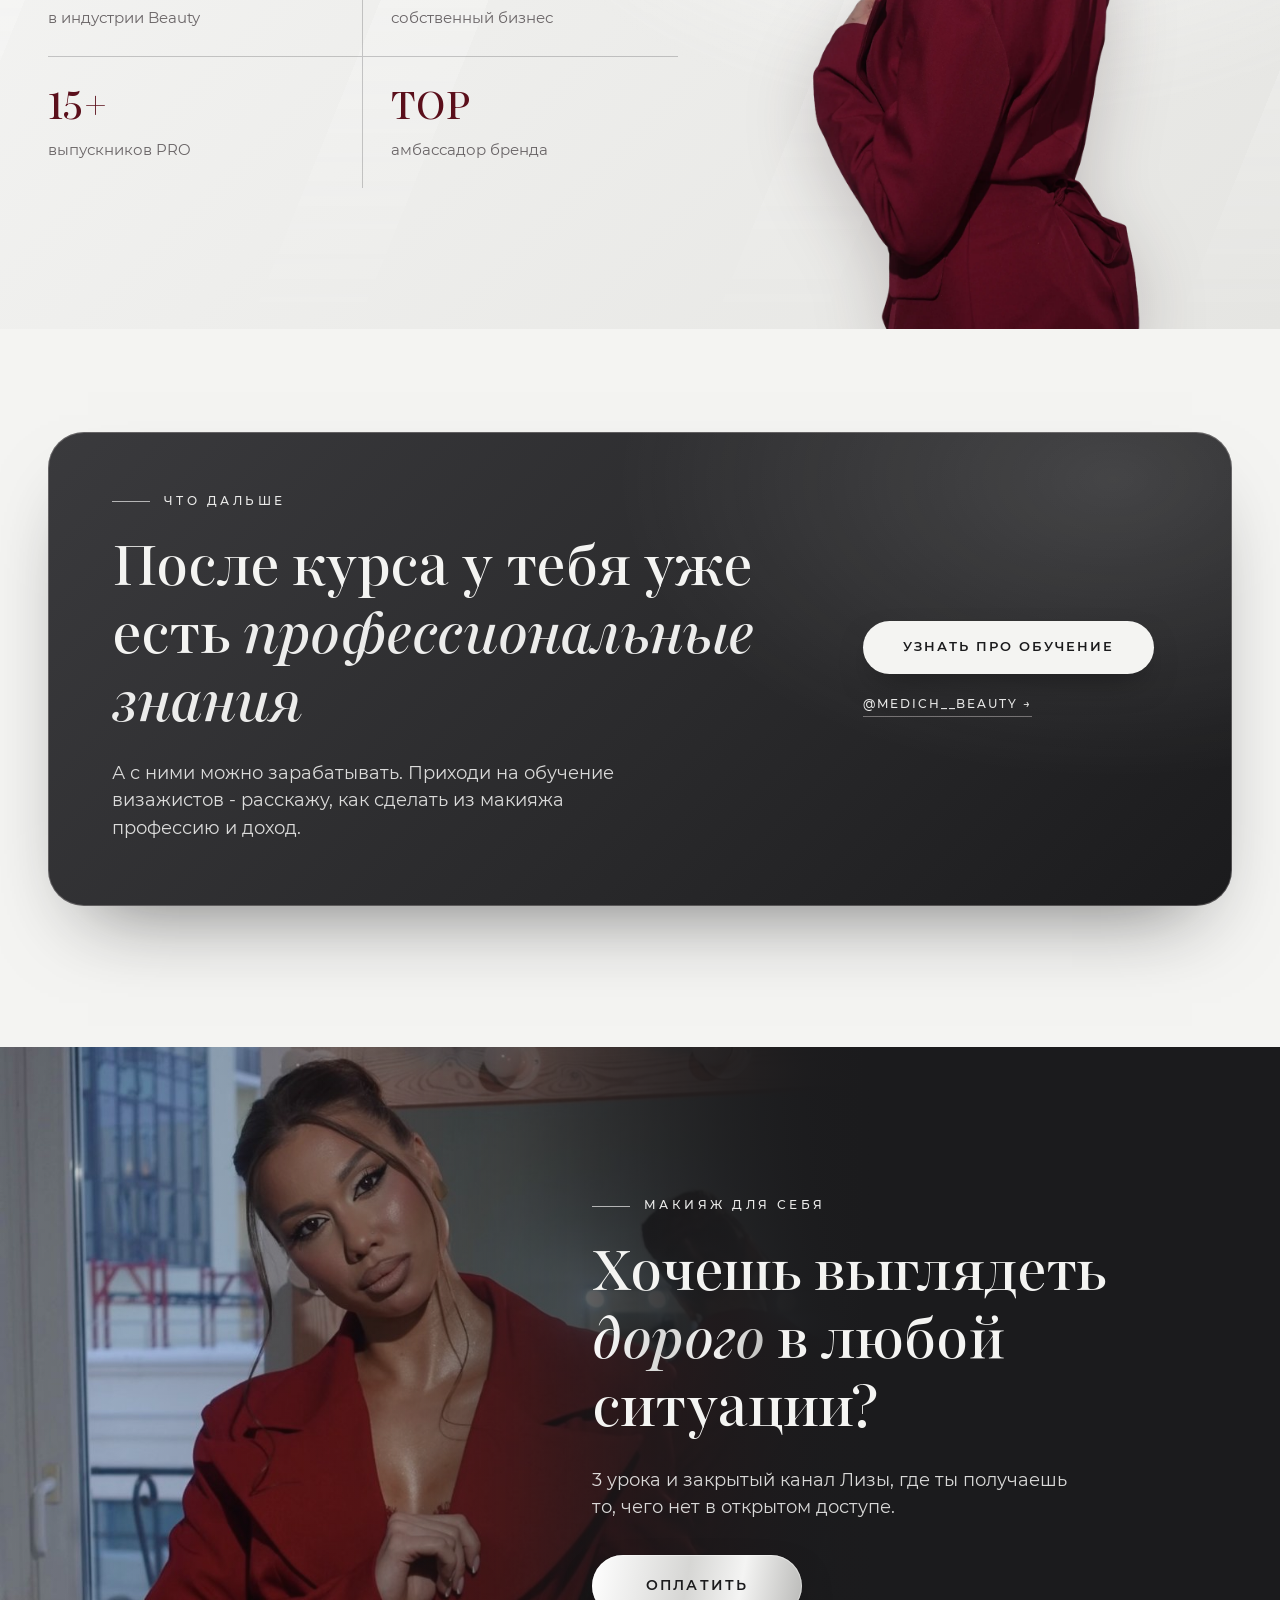
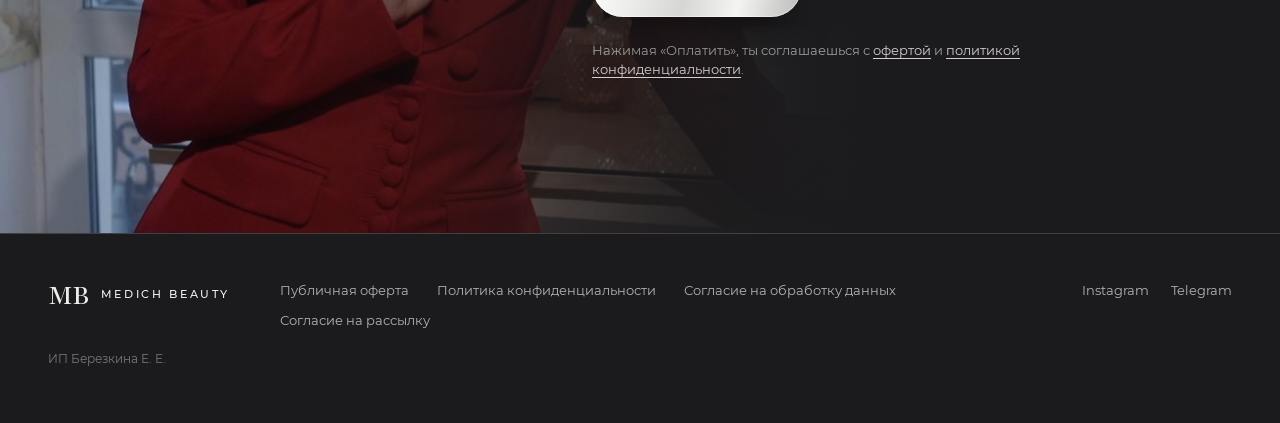
==== commit 1748c5bd: "Add files via upload" ====
--- a/index.html
+++ b/index.html
@@ -3,15 +3,16 @@
 <head>
 <meta charset="utf-8">
 <meta name="viewport" content="width=device-width, initial-scale=1">
+<meta name="robots" content="noindex">
 <title>Макияж для себя - Елизавета Медич</title>
 <meta name="description" content="Курс Елизаветы Медич: макияж для себя за 15-20 минут. Подберёшь средства под свою кожу, сэкономишь бюджет и будешь выглядеть дорого в любой ситуации.">
 <meta name="theme-color" content="#F4F4F2">
 <meta property="og:title" content="Макияж для себя - Елизавета Медич">
 <meta property="og:description" content="Утро без суеты, бюджет под контролем, кожа как с обложки. Курс Елизаветы Медич.">
 <meta property="og:type" content="website">
-<meta property="og:image" content="img/lisa-suit.webp">
-<link rel="icon" href="data:image/svg+xml,%3Csvg xmlns='http://www.w3.org/2000/svg' viewBox='0 0 64 64'%3E%3Crect width='64' height='64' rx='14' fill='%235B0F1B'/%3E%3Ctext x='32' y='43' font-family='Georgia,serif' font-size='30' text-anchor='middle' fill='%23F4F4F2'%3EMB%3C/text%3E%3C/svg%3E">
-<link rel="preload" href="fonts/PlayfairRomanVF.woff2" as="font" type="font/woff2" crossorigin>
+<meta property="og:image" content="../img/lisa-suit.webp">
+<link rel="icon" href="data:image/svg+xml,%3Csvg xmlns='http://www.w3.org/2000/svg' viewBox='0 0 64 64'%3E%3Crect width='64' height='64' rx='14' fill='%231B1B1D'/%3E%3Ctext x='32' y='43' font-family='Georgia,serif' font-size='30' text-anchor='middle' fill='%23F4F4F2'%3EMB%3C/text%3E%3C/svg%3E">
+<link rel="preload" href="../fonts/PlayfairRomanVF.woff2" as="font" type="font/woff2" crossorigin>
 <link rel="stylesheet" href="style.css">
 </head>
 <body>
@@ -55,7 +56,7 @@
     </div>
 
     <div class="hero__fig" aria-hidden="false">
-      <img class="cut cut--hero" src="img/lisa-suit.webp" alt="Елизавета Медич" width="1250" height="1666" fetchpriority="high">
+      <img class="cut cut--hero" src="../img/lisa-suit.webp" alt="Елизавета Медич" width="1250" height="1666" fetchpriority="high">
       <span class="tag tag--a">15-20 минут</span>
       <span class="tag tag--b">дорогая кожа</span>
       <span class="tag tag--c">твой макияж</span>
@@ -70,7 +71,7 @@
 <section class="section result" id="result">
   <div class="wrap result__grid">
     <div class="result__fig">
-      <img class="cut cut--blazer" src="img/lisa-blazer.webp" alt="" width="853" height="1280">
+      <img class="cut cut--blazer" src="../img/lisa-blazer.webp" alt="" width="853" height="1280">
     </div>
     <div class="result__body">
       <p class="eyebrow reveal">Что ты получишь</p>
@@ -122,7 +123,7 @@
       </article>
     </div>
 
-    <img class="cut cut--dress" src="img/lisa-dress.webp" alt="" width="1005" height="1280">
+    <img class="cut cut--dress" src="../img/lisa-dress.webp" alt="" width="1005" height="1280">
   </div>
 </section>
 
@@ -140,7 +141,7 @@
       <a class="btn reveal" href="#pay" data-pay>Оплатить</a>
     </div>
     <div class="how__fig">
-      <img class="cut cut--pose" src="img/lisa-pose.webp" alt="" width="853" height="1280">
+      <img class="cut cut--pose" src="../img/lisa-pose.webp" alt="" width="853" height="1280">
     </div>
   </div>
 </section>
@@ -161,7 +162,7 @@
       </div>
     </div>
     <div class="about__fig">
-      <img class="cut cut--profile" src="img/lisa-profile.webp" alt="Елизавета Медич" width="1250" height="1666">
+      <img class="cut cut--profile" src="../img/lisa-profile.webp" alt="Елизавета Медич" width="1250" height="1666">
     </div>
   </div>
 </section>
@@ -205,7 +206,7 @@
         <span class="price__now" id="priceNow"></span>
       </div>
       <a class="btn btn--gold reveal" href="#pay" data-pay-btn id="payBtn">Оплатить</a>
-      <p class="final__note reveal">Нажимая «Оплатить», ты соглашаешься с <a href="oferta.html" target="_blank">офертой</a> и <a data-doc="privacy" href="#" target="_blank" rel="noopener">политикой конфиденциальности</a>.</p>
+      <p class="final__note reveal">Нажимая «Оплатить», ты соглашаешься с <a href="../oferta.html" target="_blank">офертой</a> и <a data-doc="privacy" href="#" target="_blank" rel="noopener">политикой конфиденциальности</a>.</p>
     </div>
   </div>
 </section>
@@ -219,7 +220,7 @@
       <span>Medich Beauty</span>
     </div>
     <div class="foot__links">
-      <a href="oferta.html">Публичная оферта</a>
+      <a href="../oferta.html">Публичная оферта</a>
       <a data-doc="privacy" href="#" target="_blank" rel="noopener">Политика конфиденциальности</a>
       <a data-doc="pd" href="#" target="_blank" rel="noopener">Согласие на обработку данных</a>
       <a data-doc="ads" href="#" target="_blank" rel="noopener">Согласие на рассылку</a>
--- a/style.css
+++ b/style.css
@@ -1,16 +1,16 @@
-@font-face{font-family:"Playfair";src:url("fonts/PlayfairRomanVF.woff2") format("woff2");font-weight:400 900;font-style:normal;font-display:swap}
-@font-face{font-family:"Playfair";src:url("fonts/PlayfairItalicVF.woff2") format("woff2");font-weight:400 900;font-style:italic;font-display:swap}
-@font-face{font-family:"Montserrat";src:url("fonts/Montserrat-Light.woff2") format("woff2");font-weight:300;font-display:swap}
-@font-face{font-family:"Montserrat";src:url("fonts/Montserrat-Regular.woff2") format("woff2");font-weight:400;font-display:swap}
-@font-face{font-family:"Montserrat";src:url("fonts/Montserrat-Medium.woff2") format("woff2");font-weight:500;font-display:swap}
-@font-face{font-family:"Montserrat";src:url("fonts/Montserrat-SemiBold.woff2") format("woff2");font-weight:600;font-display:swap}
+@font-face{font-family:"Playfair";src:url("../fonts/PlayfairRomanVF.woff2") format("woff2");font-weight:400 900;font-style:normal;font-display:swap}
+@font-face{font-family:"Playfair";src:url("../fonts/PlayfairItalicVF.woff2") format("woff2");font-weight:400 900;font-style:italic;font-display:swap}
+@font-face{font-family:"Montserrat";src:url("../fonts/Montserrat-Light.woff2") format("woff2");font-weight:300;font-display:swap}
+@font-face{font-family:"Montserrat";src:url("../fonts/Montserrat-Regular.woff2") format("woff2");font-weight:400;font-display:swap}
+@font-face{font-family:"Montserrat";src:url("../fonts/Montserrat-Medium.woff2") format("woff2");font-weight:500;font-display:swap}
+@font-face{font-family:"Montserrat";src:url("../fonts/Montserrat-SemiBold.woff2") format("woff2");font-weight:600;font-display:swap}
 
 :root{
   --cream:#F4F4F2;--cream2:#EAEAE8;--cream3:#DEDEDB;
-  --wine:#5B0F1B;--wine2:#7A1626;--wine3:#3E0A12;
+  --wine:#5B0F1B;--wine2:#3A3A3D;--wine3:#1B1B1D;
   --ink:#161213;--muted:#6A6567;
-  --rose1:#E9E1E2;--rose2:#BFA9AD;--rose3:#8A4A57;
-  --gold:linear-gradient(100deg,#FFFFFF 0%,#D9D2D4 45%,#F6F2F3 70%,#BDB2B5 100%);
+  --rose1:#ECECEB;--rose2:#B8B8B6;--rose3:#8C8C8A;
+  --gold:linear-gradient(100deg,#FFFFFF 0%,#D6D6D4 45%,#F4F4F3 70%,#B9B9B7 100%);
   --serif:"Playfair","Playfair Display","Didot","Bodoni 72",Georgia,serif;
   --sans:"Montserrat","Helvetica Neue",Arial,sans-serif;
   --r:26px;
@@ -40,32 +40,32 @@
 
 /* ---------- buttons ---------- */
 .btn{display:inline-flex;align-items:center;justify-content:center;gap:12px;font:600 12.5px/1 var(--sans);letter-spacing:.16em;text-transform:uppercase;
-  color:var(--cream);background:linear-gradient(135deg,var(--wine2),var(--wine) 60%,var(--wine3));padding:20px 40px;border-radius:999px;
-  box-shadow:0 14px 34px -12px rgba(91,15,27,.65),inset 0 0 0 1px rgba(233,225,226,.28);transition:transform .35s,box-shadow .35s,filter .35s;position:relative;overflow:hidden}
+  color:var(--cream);background:linear-gradient(135deg,#3A3A3D,#262628 60%,#1B1B1D);padding:20px 40px;border-radius:999px;
+  box-shadow:0 14px 34px -12px rgba(20,20,22,.45),inset 0 0 0 1px rgba(233,225,226,.28);transition:transform .35s,box-shadow .35s,filter .35s;position:relative;overflow:hidden}
 .btn::after{content:"";position:absolute;inset:0;background:linear-gradient(110deg,transparent 30%,rgba(255,255,255,.35) 50%,transparent 70%);transform:translateX(-120%);transition:transform .8s}
-.btn:hover{transform:translateY(-3px);box-shadow:0 20px 40px -12px rgba(91,15,27,.7),inset 0 0 0 1px rgba(233,225,226,.5)}
+.btn:hover{transform:translateY(-3px);box-shadow:0 20px 40px -12px rgba(20,20,22,.5),inset 0 0 0 1px rgba(233,225,226,.5)}
 .btn:hover::after{transform:translateX(120%)}
 .btn--sm{padding:14px 26px;font-size:11px}
 .btn--gold{background:var(--gold);color:var(--wine3);box-shadow:0 18px 40px -14px rgba(0,0,0,.55),inset 0 0 0 1px rgba(255,255,255,.4);padding:24px 54px;font-size:13.5px}
-.btn--light{background:var(--cream);color:var(--wine);box-shadow:0 14px 34px -14px rgba(0,0,0,.5)}
-.link{font:500 12px/1 var(--sans);letter-spacing:.16em;text-transform:uppercase;color:var(--wine);border-bottom:1px solid rgba(91,15,27,.35);padding-bottom:6px;transition:border-color .3s,gap .3s}
+.btn--light{background:var(--cream);color:#1B1B1D;box-shadow:0 14px 34px -14px rgba(0,0,0,.5)}
+.link{font:500 12px/1 var(--sans);letter-spacing:.16em;text-transform:uppercase;color:#1B1B1D;border-bottom:1px solid rgba(30,30,32,.35);padding-bottom:6px;transition:border-color .3s,gap .3s}
 .link:hover{border-color:var(--wine)}
 .link--light{color:var(--rose1);border-color:rgba(233,225,226,.4)}
 .link--light:hover{border-color:var(--rose1)}
 
 /* ---------- header ---------- */
 .top{position:fixed;inset:0 0 auto 0;z-index:80;transition:background .4s,box-shadow .4s,backdrop-filter .4s}
-.top.is-scrolled{background:rgba(244,244,242,.82);backdrop-filter:blur(16px);-webkit-backdrop-filter:blur(16px);box-shadow:0 1px 0 rgba(91,15,27,.12)}
+.top.is-scrolled{background:rgba(244,244,242,.82);backdrop-filter:blur(16px);-webkit-backdrop-filter:blur(16px);box-shadow:0 1px 0 rgba(30,30,32,.12)}
 .top__in{display:flex;align-items:center;justify-content:space-between;gap:24px;height:84px}
 .logo{display:flex;flex-direction:column;align-items:flex-start;line-height:1;color:var(--wine)}
 .logo__mb{font-family:var(--serif);font-weight:500;font-size:34px;letter-spacing:-.02em}
 .logo__t{font:500 9px/1 var(--sans);letter-spacing:.24em;text-transform:uppercase;margin-top:3px;opacity:.85}
 .menu{display:flex;gap:clamp(18px,2.6vw,38px)}
 .menu a{font:500 11px/1 var(--sans);letter-spacing:.2em;text-transform:uppercase;color:var(--ink);position:relative;padding:8px 0}
-.menu a::after{content:"";position:absolute;left:0;bottom:0;width:100%;height:1px;background:var(--wine);transform:scaleX(0);transform-origin:left;transition:transform .35s}
+.menu a::after{content:"";position:absolute;left:0;bottom:0;width:100%;height:1px;background:#1B1B1D;transform:scaleX(0);transform-origin:left;transition:transform .35s}
 .menu a:hover::after{transform:scaleX(1)}
-.burger{display:none;width:44px;height:44px;border:1px solid rgba(91,15,27,.3);border-radius:50%;background:transparent;position:relative;cursor:pointer}
-.burger span{position:absolute;left:13px;right:13px;height:1.5px;background:var(--wine);transition:transform .3s,top .3s}
+.burger{display:none;width:44px;height:44px;border:1px solid rgba(30,30,32,.3);border-radius:50%;background:transparent;position:relative;cursor:pointer}
+.burger span{position:absolute;left:13px;right:13px;height:1.5px;background:#1B1B1D;transition:transform .3s,top .3s}
 .burger span:first-child{top:18px}.burger span:last-child{top:25px}
 .burger[aria-expanded="true"] span:first-child{top:21px;transform:rotate(45deg)}
 .burger[aria-expanded="true"] span:last-child{top:21px;transform:rotate(-45deg)}
@@ -92,15 +92,15 @@
 .hero__fig{position:absolute;right:max(1vw,calc((100vw - 1280px)/2 - 30px));bottom:0;width:min(48vw,740px);z-index:2;pointer-events:none}
 .cut{width:100%;height:auto;filter:drop-shadow(0 24px 34px rgba(40,18,24,.2))}
 .cut--hero{will-change:transform}
-.tag{position:absolute;z-index:5;font:italic 500 clamp(14px,1.25vw,18px)/1 var(--serif);color:var(--wine);padding:13px 22px;border-radius:999px;
-  background:rgba(255,255,255,.72);backdrop-filter:blur(10px);-webkit-backdrop-filter:blur(10px);border:1px solid rgba(91,15,27,.3);
-  box-shadow:0 14px 30px -14px rgba(91,15,27,.5);animation:float 7s ease-in-out infinite;white-space:nowrap}
+.tag{position:absolute;z-index:5;font:italic 500 clamp(14px,1.25vw,18px)/1 var(--serif);color:#1B1B1D;padding:13px 22px;border-radius:999px;
+  background:rgba(255,255,255,.72);backdrop-filter:blur(10px);-webkit-backdrop-filter:blur(10px);border:1px solid rgba(30,30,32,.3);
+  box-shadow:0 14px 30px -14px rgba(30,30,32,.5);animation:float 7s ease-in-out infinite;white-space:nowrap}
 .tag--a{top:7%;right:-10%}
 .tag--b{top:46%;right:-2%;animation-delay:-2.3s}
 .tag--c{top:82%;left:-6%;animation-delay:-4.6s}
 @keyframes float{0%,100%{transform:translateY(0)}50%{transform:translateY(-12px)}}
-.hero__foot{position:absolute;left:0;right:0;bottom:30px;z-index:3;display:flex;align-items:center;gap:20px;font:500 11px/1 var(--sans);letter-spacing:.3em;text-transform:uppercase;color:var(--wine);max-width:1280px;margin:0 auto;padding:0 clamp(20px,4vw,48px)}
-.hero__foot i{width:5px;height:5px;border-radius:50%;background:var(--wine)}
+.hero__foot{position:absolute;left:0;right:0;bottom:30px;z-index:3;display:flex;align-items:center;gap:20px;font:500 11px/1 var(--sans);letter-spacing:.3em;text-transform:uppercase;color:#1B1B1D;max-width:1280px;margin:0 auto;padding:0 clamp(20px,4vw,48px)}
+.hero__foot i{width:5px;height:5px;border-radius:50%;background:#1B1B1D}
 .hero__foot::before{content:"";position:absolute;left:clamp(20px,4vw,48px);right:clamp(20px,4vw,48px);top:-22px;height:1px;background:linear-gradient(90deg,var(--rose3),transparent 70%);opacity:.6}
 
 /* ---------- sections ---------- */
@@ -114,16 +114,16 @@
 .result__body{padding-bottom:20px}
 .result__body .h2{margin-bottom:46px;max-width:760px}
 .ticks{margin-bottom:46px}
-.ticks li{display:flex;gap:26px;align-items:baseline;padding:22px 0;border-top:1px solid rgba(91,15,27,.2)}
-.ticks li:last-child{border-bottom:1px solid rgba(91,15,27,.2)}
+.ticks li{display:flex;gap:26px;align-items:baseline;padding:22px 0;border-top:1px solid rgba(30,30,32,.2)}
+.ticks li:last-child{border-bottom:1px solid rgba(30,30,32,.2)}
 .ticks b{font:500 clamp(26px,2.4vw,36px)/1 var(--serif);color:var(--wine);min-width:52px}
 .ticks span{font-size:clamp(16px,1.35vw,19.5px);line-height:1.5}
 
 /* program */
-.dark{background:linear-gradient(140deg,#230609 0%,#4D0C17 55%,#230609 100%);color:var(--cream);overflow:hidden}
+.dark{background:linear-gradient(140deg,#19191B 0%,#343436 55%,#19191B 100%);color:var(--cream);overflow:hidden}
 .shade{position:absolute;inset:0;pointer-events:none;
   background:
-   radial-gradient(50% 60% at 85% 25%,rgba(215,60,85,.38),transparent 70%),
+   radial-gradient(50% 60% at 85% 25%,rgba(255,255,255,.14),transparent 70%),
    repeating-linear-gradient(118deg,transparent 0 120px,rgba(233,225,226,.07) 120px 200px,transparent 200px 360px)}
 .program{padding-bottom:0}
 .program .wrap{display:grid;grid-template-columns:1.1fr .9fr;grid-template-areas:"head fig" "lessons fig";column-gap:clamp(20px,4vw,60px);position:relative}
@@ -137,12 +137,12 @@
 .lesson h3{font:500 clamp(21px,2vw,28px)/1.15 var(--serif);color:var(--cream);margin-bottom:10px}
 .lesson p{font-size:15.5px;color:rgba(244,244,242,.8)}
 .lesson__hint{margin-top:14px;font:italic 500 clamp(16px,1.4vw,19px)/1.4 var(--serif)!important;background:var(--gold);-webkit-background-clip:text;background-clip:text;color:transparent!important;-webkit-text-fill-color:transparent}
-.lesson--hot{border-color:rgba(233,225,226,.7);background:linear-gradient(135deg,rgba(190,40,65,.5),rgba(255,255,255,.05));box-shadow:inset 0 1px 0 rgba(255,255,255,.3),0 0 60px -12px rgba(205,50,75,.65)}
+.lesson--hot{border-color:rgba(233,225,226,.7);background:linear-gradient(135deg,rgba(255,255,255,.2),rgba(255,255,255,.05));box-shadow:inset 0 1px 0 rgba(255,255,255,.3),0 0 60px -12px rgba(255,255,255,.22)}
 .lesson--hot::after{content:"главное в курсе";position:absolute;top:-13px;right:26px;font:600 10px/1 var(--sans);letter-spacing:.2em;text-transform:uppercase;color:var(--wine3);background:var(--gold);padding:8px 14px;border-radius:999px}
 .lesson--bonus{grid-template-columns:auto 1fr;position:relative;margin-top:22px;background:linear-gradient(135deg,#FFFFFF,#E4E0E1 55%,#F7F5F5);border-color:rgba(255,240,230,.9);box-shadow:0 20px 50px -18px rgba(0,0,0,.5)}
-.lesson--bonus h3,.lesson--bonus p{color:var(--wine3)!important}
-.lesson--bonus .lesson__n{color:var(--wine);grid-row:auto;font-size:30px;min-width:48px}
-.lesson--bonus::after{content:"только для своих";position:absolute;top:-13px;right:26px;font:600 10px/1 var(--sans);letter-spacing:.2em;text-transform:uppercase;color:var(--cream);background:var(--wine);padding:8px 14px;border-radius:999px}
+.lesson--bonus h3,.lesson--bonus p{color:#1B1B1D!important}
+.lesson--bonus .lesson__n{color:#1B1B1D;grid-row:auto;font-size:30px;min-width:48px}
+.lesson--bonus::after{content:"только для своих";position:absolute;top:-13px;right:26px;font:600 10px/1 var(--sans);letter-spacing:.2em;text-transform:uppercase;color:var(--cream);background:#1B1B1D;padding:8px 14px;border-radius:999px}
 .cut--dress{grid-area:fig;align-self:end;justify-self:center;width:min(140%,780px);margin:0 -8% -2px 0;filter:drop-shadow(0 0 70px rgba(255,255,255,.16))}
 
 /* how */
@@ -150,8 +150,8 @@
 .how__grid{display:grid;grid-template-columns:1.2fr .8fr;gap:clamp(20px,5vw,80px);align-items:end}
 .how__body .h2{margin-bottom:48px}
 .steps{margin-bottom:46px;display:grid;gap:0}
-.steps li{display:flex;gap:30px;padding:26px 0;border-top:1px solid rgba(91,15,27,.2)}
-.steps li:last-child{border-bottom:1px solid rgba(91,15,27,.2)}
+.steps li{display:flex;gap:30px;padding:26px 0;border-top:1px solid rgba(30,30,32,.2)}
+.steps li:last-child{border-bottom:1px solid rgba(30,30,32,.2)}
 .steps b{font:500 clamp(30px,3vw,46px)/1 var(--serif);color:var(--wine);min-width:70px}
 .steps h3{font:500 clamp(20px,1.8vw,26px)/1.2 var(--serif);margin-bottom:6px}
 .steps p{color:var(--muted);font-size:15.5px}
@@ -164,8 +164,8 @@
 .about__body{padding-bottom:clamp(84px,11vw,168px);align-self:center}
 .about__lead{font-size:clamp(16px,1.4vw,20px);max-width:560px;margin:28px 0 46px;color:#2E1F1B}
 .stats{display:grid;grid-template-columns:1fr 1fr;max-width:640px}
-.stat{padding:26px 24px 26px 0;border-top:1px solid rgba(91,15,27,.22)}
-.stat:nth-child(odd){border-right:1px solid rgba(91,15,27,.22);padding-right:24px}
+.stat{padding:26px 24px 26px 0;border-top:1px solid rgba(30,30,32,.22)}
+.stat:nth-child(odd){border-right:1px solid rgba(30,30,32,.22);padding-right:24px}
 .stat:nth-child(even){padding-left:28px}
 .stat b{display:block;font:500 clamp(34px,3.6vw,56px)/1 var(--serif);color:var(--wine);margin-bottom:8px}
 .stat span{font-size:15px;color:var(--muted)}
@@ -176,7 +176,7 @@
 .reviews{background:var(--cream)}
 .reviews .h2{margin-bottom:50px}
 .reviews__list{display:grid;grid-template-columns:repeat(auto-fit,minmax(280px,1fr));gap:22px}
-.rev{padding:30px;border-radius:var(--r);background:rgba(255,255,255,.55);border:1px solid rgba(91,15,27,.2);box-shadow:0 24px 50px -34px rgba(91,15,27,.5)}
+.rev{padding:30px;border-radius:var(--r);background:rgba(255,255,255,.55);border:1px solid rgba(30,30,32,.2);box-shadow:0 24px 50px -34px rgba(30,30,32,.5)}
 .rev p{font:italic 500 19px/1.5 var(--serif);margin-bottom:18px}
 .rev b{font:600 11px/1 var(--sans);letter-spacing:.22em;text-transform:uppercase;color:var(--wine)}
 .rev img{border-radius:18px;margin-bottom:18px}
@@ -184,17 +184,17 @@
 /* next */
 .next{background:var(--cream);padding-top:clamp(60px,8vw,110px)}
 .next__card{display:grid;grid-template-columns:1.4fr .6fr;gap:40px;align-items:center;padding:clamp(34px,5vw,76px);border-radius:36px;color:var(--cream);
-  background:radial-gradient(60% 90% at 90% 10%,rgba(215,60,85,.45),transparent 70%),linear-gradient(135deg,var(--wine2),var(--wine) 55%,var(--wine3));
-  box-shadow:0 40px 80px -40px rgba(91,15,27,.8),inset 0 0 0 1px rgba(233,225,226,.25)}
+  background:radial-gradient(60% 90% at 90% 10%,rgba(255,255,255,.14),transparent 70%),linear-gradient(135deg,#3A3A3D,#2A2A2C 55%,#1B1B1D);
+  box-shadow:0 40px 80px -40px rgba(20,20,22,.6),inset 0 0 0 1px rgba(233,225,226,.25)}
 .next__text{margin-top:22px;font-size:clamp(16px,1.4vw,19px);color:rgba(244,244,242,.88);max-width:560px}
 .next__btns{display:flex;flex-direction:column;align-items:flex-start;gap:24px}
 
 /* final */
 .final{position:relative;overflow:hidden;background:var(--wine3);color:var(--cream);padding:clamp(90px,12vw,180px) 0}
-.final__bg{position:absolute;inset:0;background:#3E0A12}
-.final__bg::before{content:"";position:absolute;inset:0 auto 0 0;width:68%;background:url("img/lisa-mirror.jpg") center 18%/cover no-repeat;
+.final__bg{position:absolute;inset:0;background:#1B1B1D}
+.final__bg::before{content:"";position:absolute;inset:0 auto 0 0;width:68%;background:url("../img/lisa-mirror.jpg") center 18%/cover no-repeat;
   -webkit-mask-image:linear-gradient(90deg,#000 45%,transparent 100%);mask-image:linear-gradient(90deg,#000 45%,transparent 100%)}
-.final__bg::after{content:"";position:absolute;inset:0;background:linear-gradient(90deg,rgba(62,10,18,.05) 0%,rgba(62,10,18,.35) 40%,rgba(62,10,18,.92) 64%)}
+.final__bg::after{content:"";position:absolute;inset:0;background:linear-gradient(90deg,rgba(27,27,29,.05) 0%,rgba(27,27,29,.35) 40%,rgba(27,27,29,.92) 64%)}
 .final__in{position:relative;display:flex;justify-content:flex-end}
 .final__box{width:min(100%,640px)}
 .final .h2{margin-bottom:24px}
@@ -225,9 +225,9 @@
 /* ---------- tablet / mobile ---------- */
 @media (max-width:980px){
   .menu{position:fixed;inset:84px 0 auto 0;flex-direction:column;gap:0;background:rgba(244,244,242,.97);backdrop-filter:blur(16px);padding:10px 24px 26px;
-    transform:translateY(-12px);opacity:0;pointer-events:none;transition:.3s;box-shadow:0 30px 40px -30px rgba(91,15,27,.4)}
+    transform:translateY(-12px);opacity:0;pointer-events:none;transition:.3s;box-shadow:0 30px 40px -30px rgba(30,30,32,.4)}
   .menu.is-open{transform:none;opacity:1;pointer-events:auto}
-  .menu a{padding:18px 0;border-bottom:1px solid rgba(91,15,27,.12);font-size:12px}
+  .menu a{padding:18px 0;border-bottom:1px solid rgba(30,30,32,.12);font-size:12px}
   .burger{display:block}
   .top__in .btn--sm{margin-left:auto}
   .hero{padding-top:96px}
@@ -248,7 +248,7 @@
   .about__body{padding-bottom:30px;order:1}.about__fig{order:2}.cut--profile{transform:none;width:min(92%,520px)}
   .stats{max-width:none}
   .final__bg::before{inset:0 0 auto 0;width:100%;height:min(112vw,640px);-webkit-mask-image:linear-gradient(180deg,#000 50%,transparent 100%);mask-image:linear-gradient(180deg,#000 50%,transparent 100%)}
-  .final__bg::after{background:linear-gradient(180deg,rgba(62,10,18,0) 0%,rgba(62,10,18,.55) 38%,rgba(62,10,18,.97) 58%)}
+  .final__bg::after{background:linear-gradient(180deg,rgba(27,27,29,0) 0%,rgba(27,27,29,.55) 38%,rgba(27,27,29,.97) 58%)}
   .final{padding-top:min(88vw,520px)}
   .final__in{justify-content:flex-start}
   .foot__in{grid-template-columns:1fr}
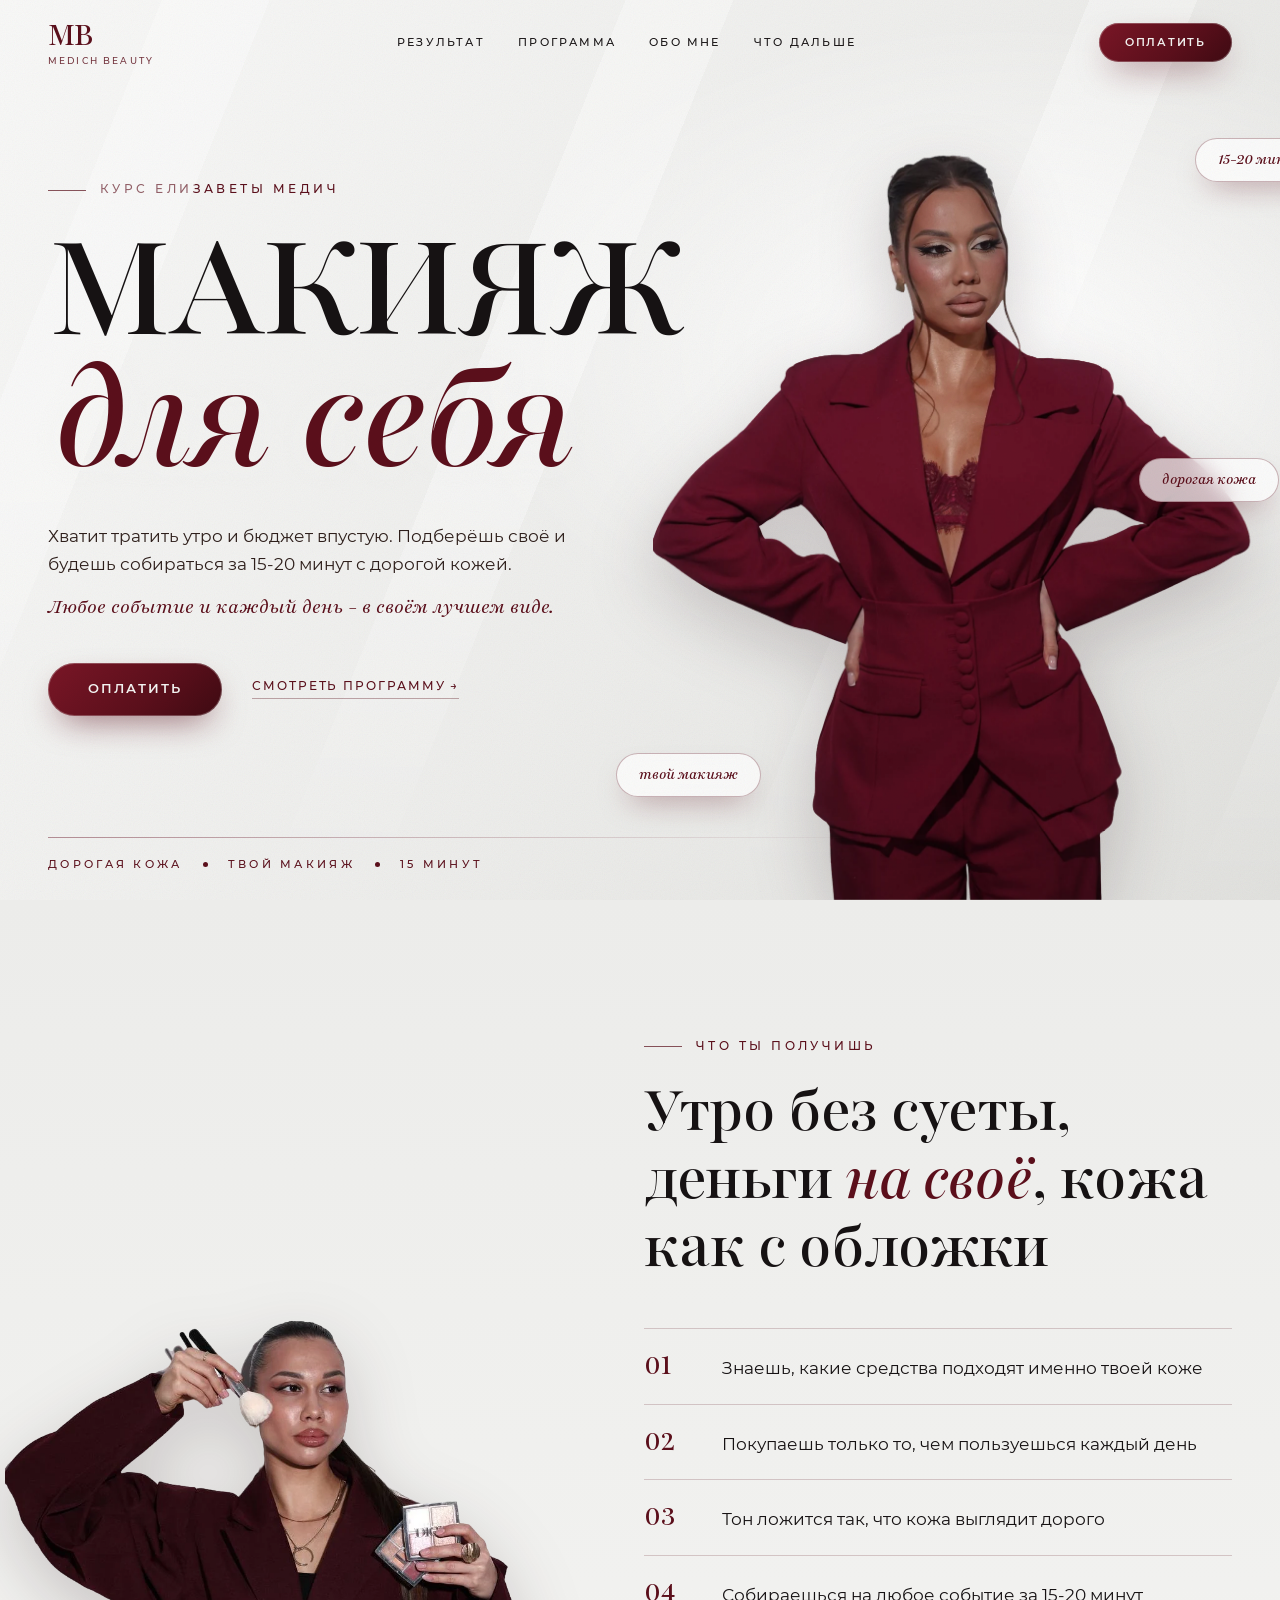
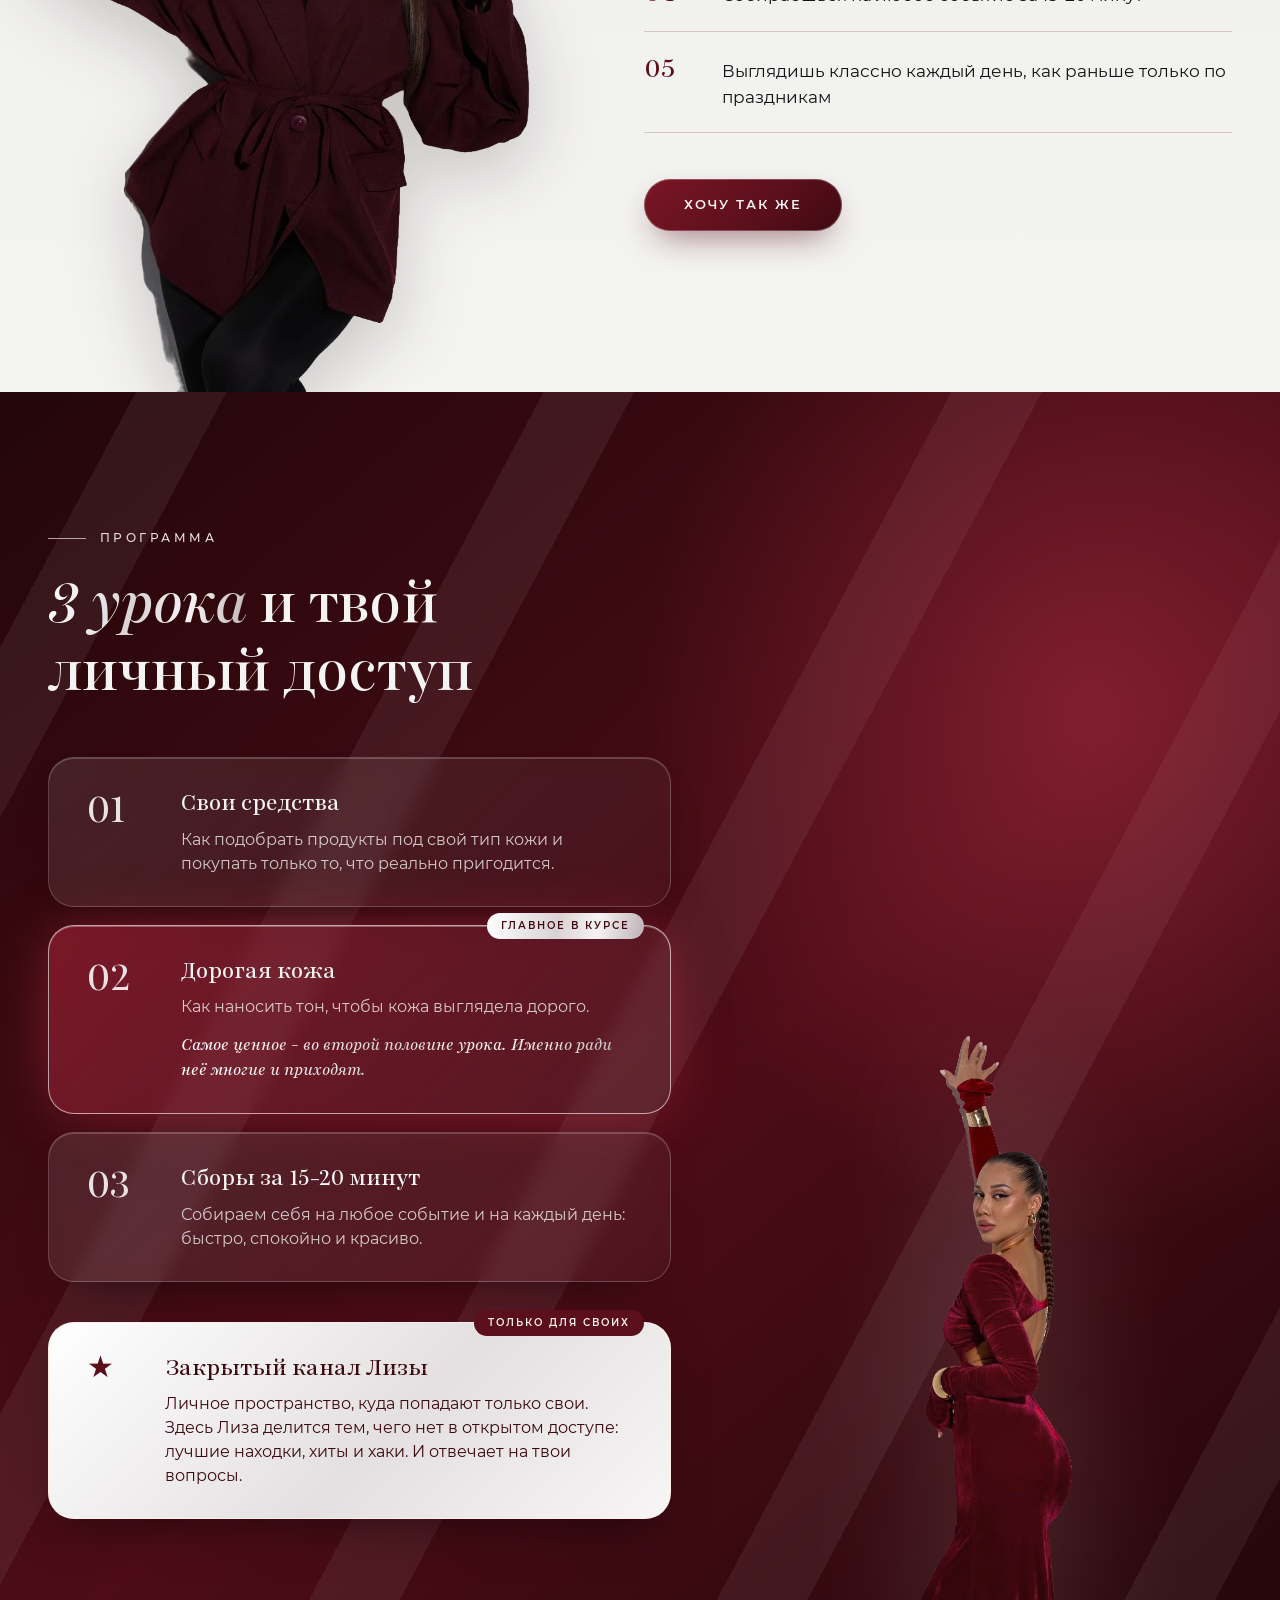
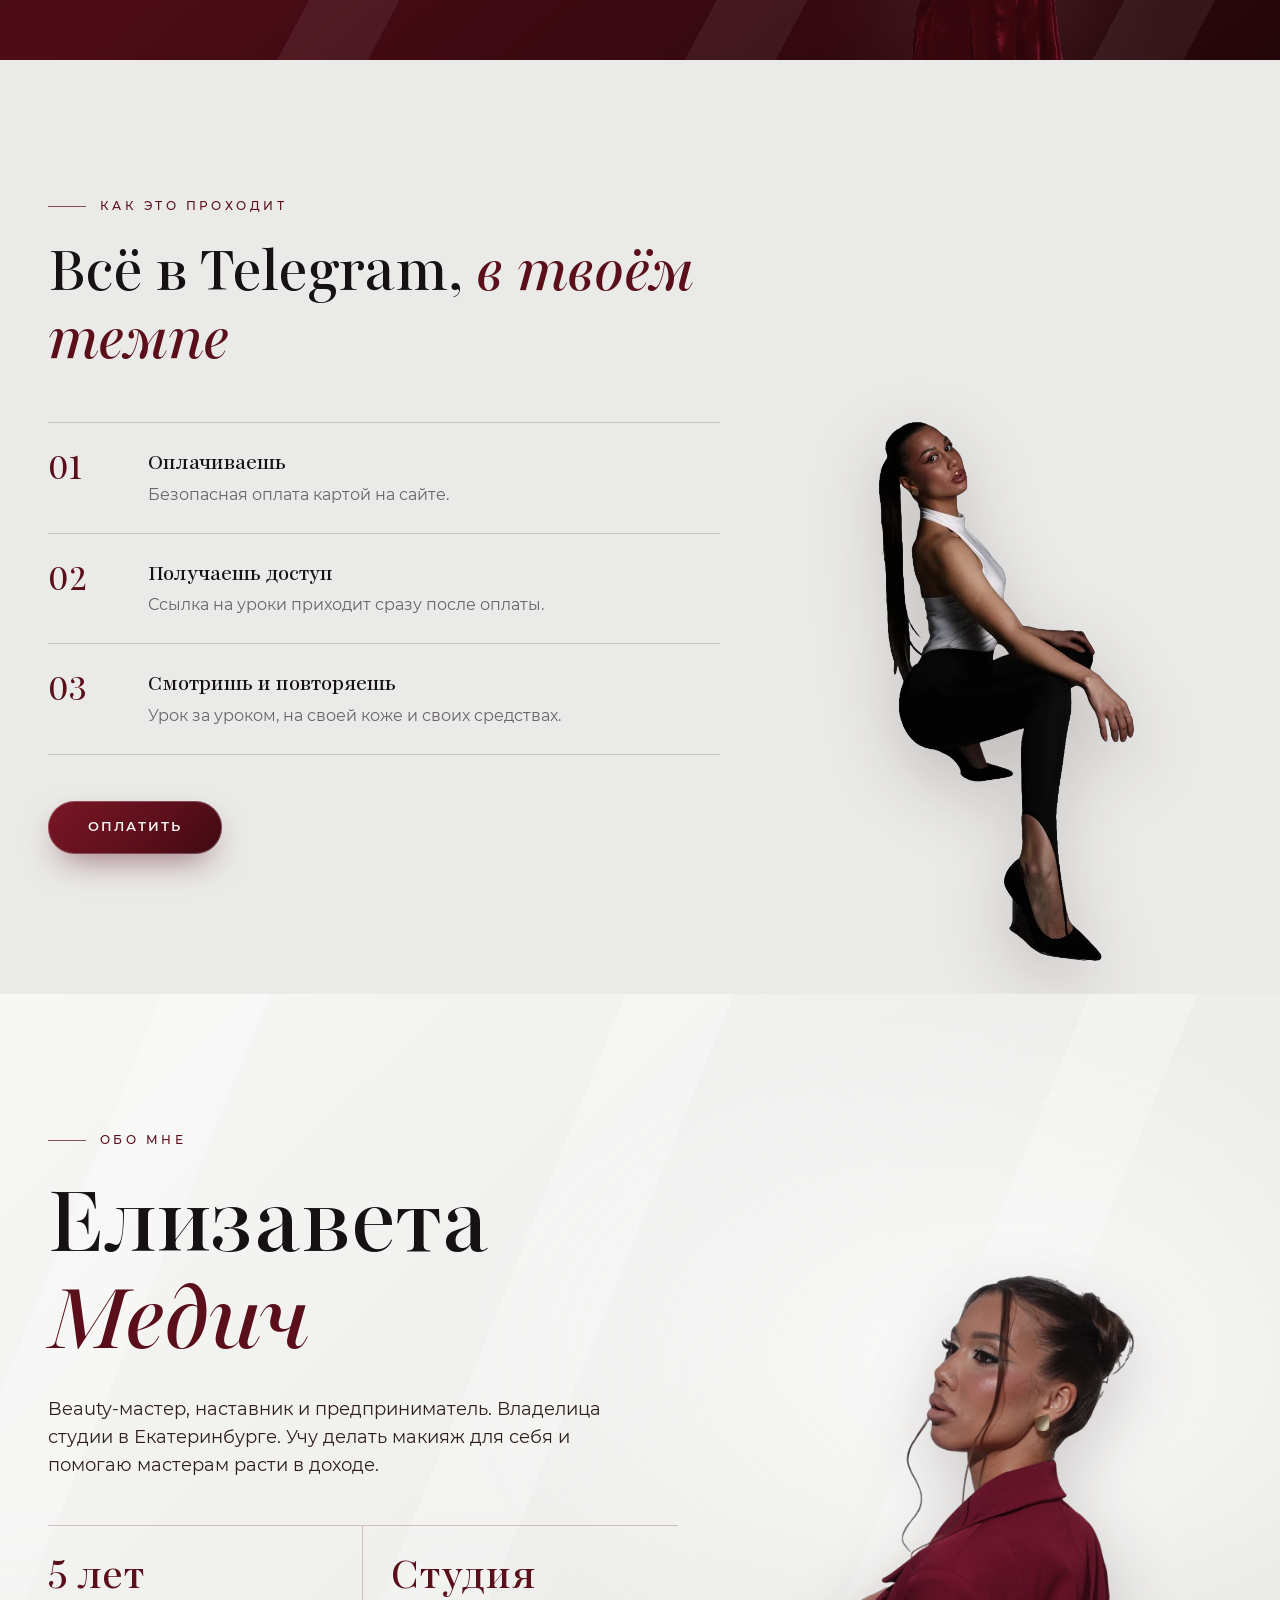
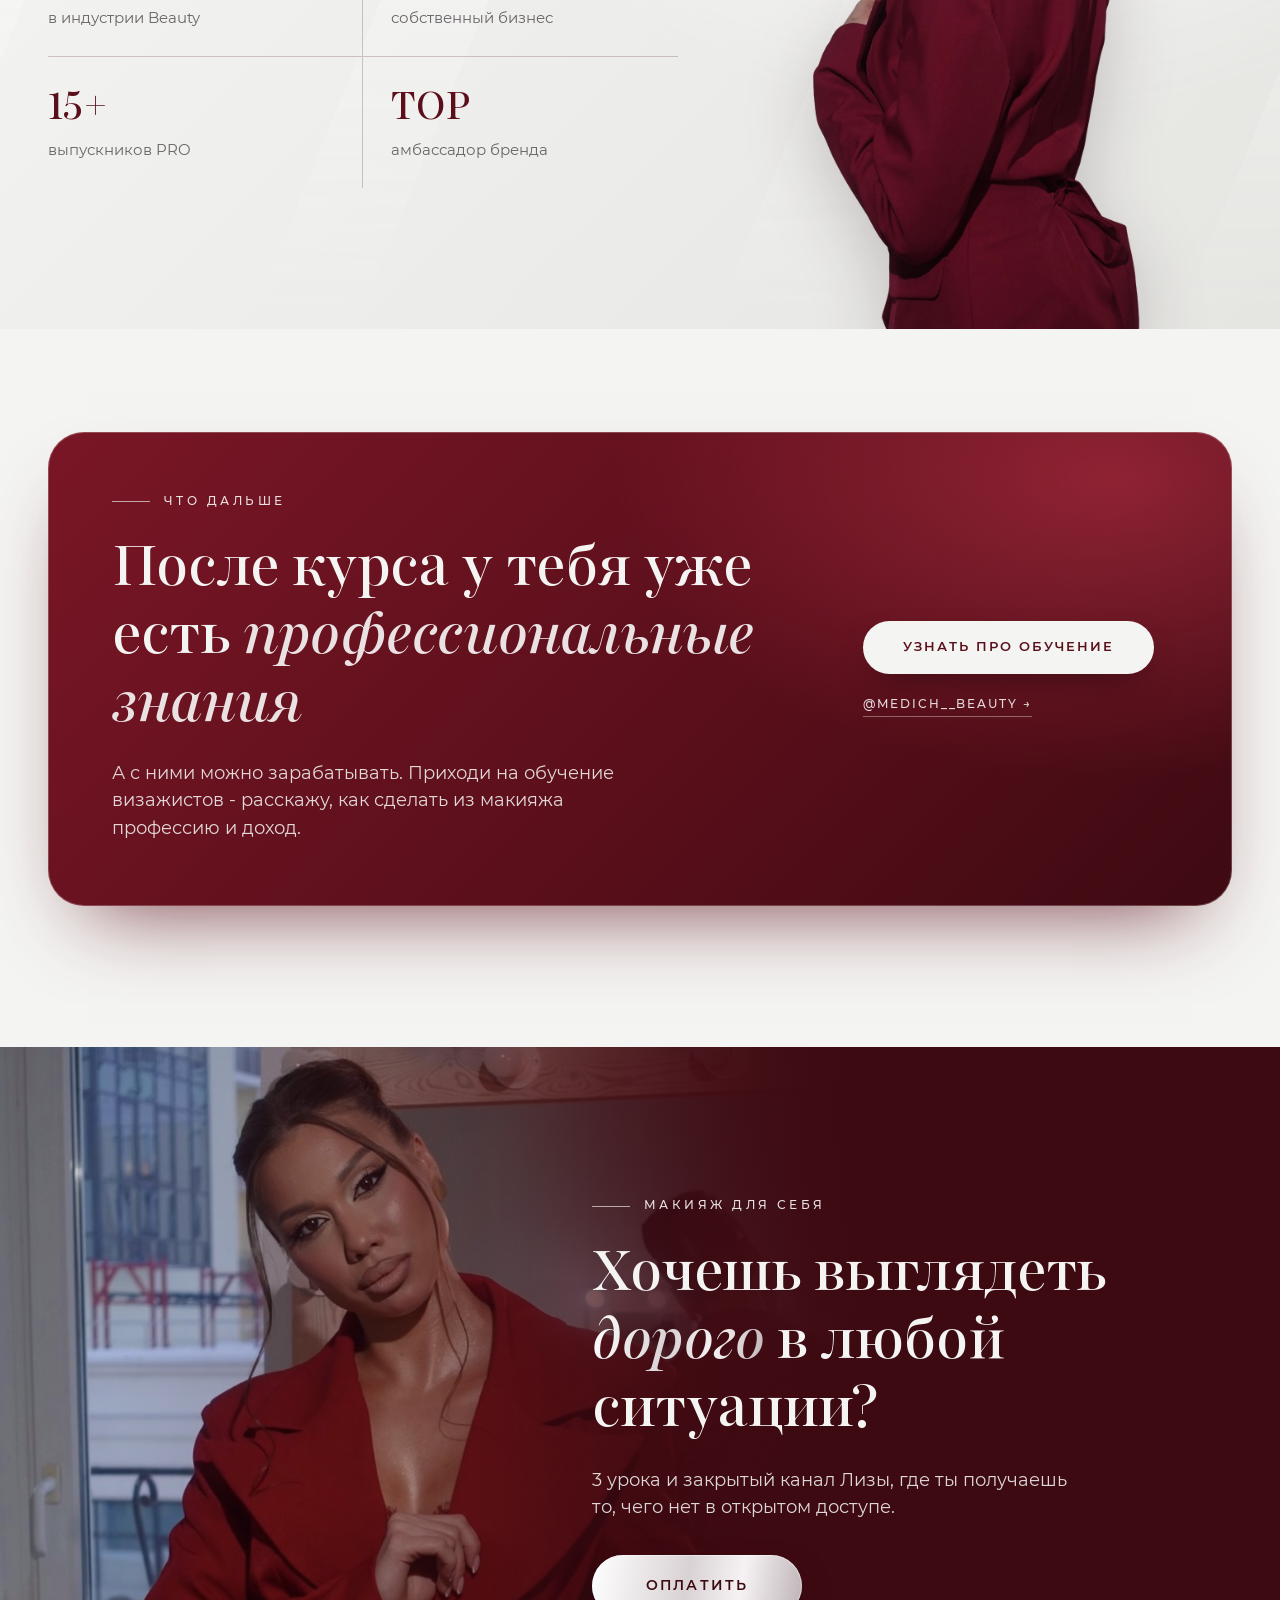
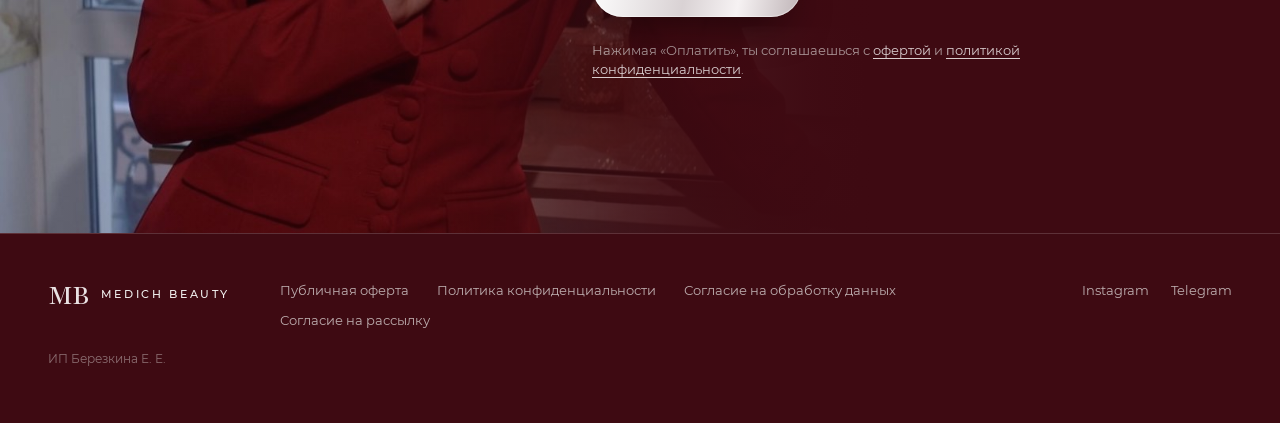
==== commit 68d76b82: "Add files via upload" ====
--- a/index.html
+++ b/index.html
@@ -3,16 +3,15 @@
 <head>
 <meta charset="utf-8">
 <meta name="viewport" content="width=device-width, initial-scale=1">
-<meta name="robots" content="noindex">
 <title>Макияж для себя - Елизавета Медич</title>
 <meta name="description" content="Курс Елизаветы Медич: макияж для себя за 15-20 минут. Подберёшь средства под свою кожу, сэкономишь бюджет и будешь выглядеть дорого в любой ситуации.">
 <meta name="theme-color" content="#F4F4F2">
 <meta property="og:title" content="Макияж для себя - Елизавета Медич">
 <meta property="og:description" content="Утро без суеты, бюджет под контролем, кожа как с обложки. Курс Елизаветы Медич.">
 <meta property="og:type" content="website">
-<meta property="og:image" content="../img/lisa-suit.webp">
-<link rel="icon" href="data:image/svg+xml,%3Csvg xmlns='http://www.w3.org/2000/svg' viewBox='0 0 64 64'%3E%3Crect width='64' height='64' rx='14' fill='%231B1B1D'/%3E%3Ctext x='32' y='43' font-family='Georgia,serif' font-size='30' text-anchor='middle' fill='%23F4F4F2'%3EMB%3C/text%3E%3C/svg%3E">
-<link rel="preload" href="../fonts/PlayfairRomanVF.woff2" as="font" type="font/woff2" crossorigin>
+<meta property="og:image" content="img/lisa-suit.webp">
+<link rel="icon" href="data:image/svg+xml,%3Csvg xmlns='http://www.w3.org/2000/svg' viewBox='0 0 64 64'%3E%3Crect width='64' height='64' rx='14' fill='%235B0F1B'/%3E%3Ctext x='32' y='43' font-family='Georgia,serif' font-size='30' text-anchor='middle' fill='%23F4F4F2'%3EMB%3C/text%3E%3C/svg%3E">
+<link rel="preload" href="fonts/PlayfairRomanVF.woff2" as="font" type="font/woff2" crossorigin>
 <link rel="stylesheet" href="style.css">
 </head>
 <body>
@@ -56,7 +55,7 @@
     </div>
 
     <div class="hero__fig" aria-hidden="false">
-      <img class="cut cut--hero" src="../img/lisa-suit.webp" alt="Елизавета Медич" width="1250" height="1666" fetchpriority="high">
+      <img class="cut cut--hero" src="img/lisa-suit.webp" alt="Елизавета Медич" width="1250" height="1666" fetchpriority="high">
       <span class="tag tag--a">15-20 минут</span>
       <span class="tag tag--b">дорогая кожа</span>
       <span class="tag tag--c">твой макияж</span>
@@ -71,7 +70,7 @@
 <section class="section result" id="result">
   <div class="wrap result__grid">
     <div class="result__fig">
-      <img class="cut cut--blazer" src="../img/lisa-blazer.webp" alt="" width="853" height="1280">
+      <img class="cut cut--blazer" src="img/lisa-blazer.webp" alt="" width="853" height="1280">
     </div>
     <div class="result__body">
       <p class="eyebrow reveal">Что ты получишь</p>
@@ -123,7 +122,7 @@
       </article>
     </div>
 
-    <img class="cut cut--dress" src="../img/lisa-dress.webp" alt="" width="1005" height="1280">
+    <img class="cut cut--dress" src="img/lisa-dress.webp" alt="" width="1005" height="1280">
   </div>
 </section>
 
@@ -141,7 +140,7 @@
       <a class="btn reveal" href="#pay" data-pay>Оплатить</a>
     </div>
     <div class="how__fig">
-      <img class="cut cut--pose" src="../img/lisa-pose.webp" alt="" width="853" height="1280">
+      <img class="cut cut--pose" src="img/lisa-pose.webp" alt="" width="853" height="1280">
     </div>
   </div>
 </section>
@@ -162,7 +161,7 @@
       </div>
     </div>
     <div class="about__fig">
-      <img class="cut cut--profile" src="../img/lisa-profile.webp" alt="Елизавета Медич" width="1250" height="1666">
+      <img class="cut cut--profile" src="img/lisa-profile.webp" alt="Елизавета Медич" width="1250" height="1666">
     </div>
   </div>
 </section>
@@ -206,7 +205,7 @@
         <span class="price__now" id="priceNow"></span>
       </div>
       <a class="btn btn--gold reveal" href="#pay" data-pay-btn id="payBtn">Оплатить</a>
-      <p class="final__note reveal">Нажимая «Оплатить», ты соглашаешься с <a href="../oferta.html" target="_blank">офертой</a> и <a data-doc="privacy" href="#" target="_blank" rel="noopener">политикой конфиденциальности</a>.</p>
+      <p class="final__note reveal">Нажимая «Оплатить», ты соглашаешься с <a href="oferta.html" target="_blank">офертой</a> и <a data-doc="privacy" href="#" target="_blank" rel="noopener">политикой конфиденциальности</a>.</p>
     </div>
   </div>
 </section>
@@ -220,7 +219,7 @@
       <span>Medich Beauty</span>
     </div>
     <div class="foot__links">
-      <a href="../oferta.html">Публичная оферта</a>
+      <a href="oferta.html">Публичная оферта</a>
       <a data-doc="privacy" href="#" target="_blank" rel="noopener">Политика конфиденциальности</a>
       <a data-doc="pd" href="#" target="_blank" rel="noopener">Согласие на обработку данных</a>
       <a data-doc="ads" href="#" target="_blank" rel="noopener">Согласие на рассылку</a>
--- a/style.css
+++ b/style.css
@@ -1,16 +1,16 @@
-@font-face{font-family:"Playfair";src:url("../fonts/PlayfairRomanVF.woff2") format("woff2");font-weight:400 900;font-style:normal;font-display:swap}
-@font-face{font-family:"Playfair";src:url("../fonts/PlayfairItalicVF.woff2") format("woff2");font-weight:400 900;font-style:italic;font-display:swap}
-@font-face{font-family:"Montserrat";src:url("../fonts/Montserrat-Light.woff2") format("woff2");font-weight:300;font-display:swap}
-@font-face{font-family:"Montserrat";src:url("../fonts/Montserrat-Regular.woff2") format("woff2");font-weight:400;font-display:swap}
-@font-face{font-family:"Montserrat";src:url("../fonts/Montserrat-Medium.woff2") format("woff2");font-weight:500;font-display:swap}
-@font-face{font-family:"Montserrat";src:url("../fonts/Montserrat-SemiBold.woff2") format("woff2");font-weight:600;font-display:swap}
+@font-face{font-family:"Playfair";src:url("fonts/PlayfairRomanVF.woff2") format("woff2");font-weight:400 900;font-style:normal;font-display:swap}
+@font-face{font-family:"Playfair";src:url("fonts/PlayfairItalicVF.woff2") format("woff2");font-weight:400 900;font-style:italic;font-display:swap}
+@font-face{font-family:"Montserrat";src:url("fonts/Montserrat-Light.woff2") format("woff2");font-weight:300;font-display:swap}
+@font-face{font-family:"Montserrat";src:url("fonts/Montserrat-Regular.woff2") format("woff2");font-weight:400;font-display:swap}
+@font-face{font-family:"Montserrat";src:url("fonts/Montserrat-Medium.woff2") format("woff2");font-weight:500;font-display:swap}
+@font-face{font-family:"Montserrat";src:url("fonts/Montserrat-SemiBold.woff2") format("woff2");font-weight:600;font-display:swap}
 
 :root{
   --cream:#F4F4F2;--cream2:#EAEAE8;--cream3:#DEDEDB;
-  --wine:#5B0F1B;--wine2:#3A3A3D;--wine3:#1B1B1D;
+  --wine:#5B0F1B;--wine2:#7A1626;--wine3:#3E0A12;
   --ink:#161213;--muted:#6A6567;
-  --rose1:#ECECEB;--rose2:#B8B8B6;--rose3:#8C8C8A;
-  --gold:linear-gradient(100deg,#FFFFFF 0%,#D6D6D4 45%,#F4F4F3 70%,#B9B9B7 100%);
+  --rose1:#E9E1E2;--rose2:#BFA9AD;--rose3:#8A4A57;
+  --gold:linear-gradient(100deg,#FFFFFF 0%,#D9D2D4 45%,#F6F2F3 70%,#BDB2B5 100%);
   --serif:"Playfair","Playfair Display","Didot","Bodoni 72",Georgia,serif;
   --sans:"Montserrat","Helvetica Neue",Arial,sans-serif;
   --r:26px;
@@ -40,32 +40,32 @@
 
 /* ---------- buttons ---------- */
 .btn{display:inline-flex;align-items:center;justify-content:center;gap:12px;font:600 12.5px/1 var(--sans);letter-spacing:.16em;text-transform:uppercase;
-  color:var(--cream);background:linear-gradient(135deg,#3A3A3D,#262628 60%,#1B1B1D);padding:20px 40px;border-radius:999px;
-  box-shadow:0 14px 34px -12px rgba(20,20,22,.45),inset 0 0 0 1px rgba(233,225,226,.28);transition:transform .35s,box-shadow .35s,filter .35s;position:relative;overflow:hidden}
+  color:var(--cream);background:linear-gradient(135deg,var(--wine2),var(--wine) 60%,var(--wine3));padding:20px 40px;border-radius:999px;
+  box-shadow:0 14px 34px -12px rgba(91,15,27,.65),inset 0 0 0 1px rgba(233,225,226,.28);transition:transform .35s,box-shadow .35s,filter .35s;position:relative;overflow:hidden}
 .btn::after{content:"";position:absolute;inset:0;background:linear-gradient(110deg,transparent 30%,rgba(255,255,255,.35) 50%,transparent 70%);transform:translateX(-120%);transition:transform .8s}
-.btn:hover{transform:translateY(-3px);box-shadow:0 20px 40px -12px rgba(20,20,22,.5),inset 0 0 0 1px rgba(233,225,226,.5)}
+.btn:hover{transform:translateY(-3px);box-shadow:0 20px 40px -12px rgba(91,15,27,.7),inset 0 0 0 1px rgba(233,225,226,.5)}
 .btn:hover::after{transform:translateX(120%)}
 .btn--sm{padding:14px 26px;font-size:11px}
 .btn--gold{background:var(--gold);color:var(--wine3);box-shadow:0 18px 40px -14px rgba(0,0,0,.55),inset 0 0 0 1px rgba(255,255,255,.4);padding:24px 54px;font-size:13.5px}
-.btn--light{background:var(--cream);color:#1B1B1D;box-shadow:0 14px 34px -14px rgba(0,0,0,.5)}
-.link{font:500 12px/1 var(--sans);letter-spacing:.16em;text-transform:uppercase;color:#1B1B1D;border-bottom:1px solid rgba(30,30,32,.35);padding-bottom:6px;transition:border-color .3s,gap .3s}
+.btn--light{background:var(--cream);color:var(--wine);box-shadow:0 14px 34px -14px rgba(0,0,0,.5)}
+.link{font:500 12px/1 var(--sans);letter-spacing:.16em;text-transform:uppercase;color:var(--wine);border-bottom:1px solid rgba(91,15,27,.35);padding-bottom:6px;transition:border-color .3s,gap .3s}
 .link:hover{border-color:var(--wine)}
 .link--light{color:var(--rose1);border-color:rgba(233,225,226,.4)}
 .link--light:hover{border-color:var(--rose1)}
 
 /* ---------- header ---------- */
 .top{position:fixed;inset:0 0 auto 0;z-index:80;transition:background .4s,box-shadow .4s,backdrop-filter .4s}
-.top.is-scrolled{background:rgba(244,244,242,.82);backdrop-filter:blur(16px);-webkit-backdrop-filter:blur(16px);box-shadow:0 1px 0 rgba(30,30,32,.12)}
+.top.is-scrolled{background:rgba(244,244,242,.82);backdrop-filter:blur(16px);-webkit-backdrop-filter:blur(16px);box-shadow:0 1px 0 rgba(91,15,27,.12)}
 .top__in{display:flex;align-items:center;justify-content:space-between;gap:24px;height:84px}
 .logo{display:flex;flex-direction:column;align-items:flex-start;line-height:1;color:var(--wine)}
 .logo__mb{font-family:var(--serif);font-weight:500;font-size:34px;letter-spacing:-.02em}
 .logo__t{font:500 9px/1 var(--sans);letter-spacing:.24em;text-transform:uppercase;margin-top:3px;opacity:.85}
 .menu{display:flex;gap:clamp(18px,2.6vw,38px)}
 .menu a{font:500 11px/1 var(--sans);letter-spacing:.2em;text-transform:uppercase;color:var(--ink);position:relative;padding:8px 0}
-.menu a::after{content:"";position:absolute;left:0;bottom:0;width:100%;height:1px;background:#1B1B1D;transform:scaleX(0);transform-origin:left;transition:transform .35s}
+.menu a::after{content:"";position:absolute;left:0;bottom:0;width:100%;height:1px;background:var(--wine);transform:scaleX(0);transform-origin:left;transition:transform .35s}
 .menu a:hover::after{transform:scaleX(1)}
-.burger{display:none;width:44px;height:44px;border:1px solid rgba(30,30,32,.3);border-radius:50%;background:transparent;position:relative;cursor:pointer}
-.burger span{position:absolute;left:13px;right:13px;height:1.5px;background:#1B1B1D;transition:transform .3s,top .3s}
+.burger{display:none;width:44px;height:44px;border:1px solid rgba(91,15,27,.3);border-radius:50%;background:transparent;position:relative;cursor:pointer}
+.burger span{position:absolute;left:13px;right:13px;height:1.5px;background:var(--wine);transition:transform .3s,top .3s}
 .burger span:first-child{top:18px}.burger span:last-child{top:25px}
 .burger[aria-expanded="true"] span:first-child{top:21px;transform:rotate(45deg)}
 .burger[aria-expanded="true"] span:last-child{top:21px;transform:rotate(-45deg)}
@@ -92,15 +92,15 @@
 .hero__fig{position:absolute;right:max(1vw,calc((100vw - 1280px)/2 - 30px));bottom:0;width:min(48vw,740px);z-index:2;pointer-events:none}
 .cut{width:100%;height:auto;filter:drop-shadow(0 24px 34px rgba(40,18,24,.2))}
 .cut--hero{will-change:transform}
-.tag{position:absolute;z-index:5;font:italic 500 clamp(14px,1.25vw,18px)/1 var(--serif);color:#1B1B1D;padding:13px 22px;border-radius:999px;
-  background:rgba(255,255,255,.72);backdrop-filter:blur(10px);-webkit-backdrop-filter:blur(10px);border:1px solid rgba(30,30,32,.3);
-  box-shadow:0 14px 30px -14px rgba(30,30,32,.5);animation:float 7s ease-in-out infinite;white-space:nowrap}
+.tag{position:absolute;z-index:5;font:italic 500 clamp(14px,1.25vw,18px)/1 var(--serif);color:var(--wine);padding:13px 22px;border-radius:999px;
+  background:rgba(255,255,255,.72);backdrop-filter:blur(10px);-webkit-backdrop-filter:blur(10px);border:1px solid rgba(91,15,27,.3);
+  box-shadow:0 14px 30px -14px rgba(91,15,27,.5);animation:float 7s ease-in-out infinite;white-space:nowrap}
 .tag--a{top:7%;right:-10%}
 .tag--b{top:46%;right:-2%;animation-delay:-2.3s}
 .tag--c{top:82%;left:-6%;animation-delay:-4.6s}
 @keyframes float{0%,100%{transform:translateY(0)}50%{transform:translateY(-12px)}}
-.hero__foot{position:absolute;left:0;right:0;bottom:30px;z-index:3;display:flex;align-items:center;gap:20px;font:500 11px/1 var(--sans);letter-spacing:.3em;text-transform:uppercase;color:#1B1B1D;max-width:1280px;margin:0 auto;padding:0 clamp(20px,4vw,48px)}
-.hero__foot i{width:5px;height:5px;border-radius:50%;background:#1B1B1D}
+.hero__foot{position:absolute;left:0;right:0;bottom:30px;z-index:3;display:flex;align-items:center;gap:20px;font:500 11px/1 var(--sans);letter-spacing:.3em;text-transform:uppercase;color:var(--wine);max-width:1280px;margin:0 auto;padding:0 clamp(20px,4vw,48px)}
+.hero__foot i{width:5px;height:5px;border-radius:50%;background:var(--wine)}
 .hero__foot::before{content:"";position:absolute;left:clamp(20px,4vw,48px);right:clamp(20px,4vw,48px);top:-22px;height:1px;background:linear-gradient(90deg,var(--rose3),transparent 70%);opacity:.6}
 
 /* ---------- sections ---------- */
@@ -114,16 +114,16 @@
 .result__body{padding-bottom:20px}
 .result__body .h2{margin-bottom:46px;max-width:760px}
 .ticks{margin-bottom:46px}
-.ticks li{display:flex;gap:26px;align-items:baseline;padding:22px 0;border-top:1px solid rgba(30,30,32,.2)}
-.ticks li:last-child{border-bottom:1px solid rgba(30,30,32,.2)}
+.ticks li{display:flex;gap:26px;align-items:baseline;padding:22px 0;border-top:1px solid rgba(91,15,27,.2)}
+.ticks li:last-child{border-bottom:1px solid rgba(91,15,27,.2)}
 .ticks b{font:500 clamp(26px,2.4vw,36px)/1 var(--serif);color:var(--wine);min-width:52px}
 .ticks span{font-size:clamp(16px,1.35vw,19.5px);line-height:1.5}
 
 /* program */
-.dark{background:linear-gradient(140deg,#19191B 0%,#343436 55%,#19191B 100%);color:var(--cream);overflow:hidden}
+.dark{background:linear-gradient(140deg,#230609 0%,#4D0C17 55%,#230609 100%);color:var(--cream);overflow:hidden}
 .shade{position:absolute;inset:0;pointer-events:none;
   background:
-   radial-gradient(50% 60% at 85% 25%,rgba(255,255,255,.14),transparent 70%),
+   radial-gradient(50% 60% at 85% 25%,rgba(215,60,85,.38),transparent 70%),
    repeating-linear-gradient(118deg,transparent 0 120px,rgba(233,225,226,.07) 120px 200px,transparent 200px 360px)}
 .program{padding-bottom:0}
 .program .wrap{display:grid;grid-template-columns:1.1fr .9fr;grid-template-areas:"head fig" "lessons fig";column-gap:clamp(20px,4vw,60px);position:relative}
@@ -137,12 +137,12 @@
 .lesson h3{font:500 clamp(21px,2vw,28px)/1.15 var(--serif);color:var(--cream);margin-bottom:10px}
 .lesson p{font-size:15.5px;color:rgba(244,244,242,.8)}
 .lesson__hint{margin-top:14px;font:italic 500 clamp(16px,1.4vw,19px)/1.4 var(--serif)!important;background:var(--gold);-webkit-background-clip:text;background-clip:text;color:transparent!important;-webkit-text-fill-color:transparent}
-.lesson--hot{border-color:rgba(233,225,226,.7);background:linear-gradient(135deg,rgba(255,255,255,.2),rgba(255,255,255,.05));box-shadow:inset 0 1px 0 rgba(255,255,255,.3),0 0 60px -12px rgba(255,255,255,.22)}
+.lesson--hot{border-color:rgba(233,225,226,.7);background:linear-gradient(135deg,rgba(190,40,65,.5),rgba(255,255,255,.05));box-shadow:inset 0 1px 0 rgba(255,255,255,.3),0 0 60px -12px rgba(205,50,75,.65)}
 .lesson--hot::after{content:"главное в курсе";position:absolute;top:-13px;right:26px;font:600 10px/1 var(--sans);letter-spacing:.2em;text-transform:uppercase;color:var(--wine3);background:var(--gold);padding:8px 14px;border-radius:999px}
 .lesson--bonus{grid-template-columns:auto 1fr;position:relative;margin-top:22px;background:linear-gradient(135deg,#FFFFFF,#E4E0E1 55%,#F7F5F5);border-color:rgba(255,240,230,.9);box-shadow:0 20px 50px -18px rgba(0,0,0,.5)}
-.lesson--bonus h3,.lesson--bonus p{color:#1B1B1D!important}
-.lesson--bonus .lesson__n{color:#1B1B1D;grid-row:auto;font-size:30px;min-width:48px}
-.lesson--bonus::after{content:"только для своих";position:absolute;top:-13px;right:26px;font:600 10px/1 var(--sans);letter-spacing:.2em;text-transform:uppercase;color:var(--cream);background:#1B1B1D;padding:8px 14px;border-radius:999px}
+.lesson--bonus h3,.lesson--bonus p{color:var(--wine3)!important}
+.lesson--bonus .lesson__n{color:var(--wine);grid-row:auto;font-size:30px;min-width:48px}
+.lesson--bonus::after{content:"только для своих";position:absolute;top:-13px;right:26px;font:600 10px/1 var(--sans);letter-spacing:.2em;text-transform:uppercase;color:var(--cream);background:var(--wine);padding:8px 14px;border-radius:999px}
 .cut--dress{grid-area:fig;align-self:end;justify-self:center;width:min(140%,780px);margin:0 -8% -2px 0;filter:drop-shadow(0 0 70px rgba(255,255,255,.16))}
 
 /* how */
@@ -150,8 +150,8 @@
 .how__grid{display:grid;grid-template-columns:1.2fr .8fr;gap:clamp(20px,5vw,80px);align-items:end}
 .how__body .h2{margin-bottom:48px}
 .steps{margin-bottom:46px;display:grid;gap:0}
-.steps li{display:flex;gap:30px;padding:26px 0;border-top:1px solid rgba(30,30,32,.2)}
-.steps li:last-child{border-bottom:1px solid rgba(30,30,32,.2)}
+.steps li{display:flex;gap:30px;padding:26px 0;border-top:1px solid rgba(91,15,27,.2)}
+.steps li:last-child{border-bottom:1px solid rgba(91,15,27,.2)}
 .steps b{font:500 clamp(30px,3vw,46px)/1 var(--serif);color:var(--wine);min-width:70px}
 .steps h3{font:500 clamp(20px,1.8vw,26px)/1.2 var(--serif);margin-bottom:6px}
 .steps p{color:var(--muted);font-size:15.5px}
@@ -164,8 +164,8 @@
 .about__body{padding-bottom:clamp(84px,11vw,168px);align-self:center}
 .about__lead{font-size:clamp(16px,1.4vw,20px);max-width:560px;margin:28px 0 46px;color:#2E1F1B}
 .stats{display:grid;grid-template-columns:1fr 1fr;max-width:640px}
-.stat{padding:26px 24px 26px 0;border-top:1px solid rgba(30,30,32,.22)}
-.stat:nth-child(odd){border-right:1px solid rgba(30,30,32,.22);padding-right:24px}
+.stat{padding:26px 24px 26px 0;border-top:1px solid rgba(91,15,27,.22)}
+.stat:nth-child(odd){border-right:1px solid rgba(91,15,27,.22);padding-right:24px}
 .stat:nth-child(even){padding-left:28px}
 .stat b{display:block;font:500 clamp(34px,3.6vw,56px)/1 var(--serif);color:var(--wine);margin-bottom:8px}
 .stat span{font-size:15px;color:var(--muted)}
@@ -176,7 +176,7 @@
 .reviews{background:var(--cream)}
 .reviews .h2{margin-bottom:50px}
 .reviews__list{display:grid;grid-template-columns:repeat(auto-fit,minmax(280px,1fr));gap:22px}
-.rev{padding:30px;border-radius:var(--r);background:rgba(255,255,255,.55);border:1px solid rgba(30,30,32,.2);box-shadow:0 24px 50px -34px rgba(30,30,32,.5)}
+.rev{padding:30px;border-radius:var(--r);background:rgba(255,255,255,.55);border:1px solid rgba(91,15,27,.2);box-shadow:0 24px 50px -34px rgba(91,15,27,.5)}
 .rev p{font:italic 500 19px/1.5 var(--serif);margin-bottom:18px}
 .rev b{font:600 11px/1 var(--sans);letter-spacing:.22em;text-transform:uppercase;color:var(--wine)}
 .rev img{border-radius:18px;margin-bottom:18px}
@@ -184,17 +184,17 @@
 /* next */
 .next{background:var(--cream);padding-top:clamp(60px,8vw,110px)}
 .next__card{display:grid;grid-template-columns:1.4fr .6fr;gap:40px;align-items:center;padding:clamp(34px,5vw,76px);border-radius:36px;color:var(--cream);
-  background:radial-gradient(60% 90% at 90% 10%,rgba(255,255,255,.14),transparent 70%),linear-gradient(135deg,#3A3A3D,#2A2A2C 55%,#1B1B1D);
-  box-shadow:0 40px 80px -40px rgba(20,20,22,.6),inset 0 0 0 1px rgba(233,225,226,.25)}
+  background:radial-gradient(60% 90% at 90% 10%,rgba(215,60,85,.45),transparent 70%),linear-gradient(135deg,var(--wine2),var(--wine) 55%,var(--wine3));
+  box-shadow:0 40px 80px -40px rgba(91,15,27,.8),inset 0 0 0 1px rgba(233,225,226,.25)}
 .next__text{margin-top:22px;font-size:clamp(16px,1.4vw,19px);color:rgba(244,244,242,.88);max-width:560px}
 .next__btns{display:flex;flex-direction:column;align-items:flex-start;gap:24px}
 
 /* final */
 .final{position:relative;overflow:hidden;background:var(--wine3);color:var(--cream);padding:clamp(90px,12vw,180px) 0}
-.final__bg{position:absolute;inset:0;background:#1B1B1D}
-.final__bg::before{content:"";position:absolute;inset:0 auto 0 0;width:68%;background:url("../img/lisa-mirror.jpg") center 18%/cover no-repeat;
+.final__bg{position:absolute;inset:0;background:#3E0A12}
+.final__bg::before{content:"";position:absolute;inset:0 auto 0 0;width:68%;background:url("img/lisa-mirror.jpg") center 18%/cover no-repeat;
   -webkit-mask-image:linear-gradient(90deg,#000 45%,transparent 100%);mask-image:linear-gradient(90deg,#000 45%,transparent 100%)}
-.final__bg::after{content:"";position:absolute;inset:0;background:linear-gradient(90deg,rgba(27,27,29,.05) 0%,rgba(27,27,29,.35) 40%,rgba(27,27,29,.92) 64%)}
+.final__bg::after{content:"";position:absolute;inset:0;background:linear-gradient(90deg,rgba(62,10,18,.05) 0%,rgba(62,10,18,.35) 40%,rgba(62,10,18,.92) 64%)}
 .final__in{position:relative;display:flex;justify-content:flex-end}
 .final__box{width:min(100%,640px)}
 .final .h2{margin-bottom:24px}
@@ -225,9 +225,9 @@
 /* ---------- tablet / mobile ---------- */
 @media (max-width:980px){
   .menu{position:fixed;inset:84px 0 auto 0;flex-direction:column;gap:0;background:rgba(244,244,242,.97);backdrop-filter:blur(16px);padding:10px 24px 26px;
-    transform:translateY(-12px);opacity:0;pointer-events:none;transition:.3s;box-shadow:0 30px 40px -30px rgba(30,30,32,.4)}
+    transform:translateY(-12px);opacity:0;pointer-events:none;transition:.3s;box-shadow:0 30px 40px -30px rgba(91,15,27,.4)}
   .menu.is-open{transform:none;opacity:1;pointer-events:auto}
-  .menu a{padding:18px 0;border-bottom:1px solid rgba(30,30,32,.12);font-size:12px}
+  .menu a{padding:18px 0;border-bottom:1px solid rgba(91,15,27,.12);font-size:12px}
   .burger{display:block}
   .top__in .btn--sm{margin-left:auto}
   .hero{padding-top:96px}
@@ -248,7 +248,7 @@
   .about__body{padding-bottom:30px;order:1}.about__fig{order:2}.cut--profile{transform:none;width:min(92%,520px)}
   .stats{max-width:none}
   .final__bg::before{inset:0 0 auto 0;width:100%;height:min(112vw,640px);-webkit-mask-image:linear-gradient(180deg,#000 50%,transparent 100%);mask-image:linear-gradient(180deg,#000 50%,transparent 100%)}
-  .final__bg::after{background:linear-gradient(180deg,rgba(27,27,29,0) 0%,rgba(27,27,29,.55) 38%,rgba(27,27,29,.97) 58%)}
+  .final__bg::after{background:linear-gradient(180deg,rgba(62,10,18,0) 0%,rgba(62,10,18,.55) 38%,rgba(62,10,18,.97) 58%)}
   .final{padding-top:min(88vw,520px)}
   .final__in{justify-content:flex-start}
   .foot__in{grid-template-columns:1fr}
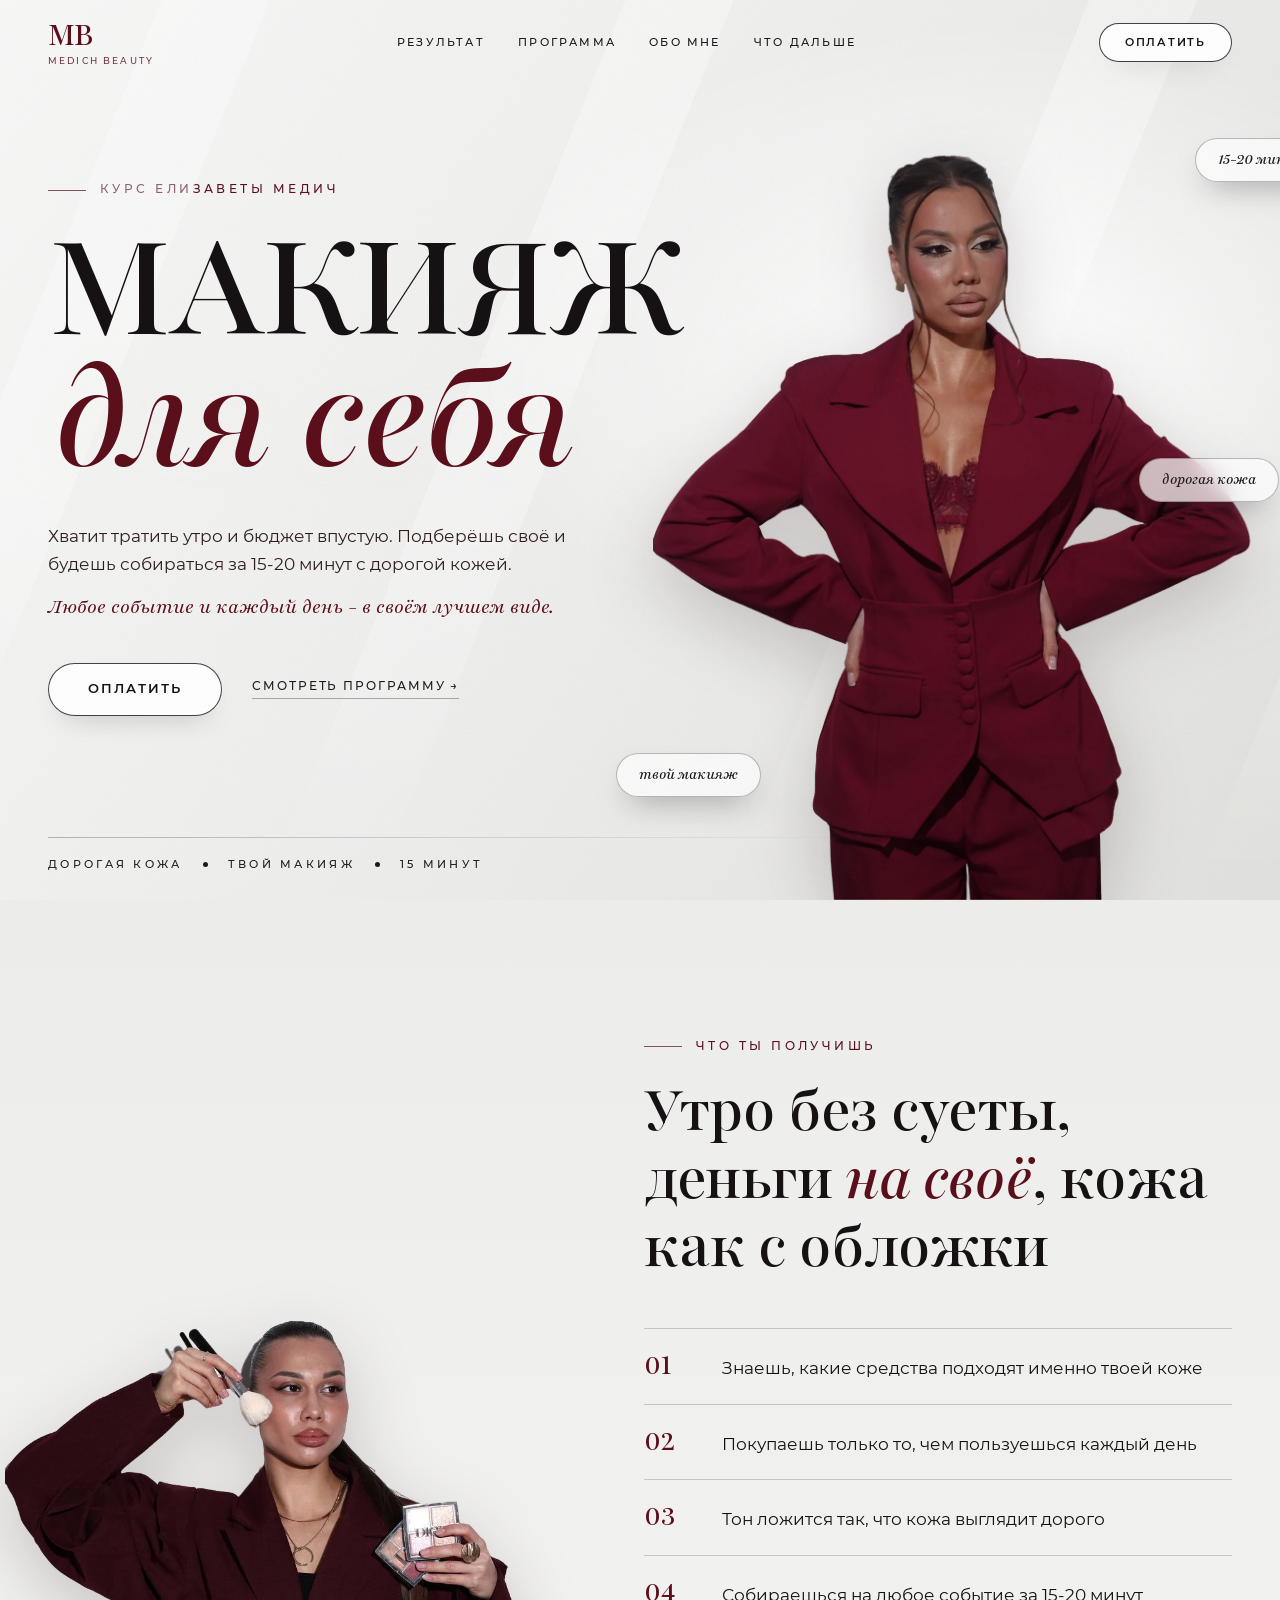
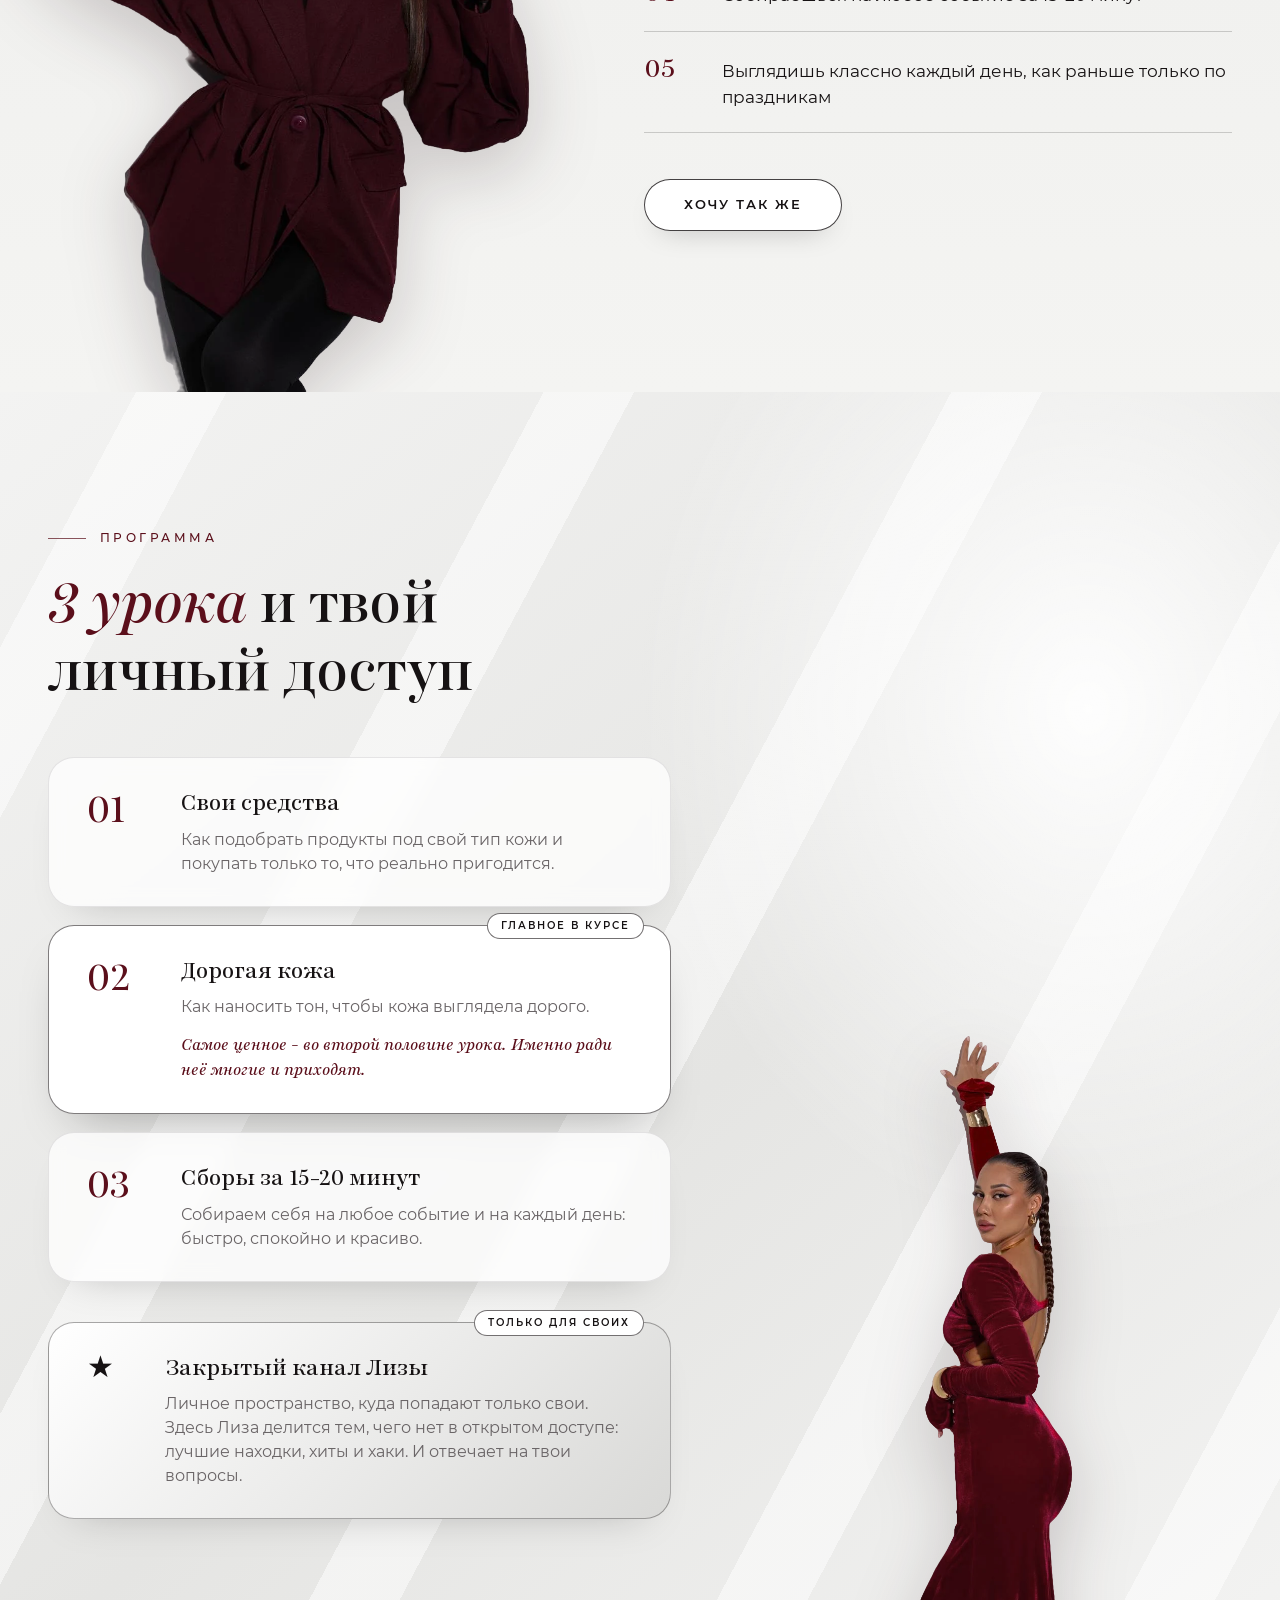
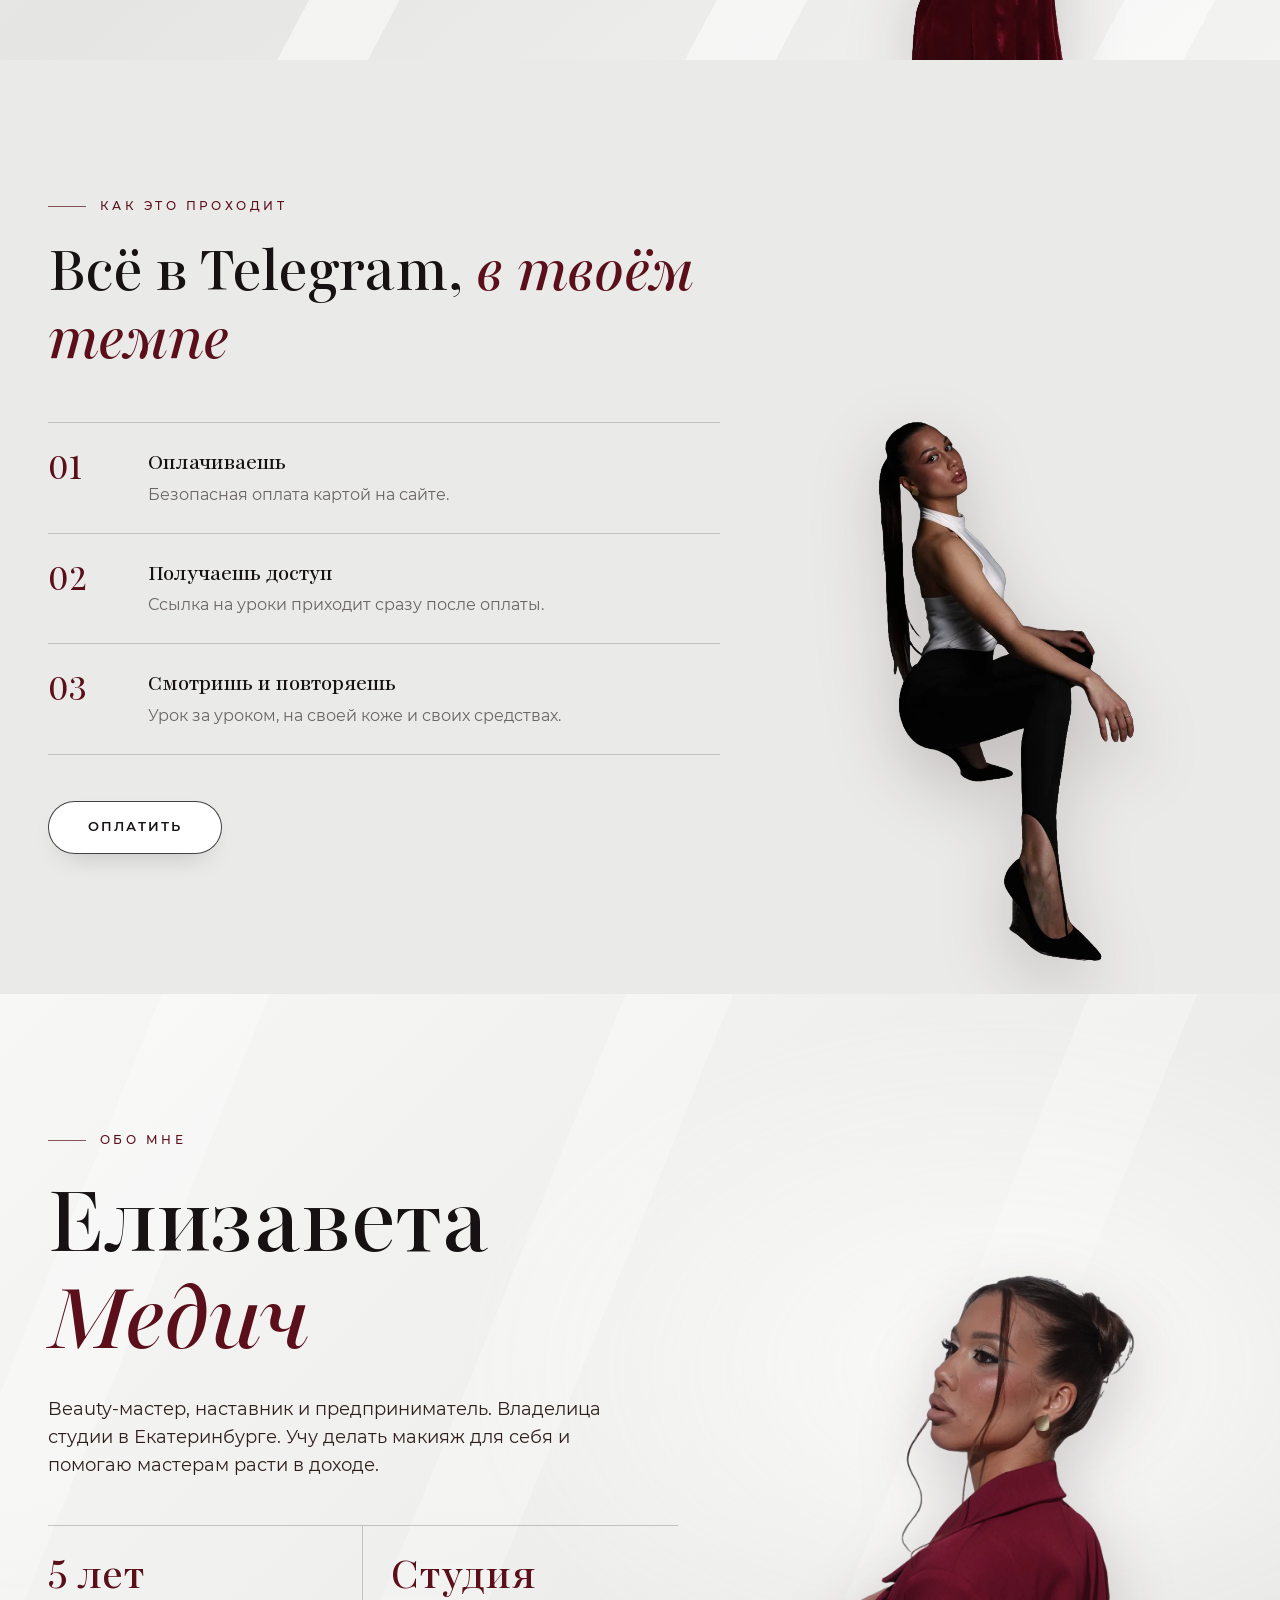
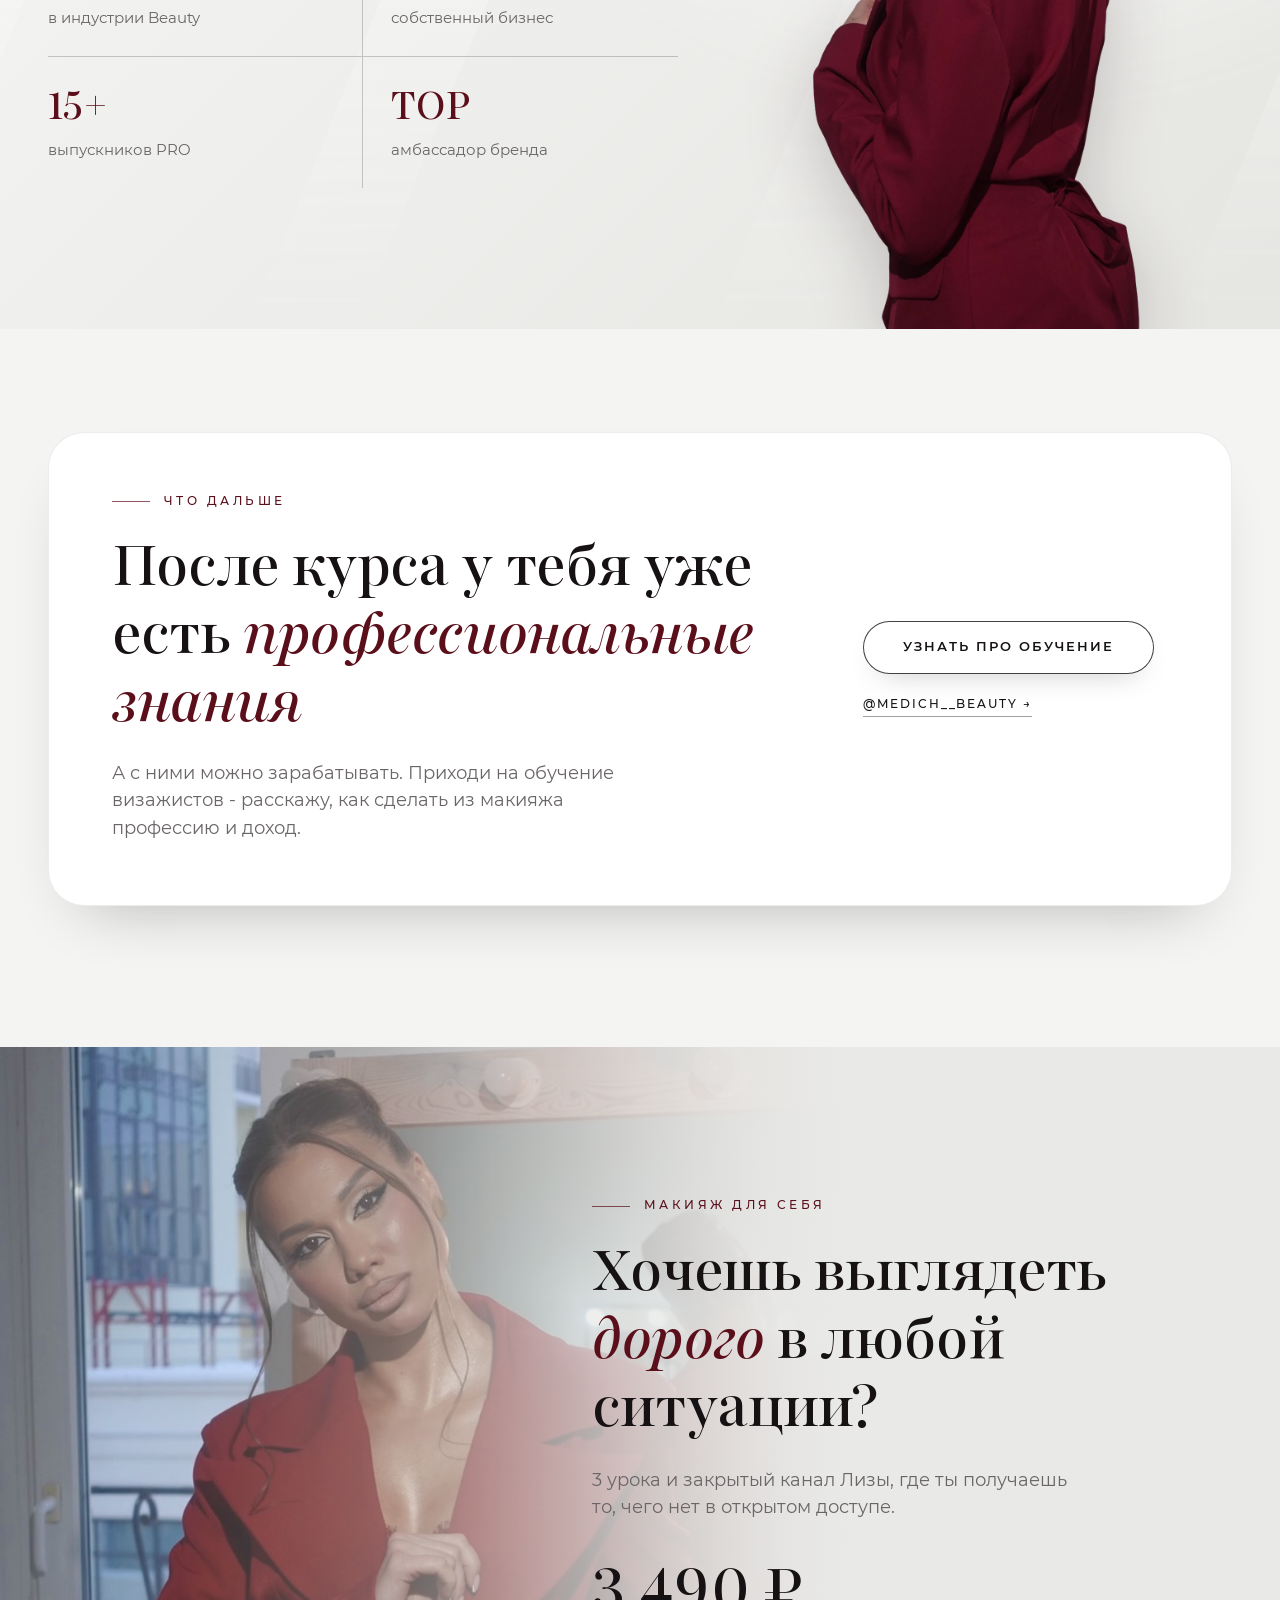
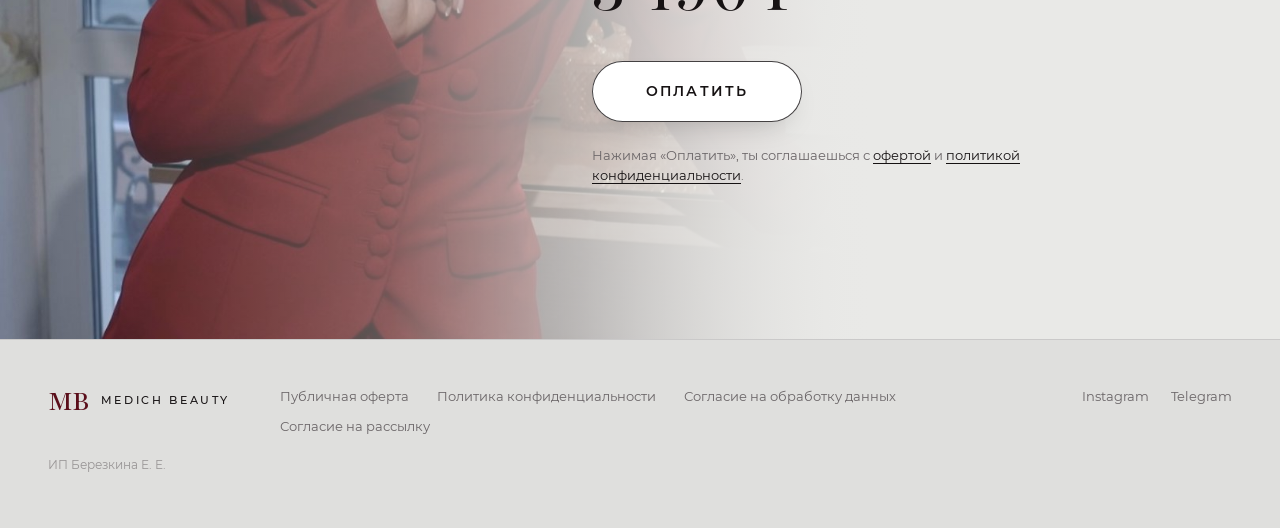
==== commit b112ee82: "Replace style.css with v2.css in index.htmlMain page uses grey/white theme (v2.css)" ====
--- a/index.html
+++ b/index.html
@@ -12,7 +12,7 @@
 <meta property="og:image" content="img/lisa-suit.webp">
 <link rel="icon" href="data:image/svg+xml,%3Csvg xmlns='http://www.w3.org/2000/svg' viewBox='0 0 64 64'%3E%3Crect width='64' height='64' rx='14' fill='%235B0F1B'/%3E%3Ctext x='32' y='43' font-family='Georgia,serif' font-size='30' text-anchor='middle' fill='%23F4F4F2'%3EMB%3C/text%3E%3C/svg%3E">
 <link rel="preload" href="fonts/PlayfairRomanVF.woff2" as="font" type="font/woff2" crossorigin>
-<link rel="stylesheet" href="style.css">
+<link rel="stylesheet" href="v2.css">
 </head>
 <body>
 
--- a/v2.css
+++ b/v2.css
@@ -0,0 +1,306 @@
+@font-face{font-family:"Playfair";src:url("fonts/PlayfairRomanVF.woff2") format("woff2");font-weight:400 900;font-style:normal;font-display:swap}
+@font-face{font-family:"Playfair";src:url("fonts/PlayfairItalicVF.woff2") format("woff2");font-weight:400 900;font-style:italic;font-display:swap}
+@font-face{font-family:"Montserrat";src:url("fonts/Montserrat-Light.woff2") format("woff2");font-weight:300;font-display:swap}
+@font-face{font-family:"Montserrat";src:url("fonts/Montserrat-Regular.woff2") format("woff2");font-weight:400;font-display:swap}
+@font-face{font-family:"Montserrat";src:url("fonts/Montserrat-Medium.woff2") format("woff2");font-weight:500;font-display:swap}
+@font-face{font-family:"Montserrat";src:url("fonts/Montserrat-SemiBold.woff2") format("woff2");font-weight:600;font-display:swap}
+
+:root{
+  --cream:#F4F4F2;--cream2:#EAEAE8;--cream3:#DEDEDB;
+  --wine:#5B0F1B;--wine2:#3A3A3D;--wine3:#1B1B1D;
+  --ink:#161213;--muted:#6A6567;
+  --rose1:#ECECEB;--rose2:#B8B8B6;--rose3:#8C8C8A;
+  --gold:linear-gradient(100deg,#FFFFFF 0%,#D6D6D4 45%,#F4F4F3 70%,#B9B9B7 100%);
+  --serif:"Playfair","Playfair Display","Didot","Bodoni 72",Georgia,serif;
+  --sans:"Montserrat","Helvetica Neue",Arial,sans-serif;
+  --r:26px;
+}
+body,h1,h2,h3,b,.tag,.lesson__n,.price{font-feature-settings:"lnum" 1,"kern" 1;font-variant-numeric:lining-nums}
+*{box-sizing:border-box;margin:0;padding:0}
+html{scroll-behavior:smooth;-webkit-text-size-adjust:100%}
+body{font-family:var(--sans);font-weight:400;color:var(--ink);background:var(--cream);line-height:1.55;overflow-x:hidden;-webkit-font-smoothing:antialiased}
+body::after{content:"";position:fixed;inset:0;pointer-events:none;z-index:90;opacity:.07;mix-blend-mode:multiply;
+  background-image:url("data:image/svg+xml,%3Csvg xmlns='http://www.w3.org/2000/svg' width='180' height='180'%3E%3Cfilter id='n'%3E%3CfeTurbulence type='fractalNoise' baseFrequency='.9' numOctaves='2' stitchTiles='stitch'/%3E%3C/filter%3E%3Crect width='100%25' height='100%25' filter='url(%23n)'/%3E%3C/svg%3E")}
+img{max-width:100%;display:block}
+a{color:inherit;text-decoration:none}
+ul,ol{list-style:none}
+[hidden]{display:none!important}
+.wrap{width:100%;max-width:1280px;margin:0 auto;padding:0 clamp(20px,4vw,48px)}
+
+/* ---------- type ---------- */
+.eyebrow{font:500 11.5px/1 var(--sans);letter-spacing:.3em;text-transform:uppercase;color:var(--wine);display:flex;align-items:center;gap:14px;margin-bottom:26px}
+.eyebrow::before{content:"";width:38px;height:1px;background:currentColor;opacity:.7}
+.eyebrow--light{color:var(--rose1)}
+.h2{font-family:var(--serif);font-weight:500;font-size:clamp(34px,5.2vw,74px);line-height:1.02;letter-spacing:-.012em;color:var(--ink)}
+.h2 em{font-style:italic;color:var(--wine);font-weight:500}
+.h2--xl{font-size:clamp(46px,8vw,118px);line-height:.95}
+.h2--light{color:var(--cream)}
+.h2--light em{color:var(--rose1)}
+.gold{background:var(--gold);-webkit-background-clip:text;background-clip:text;color:transparent;-webkit-text-fill-color:transparent;font-style:italic}
+
+/* ---------- buttons ---------- */
+.btn{display:inline-flex;align-items:center;justify-content:center;gap:12px;font:600 12.5px/1 var(--sans);letter-spacing:.16em;text-transform:uppercase;
+  color:var(--cream);background:linear-gradient(135deg,#3A3A3D,#262628 60%,#1B1B1D);padding:20px 40px;border-radius:999px;
+  box-shadow:0 14px 34px -12px rgba(20,20,22,.45),inset 0 0 0 1px rgba(233,225,226,.28);transition:transform .35s,box-shadow .35s,filter .35s;position:relative;overflow:hidden}
+.btn::after{content:"";position:absolute;inset:0;background:linear-gradient(110deg,transparent 30%,rgba(255,255,255,.35) 50%,transparent 70%);transform:translateX(-120%);transition:transform .8s}
+.btn:hover{transform:translateY(-3px);box-shadow:0 20px 40px -12px rgba(20,20,22,.5),inset 0 0 0 1px rgba(233,225,226,.5)}
+.btn:hover::after{transform:translateX(120%)}
+.btn--sm{padding:14px 26px;font-size:11px}
+.btn--gold{background:var(--gold);color:var(--wine3);box-shadow:0 18px 40px -14px rgba(0,0,0,.55),inset 0 0 0 1px rgba(255,255,255,.4);padding:24px 54px;font-size:13.5px}
+.btn--light{background:var(--cream);color:#1B1B1D;box-shadow:0 14px 34px -14px rgba(0,0,0,.5)}
+.link{font:500 12px/1 var(--sans);letter-spacing:.16em;text-transform:uppercase;color:#1B1B1D;border-bottom:1px solid rgba(30,30,32,.35);padding-bottom:6px;transition:border-color .3s,gap .3s}
+.link:hover{border-color:var(--wine)}
+.link--light{color:var(--rose1);border-color:rgba(233,225,226,.4)}
+.link--light:hover{border-color:var(--rose1)}
+
+/* ---------- header ---------- */
+.top{position:fixed;inset:0 0 auto 0;z-index:80;transition:background .4s,box-shadow .4s,backdrop-filter .4s}
+.top.is-scrolled{background:rgba(244,244,242,.82);backdrop-filter:blur(16px);-webkit-backdrop-filter:blur(16px);box-shadow:0 1px 0 rgba(30,30,32,.12)}
+.top__in{display:flex;align-items:center;justify-content:space-between;gap:24px;height:84px}
+.logo{display:flex;flex-direction:column;align-items:flex-start;line-height:1;color:var(--wine)}
+.logo__mb{font-family:var(--serif);font-weight:500;font-size:34px;letter-spacing:-.02em}
+.logo__t{font:500 9px/1 var(--sans);letter-spacing:.24em;text-transform:uppercase;margin-top:3px;opacity:.85}
+.menu{display:flex;gap:clamp(18px,2.6vw,38px)}
+.menu a{font:500 11px/1 var(--sans);letter-spacing:.2em;text-transform:uppercase;color:var(--ink);position:relative;padding:8px 0}
+.menu a::after{content:"";position:absolute;left:0;bottom:0;width:100%;height:1px;background:#1B1B1D;transform:scaleX(0);transform-origin:left;transition:transform .35s}
+.menu a:hover::after{transform:scaleX(1)}
+.burger{display:none;width:44px;height:44px;border:1px solid rgba(30,30,32,.3);border-radius:50%;background:transparent;position:relative;cursor:pointer}
+.burger span{position:absolute;left:13px;right:13px;height:1.5px;background:#1B1B1D;transition:transform .3s,top .3s}
+.burger span:first-child{top:18px}.burger span:last-child{top:25px}
+.burger[aria-expanded="true"] span:first-child{top:21px;transform:rotate(45deg)}
+.burger[aria-expanded="true"] span:last-child{top:21px;transform:rotate(-45deg)}
+
+/* ---------- light shafts ---------- */
+.light{position:absolute;inset:0;pointer-events:none;z-index:0;
+  background:
+   radial-gradient(60% 55% at 78% 40%,rgba(255,255,255,.95),transparent 70%),
+   repeating-linear-gradient(112deg,transparent 0 150px,rgba(255,255,255,.34) 150px 250px,transparent 250px 430px);
+  -webkit-mask-image:linear-gradient(to bottom,#000 55%,transparent);mask-image:linear-gradient(to bottom,#000 55%,transparent)}
+.light--about{opacity:.8}
+
+/* ---------- hero ---------- */
+.hero{position:relative;min-height:100svh;padding-top:110px;background:linear-gradient(125deg,#F8F8F7 0%,#EDEDEB 55%,#E1E1DE 100%);overflow:hidden;display:flex;flex-direction:column}
+.hero__grid{position:static;flex:1;display:flex;align-items:center;padding-bottom:110px}
+.hero__text{max-width:760px;position:static}
+.hero__title{font-family:var(--serif);font-weight:500;line-height:.84;margin:6px 0 34px}
+.hero__l1,.hero__l2{display:block;position:relative;white-space:nowrap}
+.hero__l1{font-size:clamp(70px,12.4vw,196px);text-transform:uppercase;letter-spacing:-.02em;color:var(--ink);z-index:1}
+.hero__l2{font-size:clamp(72px,12.8vw,204px);font-style:italic;color:var(--wine);margin-top:-.03em;margin-left:.04em;z-index:4;letter-spacing:-.02em;text-shadow:0 2px 30px rgba(244,244,242,.55)}
+.hero__lead{font-size:clamp(16px,1.35vw,19px);line-height:1.6;max-width:520px;color:#2E1F1B;position:relative;z-index:4}
+.hero__sub{margin-top:14px;max-width:560px;font-family:var(--serif);font-style:italic;font-size:clamp(18px,1.7vw,24px);color:var(--wine);position:relative;z-index:4}
+.hero__cta{display:flex;align-items:center;gap:30px;flex-wrap:wrap;margin-top:38px;position:relative;z-index:4}
+.hero__fig{position:absolute;right:max(1vw,calc((100vw - 1280px)/2 - 30px));bottom:0;width:min(48vw,740px);z-index:2;pointer-events:none}
+.cut{width:100%;height:auto;filter:drop-shadow(0 24px 34px rgba(40,18,24,.2))}
+.cut--hero{will-change:transform}
+.tag{position:absolute;z-index:5;font:italic 500 clamp(14px,1.25vw,18px)/1 var(--serif);color:#1B1B1D;padding:13px 22px;border-radius:999px;
+  background:rgba(255,255,255,.72);backdrop-filter:blur(10px);-webkit-backdrop-filter:blur(10px);border:1px solid rgba(30,30,32,.3);
+  box-shadow:0 14px 30px -14px rgba(30,30,32,.5);animation:float 7s ease-in-out infinite;white-space:nowrap}
+.tag--a{top:7%;right:-10%}
+.tag--b{top:46%;right:-2%;animation-delay:-2.3s}
+.tag--c{top:82%;left:-6%;animation-delay:-4.6s}
+@keyframes float{0%,100%{transform:translateY(0)}50%{transform:translateY(-12px)}}
+.hero__foot{position:absolute;left:0;right:0;bottom:30px;z-index:3;display:flex;align-items:center;gap:20px;font:500 11px/1 var(--sans);letter-spacing:.3em;text-transform:uppercase;color:#1B1B1D;max-width:1280px;margin:0 auto;padding:0 clamp(20px,4vw,48px)}
+.hero__foot i{width:5px;height:5px;border-radius:50%;background:#1B1B1D}
+.hero__foot::before{content:"";position:absolute;left:clamp(20px,4vw,48px);right:clamp(20px,4vw,48px);top:-22px;height:1px;background:linear-gradient(90deg,var(--rose3),transparent 70%);opacity:.6}
+
+/* ---------- sections ---------- */
+.section{position:relative;padding:clamp(84px,11vw,168px) 0}
+
+/* result */
+.result{background:linear-gradient(180deg,#ECECEA,var(--cream));overflow:hidden}
+.result__grid{display:grid;grid-template-columns:.95fr 1.05fr;gap:clamp(20px,5vw,80px);align-items:end}
+.result__fig{align-self:end;margin-bottom:calc(-1 * clamp(84px,11vw,168px));position:relative}
+.cut--blazer{width:min(112%,700px);margin:0 0 0 -8%}
+.result__body{padding-bottom:20px}
+.result__body .h2{margin-bottom:46px;max-width:760px}
+.ticks{margin-bottom:46px}
+.ticks li{display:flex;gap:26px;align-items:baseline;padding:22px 0;border-top:1px solid rgba(30,30,32,.2)}
+.ticks li:last-child{border-bottom:1px solid rgba(30,30,32,.2)}
+.ticks b{font:500 clamp(26px,2.4vw,36px)/1 var(--serif);color:var(--wine);min-width:52px}
+.ticks span{font-size:clamp(16px,1.35vw,19.5px);line-height:1.5}
+
+/* program */
+.dark{background:linear-gradient(140deg,#19191B 0%,#343436 55%,#19191B 100%);color:var(--cream);overflow:hidden}
+.shade{position:absolute;inset:0;pointer-events:none;
+  background:
+   radial-gradient(50% 60% at 85% 25%,rgba(255,255,255,.14),transparent 70%),
+   repeating-linear-gradient(118deg,transparent 0 120px,rgba(233,225,226,.07) 120px 200px,transparent 200px 360px)}
+.program{padding-bottom:0}
+.program .wrap{display:grid;grid-template-columns:1.1fr .9fr;grid-template-areas:"head fig" "lessons fig";column-gap:clamp(20px,4vw,60px);position:relative}
+.program__head{grid-area:head;margin-bottom:clamp(30px,4vw,56px)}
+.lessons{grid-area:lessons;display:grid;gap:18px;margin-bottom:clamp(84px,11vw,168px)}
+.lesson{position:relative;display:grid;grid-template-columns:auto 1fr;column-gap:30px;align-items:start;padding:30px clamp(24px,3vw,40px);border-radius:var(--r);
+  background:linear-gradient(135deg,rgba(255,255,255,.10),rgba(255,255,255,.03));border:1px solid rgba(255,255,255,.2);
+  backdrop-filter:blur(8px);-webkit-backdrop-filter:blur(8px);box-shadow:inset 0 1px 0 rgba(255,255,255,.18),0 24px 50px -30px rgba(0,0,0,.7);transition:transform .4s,border-color .4s}
+.lesson:hover{transform:translateY(-4px);border-color:rgba(233,225,226,.6)}
+.lesson__n{grid-row:1 / span 3;font:500 clamp(34px,3.4vw,52px)/1 var(--serif);color:var(--rose1);min-width:64px}
+.lesson h3{font:500 clamp(21px,2vw,28px)/1.15 var(--serif);color:var(--cream);margin-bottom:10px}
+.lesson p{font-size:15.5px;color:rgba(244,244,242,.8)}
+.lesson__hint{margin-top:14px;font:italic 500 clamp(16px,1.4vw,19px)/1.4 var(--serif)!important;background:var(--gold);-webkit-background-clip:text;background-clip:text;color:transparent!important;-webkit-text-fill-color:transparent}
+.lesson--hot{border-color:rgba(233,225,226,.7);background:linear-gradient(135deg,rgba(255,255,255,.2),rgba(255,255,255,.05));box-shadow:inset 0 1px 0 rgba(255,255,255,.3),0 0 60px -12px rgba(255,255,255,.22)}
+.lesson--hot::after{content:"главное в курсе";position:absolute;top:-13px;right:26px;font:600 10px/1 var(--sans);letter-spacing:.2em;text-transform:uppercase;color:var(--wine3);background:var(--gold);padding:8px 14px;border-radius:999px}
+.lesson--bonus{grid-template-columns:auto 1fr;position:relative;margin-top:22px;background:linear-gradient(135deg,#FFFFFF,#E4E0E1 55%,#F7F5F5);border-color:rgba(255,240,230,.9);box-shadow:0 20px 50px -18px rgba(0,0,0,.5)}
+.lesson--bonus h3,.lesson--bonus p{color:#1B1B1D!important}
+.lesson--bonus .lesson__n{color:#1B1B1D;grid-row:auto;font-size:30px;min-width:48px}
+.lesson--bonus::after{content:"только для своих";position:absolute;top:-13px;right:26px;font:600 10px/1 var(--sans);letter-spacing:.2em;text-transform:uppercase;color:var(--cream);background:#1B1B1D;padding:8px 14px;border-radius:999px}
+.cut--dress{grid-area:fig;align-self:end;justify-self:center;width:min(140%,780px);margin:0 -8% -2px 0;filter:drop-shadow(0 0 70px rgba(255,255,255,.16))}
+
+/* how */
+.how{background:var(--cream2);overflow:hidden}
+.how__grid{display:grid;grid-template-columns:1.2fr .8fr;gap:clamp(20px,5vw,80px);align-items:end}
+.how__body .h2{margin-bottom:48px}
+.steps{margin-bottom:46px;display:grid;gap:0}
+.steps li{display:flex;gap:30px;padding:26px 0;border-top:1px solid rgba(30,30,32,.2)}
+.steps li:last-child{border-bottom:1px solid rgba(30,30,32,.2)}
+.steps b{font:500 clamp(30px,3vw,46px)/1 var(--serif);color:var(--wine);min-width:70px}
+.steps h3{font:500 clamp(20px,1.8vw,26px)/1.2 var(--serif);margin-bottom:6px}
+.steps p{color:var(--muted);font-size:15.5px}
+.how__fig{align-self:end;margin-bottom:calc(-1 * clamp(84px,11vw,168px))}
+.cut--pose{width:min(115%,560px);margin:0 auto}
+
+/* about */
+.about{background:linear-gradient(135deg,#F7F7F6,#E5E5E2);overflow:hidden;padding-bottom:0}
+.about__grid{display:grid;grid-template-columns:1.1fr .9fr;gap:clamp(10px,3vw,50px);align-items:end;position:relative;z-index:1}
+.about__body{padding-bottom:clamp(84px,11vw,168px);align-self:center}
+.about__lead{font-size:clamp(16px,1.4vw,20px);max-width:560px;margin:28px 0 46px;color:#2E1F1B}
+.stats{display:grid;grid-template-columns:1fr 1fr;max-width:640px}
+.stat{padding:26px 24px 26px 0;border-top:1px solid rgba(30,30,32,.22)}
+.stat:nth-child(odd){border-right:1px solid rgba(30,30,32,.22);padding-right:24px}
+.stat:nth-child(even){padding-left:28px}
+.stat b{display:block;font:500 clamp(34px,3.6vw,56px)/1 var(--serif);color:var(--wine);margin-bottom:8px}
+.stat span{font-size:15px;color:var(--muted)}
+.about__fig{align-self:end}
+.cut--profile{width:min(100%,640px);margin:0 auto;transform:translateX(3%)}
+
+/* reviews */
+.reviews{background:var(--cream)}
+.reviews .h2{margin-bottom:50px}
+.reviews__list{display:grid;grid-template-columns:repeat(auto-fit,minmax(280px,1fr));gap:22px}
+.rev{padding:30px;border-radius:var(--r);background:rgba(255,255,255,.55);border:1px solid rgba(30,30,32,.2);box-shadow:0 24px 50px -34px rgba(30,30,32,.5)}
+.rev p{font:italic 500 19px/1.5 var(--serif);margin-bottom:18px}
+.rev b{font:600 11px/1 var(--sans);letter-spacing:.22em;text-transform:uppercase;color:var(--wine)}
+.rev img{border-radius:18px;margin-bottom:18px}
+
+/* next */
+.next{background:var(--cream);padding-top:clamp(60px,8vw,110px)}
+.next__card{display:grid;grid-template-columns:1.4fr .6fr;gap:40px;align-items:center;padding:clamp(34px,5vw,76px);border-radius:36px;color:var(--cream);
+  background:radial-gradient(60% 90% at 90% 10%,rgba(255,255,255,.14),transparent 70%),linear-gradient(135deg,#3A3A3D,#2A2A2C 55%,#1B1B1D);
+  box-shadow:0 40px 80px -40px rgba(20,20,22,.6),inset 0 0 0 1px rgba(233,225,226,.25)}
+.next__text{margin-top:22px;font-size:clamp(16px,1.4vw,19px);color:rgba(244,244,242,.88);max-width:560px}
+.next__btns{display:flex;flex-direction:column;align-items:flex-start;gap:24px}
+
+/* final */
+.final{position:relative;overflow:hidden;background:var(--wine3);color:var(--cream);padding:clamp(90px,12vw,180px) 0}
+.final__bg{position:absolute;inset:0;background:#1B1B1D}
+.final__bg::before{content:"";position:absolute;inset:0 auto 0 0;width:68%;background:url("img/lisa-mirror.jpg") center 18%/cover no-repeat;
+  -webkit-mask-image:linear-gradient(90deg,#000 45%,transparent 100%);mask-image:linear-gradient(90deg,#000 45%,transparent 100%)}
+.final__bg::after{content:"";position:absolute;inset:0;background:linear-gradient(90deg,rgba(27,27,29,.05) 0%,rgba(27,27,29,.35) 40%,rgba(27,27,29,.92) 64%)}
+.final__in{position:relative;display:flex;justify-content:flex-end}
+.final__box{width:min(100%,640px)}
+.final .h2{margin-bottom:24px}
+.final__text{font-size:clamp(16px,1.4vw,19px);color:rgba(244,244,242,.88);margin-bottom:34px;max-width:480px}
+.price{display:flex;align-items:baseline;gap:18px;margin-bottom:34px}
+.price__old{font:500 clamp(20px,2vw,28px)/1 var(--serif);color:rgba(244,244,242,.5);text-decoration:line-through}
+.price__now{font:500 clamp(46px,5.6vw,84px)/1 var(--serif);background:var(--gold);-webkit-background-clip:text;background-clip:text;color:transparent;-webkit-text-fill-color:transparent}
+.final__note{margin-top:24px;font-size:12.5px;color:rgba(244,244,242,.6);max-width:460px}
+.final__note a{text-decoration:underline;text-underline-offset:3px;color:rgba(233,225,226,.9)}
+
+/* footer */
+.foot{background:var(--wine3);color:rgba(244,244,242,.7);padding:46px 0 54px;border-top:1px solid rgba(233,225,226,.18);font-size:13px}
+.foot__in{display:grid;grid-template-columns:auto 1fr auto;gap:20px 50px;align-items:start}
+.foot__brand{display:flex;align-items:center;gap:12px;color:var(--cream);font:500 11px/1 var(--sans);letter-spacing:.24em;text-transform:uppercase}
+.foot__brand .logo__mb{font-size:30px;color:var(--rose1)}
+.foot__links{display:flex;flex-wrap:wrap;gap:10px 28px}
+.foot__soc{display:flex;gap:22px}
+.foot a{transition:color .3s}.foot a:hover{color:var(--rose1)}
+.foot__req{grid-column:1 / -1;font-size:12px;opacity:.6}
+
+/* ---------- reveal ---------- */
+.reveal{opacity:0;transform:translateY(26px);transition:opacity .9s cubic-bezier(.2,.7,.2,1),transform .9s cubic-bezier(.2,.7,.2,1)}
+.reveal.is-in{opacity:1;transform:none}
+@media (prefers-reduced-motion:reduce){
+  html{scroll-behavior:auto}.reveal{opacity:1;transform:none;transition:none}.tag{animation:none}
+}
+
+/* ---------- tablet / mobile ---------- */
+@media (max-width:980px){
+  .menu{position:fixed;inset:84px 0 auto 0;flex-direction:column;gap:0;background:rgba(244,244,242,.97);backdrop-filter:blur(16px);padding:10px 24px 26px;
+    transform:translateY(-12px);opacity:0;pointer-events:none;transition:.3s;box-shadow:0 30px 40px -30px rgba(30,30,32,.4)}
+  .menu.is-open{transform:none;opacity:1;pointer-events:auto}
+  .menu a{padding:18px 0;border-bottom:1px solid rgba(30,30,32,.12);font-size:12px}
+  .burger{display:block}
+  .top__in .btn--sm{margin-left:auto}
+  .hero{padding-top:96px}
+  .hero__grid{display:block;padding-bottom:0}
+  .hero__text{max-width:none;padding-top:18px}
+  .hero__l1{font-size:clamp(60px,20vw,128px)}
+  .hero__l2{font-size:clamp(64px,21vw,136px)}
+  .hero__fig{position:relative;right:auto;width:min(92%,520px);margin:-6vw auto 0;display:block}
+  .hero__foot{display:none}
+  .tag--a{top:5%;left:auto;right:2%}.tag--b{top:42%;right:0}.tag--c{top:66%;left:-2%}
+  .result__grid,.how__grid,.about__grid,.next__card{grid-template-columns:1fr}
+  .result__fig{order:2;margin-bottom:calc(-1 * clamp(84px,11vw,168px))}
+  .cut--blazer{transform:none;width:min(80%,420px)}
+  .program .wrap{grid-template-columns:1fr;grid-template-areas:"head" "lessons" "fig"}
+  .lessons{margin-bottom:40px}
+  .cut--dress{width:min(80%,380px)}
+  .how__fig{order:2}.cut--pose{width:min(70%,340px)}
+  .about__body{padding-bottom:30px;order:1}.about__fig{order:2}.cut--profile{transform:none;width:min(92%,520px)}
+  .stats{max-width:none}
+  .final__bg::before{inset:0 0 auto 0;width:100%;height:min(112vw,640px);-webkit-mask-image:linear-gradient(180deg,#000 50%,transparent 100%);mask-image:linear-gradient(180deg,#000 50%,transparent 100%)}
+  .final__bg::after{background:linear-gradient(180deg,rgba(27,27,29,0) 0%,rgba(27,27,29,.55) 38%,rgba(27,27,29,.97) 58%)}
+  .final{padding-top:min(88vw,520px)}
+  .final__in{justify-content:flex-start}
+  .foot__in{grid-template-columns:1fr}
+}
+@media (max-width:560px){
+  .btn{padding:19px 32px}.btn--gold{padding:22px 40px;width:100%}
+  .hero__cta{gap:22px}
+  .lesson{grid-template-columns:1fr;row-gap:6px}.lesson__n{grid-row:auto}
+  .stats{grid-template-columns:1fr}
+  .stat:nth-child(odd){border-right:0}.stat:nth-child(even){padding-left:0}
+  .tag{padding:10px 16px}
+  .top__in .btn--sm{padding:12px 20px}
+}
+
+/* lining numerals everywhere (Playfair defaults to old-style) */
+html *{font-variant-numeric:lining-nums!important;font-feature-settings:"lnum" 1,"kern" 1!important}
+
+/* v2 light */
+.btn,.btn--gold,.btn--light{background:#fff;color:#161213;box-shadow:0 12px 30px -16px rgba(0,0,0,.28),inset 0 0 0 1px rgba(22,18,19,.8)}
+.btn:hover{box-shadow:0 18px 36px -16px rgba(0,0,0,.32),inset 0 0 0 1px #161213}
+.btn::after{background:linear-gradient(110deg,transparent 30%,rgba(0,0,0,.06) 50%,transparent 70%)}
+.dark{background:linear-gradient(140deg,#F3F3F2 0%,#E5E5E3 55%,#F3F3F2 100%);color:var(--ink)}
+.shade{background:radial-gradient(50% 60% at 85% 25%,rgba(255,255,255,.95),transparent 70%),repeating-linear-gradient(118deg,transparent 0 120px,rgba(255,255,255,.5) 120px 200px,transparent 200px 360px)}
+.eyebrow--light{color:var(--wine)}
+.h2--light{color:var(--ink)}
+.h2--light em{color:var(--wine)}
+.gold{background:none;-webkit-text-fill-color:var(--wine);color:var(--wine)}
+.lesson{background:rgba(255,255,255,.75);border:1px solid rgba(22,18,19,.1);box-shadow:0 20px 40px -28px rgba(0,0,0,.25)}
+.lesson:hover{border-color:rgba(22,18,19,.3)}
+.lesson__n{color:var(--wine)}
+.lesson h3{color:var(--ink)}
+.lesson p{color:var(--muted)}
+.lesson__hint{background:none;-webkit-text-fill-color:var(--wine);color:var(--wine)!important}
+.lesson--hot{background:#fff;border-color:rgba(22,18,19,.55);box-shadow:0 24px 50px -26px rgba(0,0,0,.35)}
+.lesson--hot::after,.lesson--bonus::after{background:#fff;color:var(--ink);box-shadow:inset 0 0 0 1px rgba(22,18,19,.6)}
+.lesson--bonus{background:linear-gradient(135deg,#FFFFFF,#D9D9D7);border-color:rgba(22,18,19,.35)}
+.lesson--bonus h3{color:var(--ink)!important}
+.lesson--bonus p{color:var(--muted)!important}
+.lesson--bonus .lesson__n{color:var(--ink)}
+.cut--dress{filter:drop-shadow(0 24px 34px rgba(40,18,24,.2))}
+.next__card{background:#fff;color:var(--ink);box-shadow:0 30px 60px -36px rgba(0,0,0,.3),inset 0 0 0 1px rgba(22,18,19,.08)}
+.next__text{color:var(--muted)}
+.link--light{color:var(--ink);border-color:rgba(22,18,19,.4)}
+.final{background:#E9E9E7;color:var(--ink)}
+.final__bg{background:#E9E9E7}
+.final__bg::after{background:linear-gradient(90deg,rgba(233,233,231,0) 0%,rgba(233,233,231,.55) 45%,rgba(233,233,231,.97) 66%)}
+.final__text,.final__note{color:var(--muted)}
+.final__note a{color:var(--ink)}
+.price__old{color:rgba(22,18,19,.4)}
+.price__now{background:none;-webkit-text-fill-color:var(--ink);color:var(--ink)}
+.foot{background:#DFDFDD;color:var(--muted);border-top:1px solid rgba(22,18,19,.1)}
+.foot__brand{color:var(--ink)}
+.foot__brand .logo__mb{color:var(--wine)}
+.foot a:hover{color:var(--ink)}
+@media (max-width:980px){.final__bg::after{background:linear-gradient(180deg,rgba(233,233,231,0) 0%,rgba(233,233,231,.6) 38%,rgba(233,233,231,.98) 58%)}}
